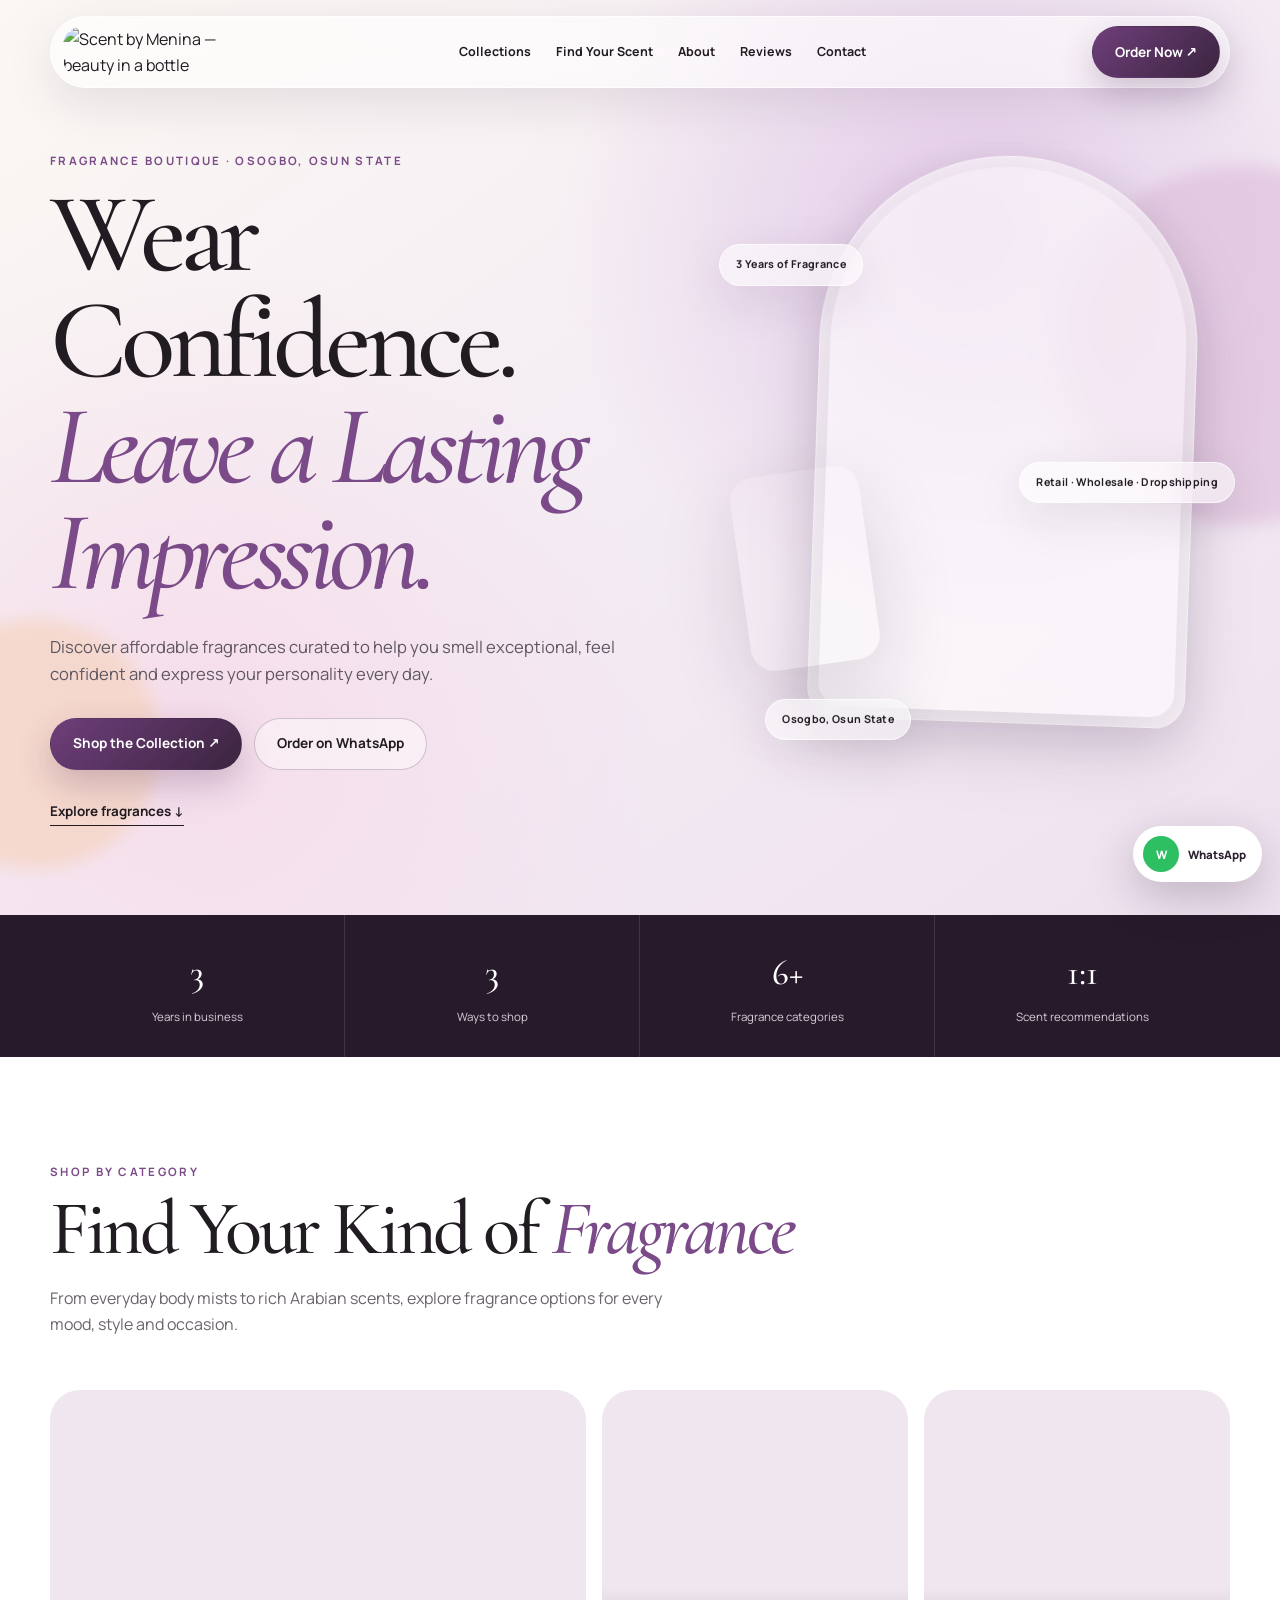
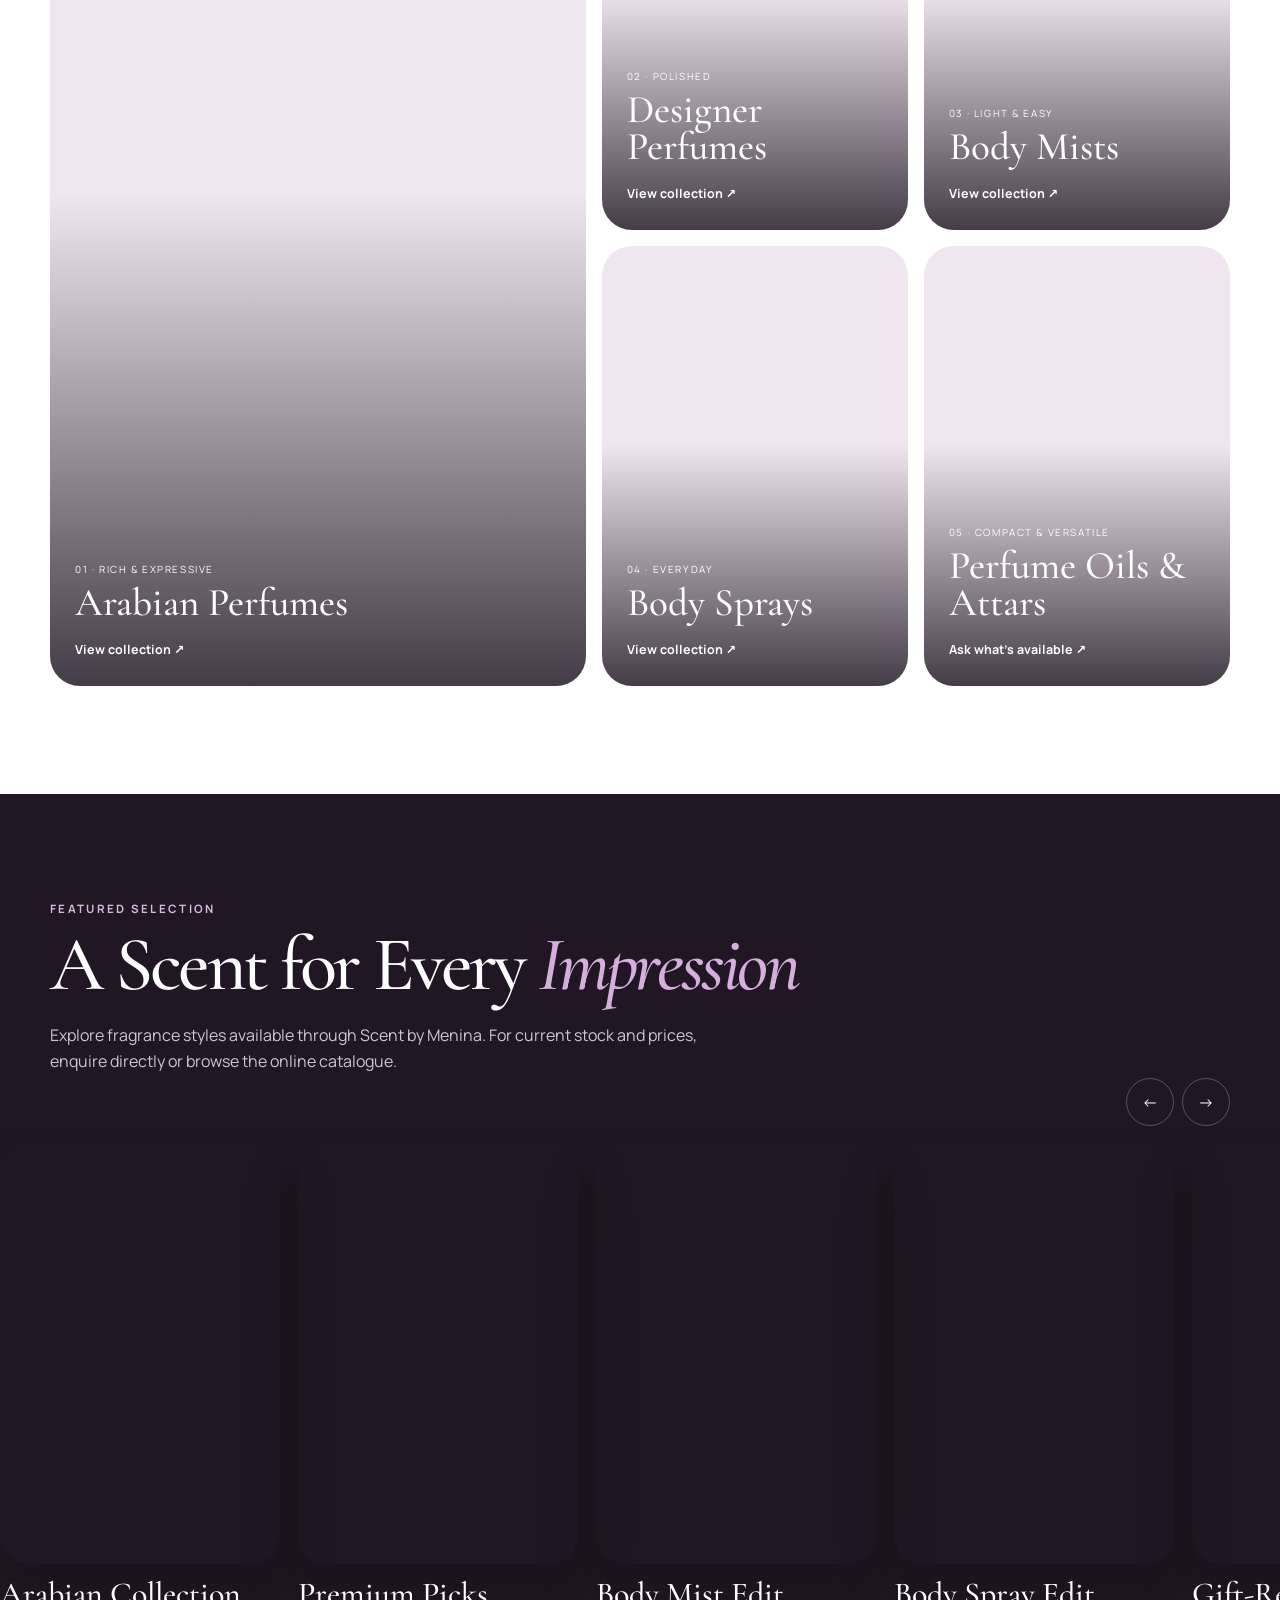
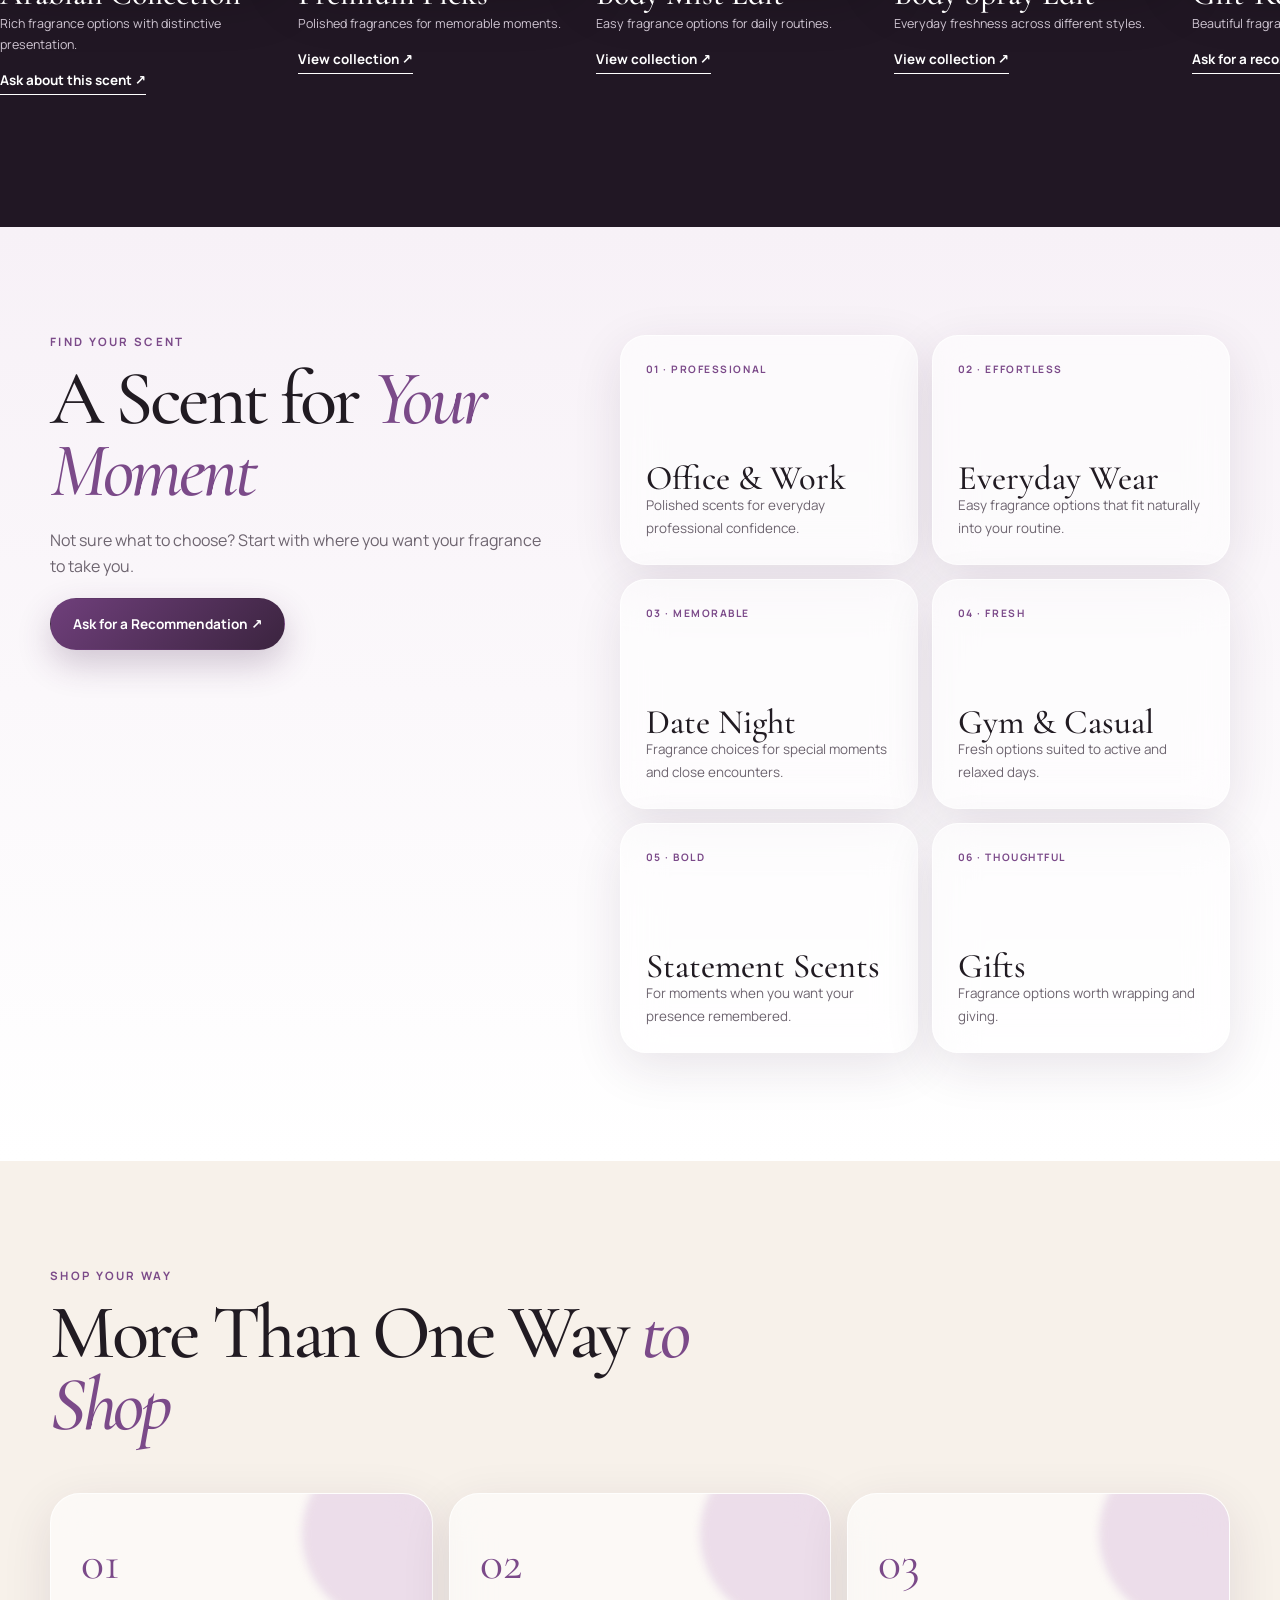
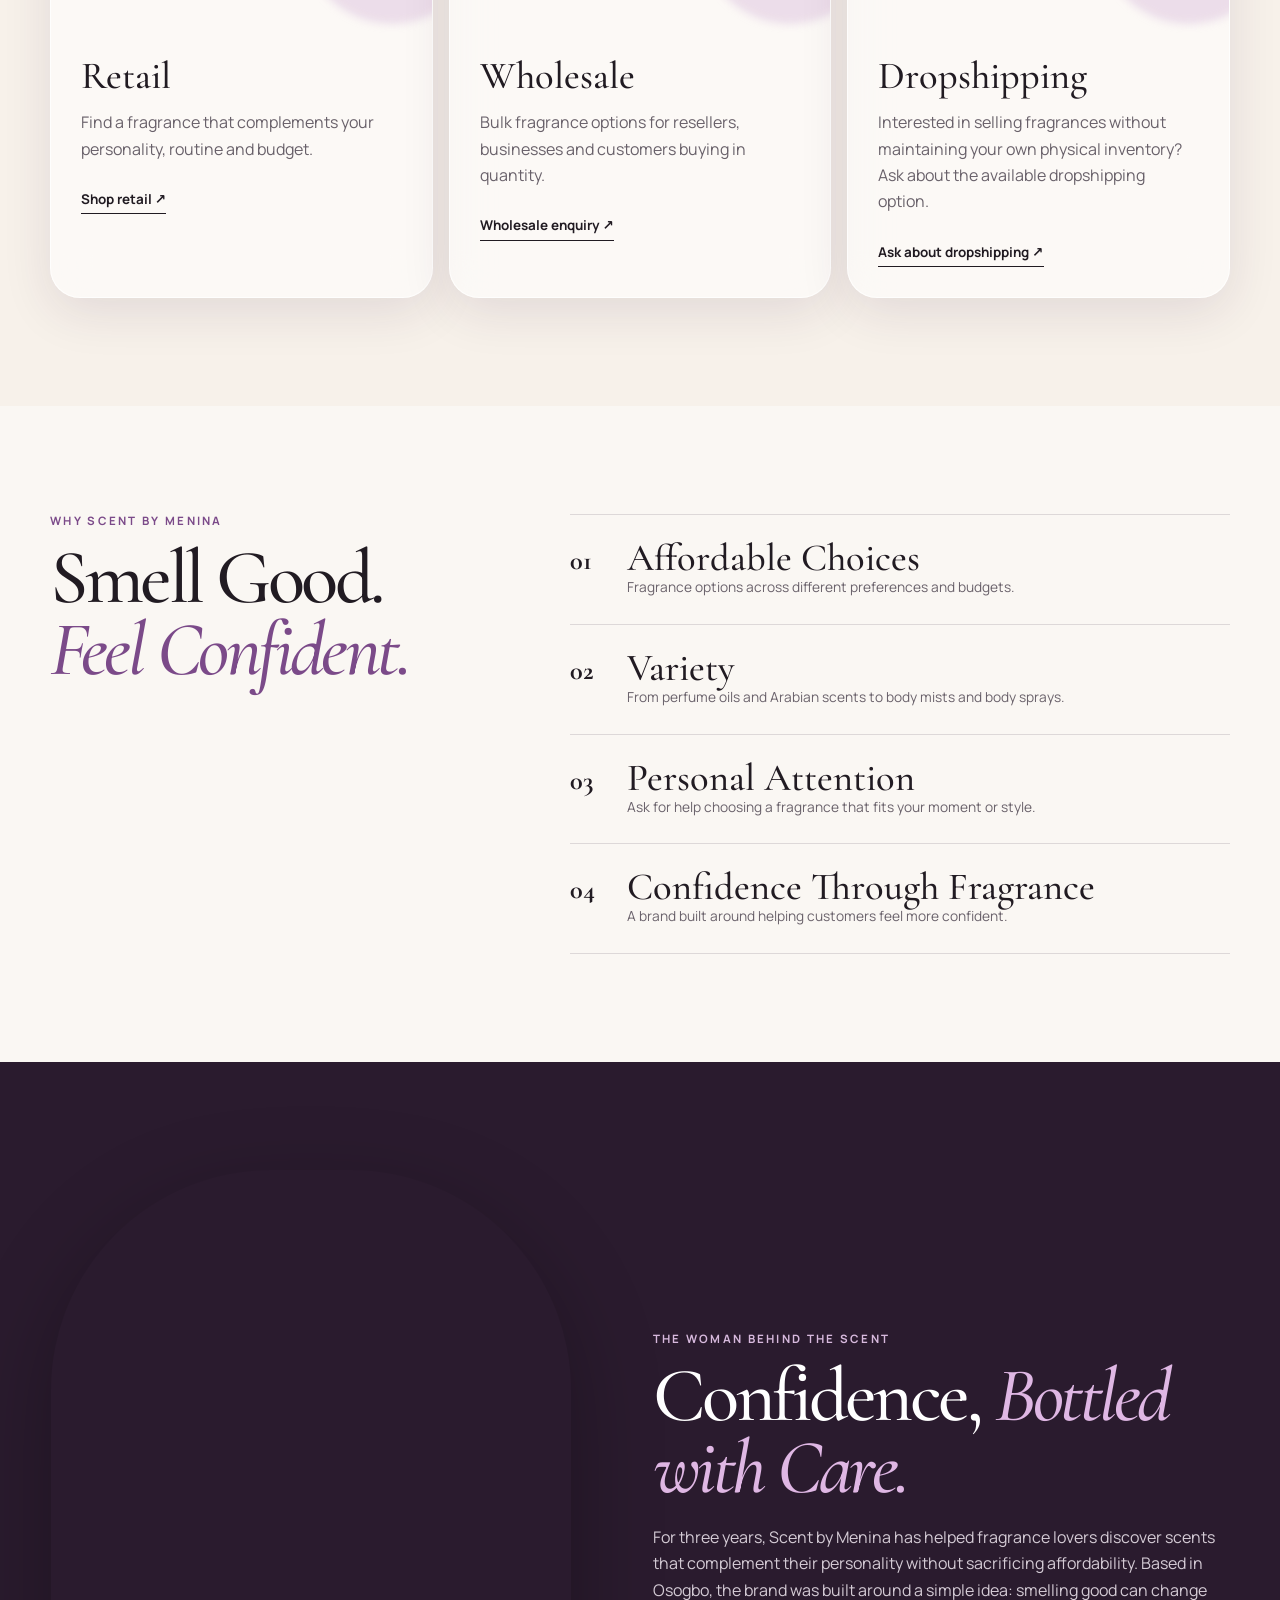
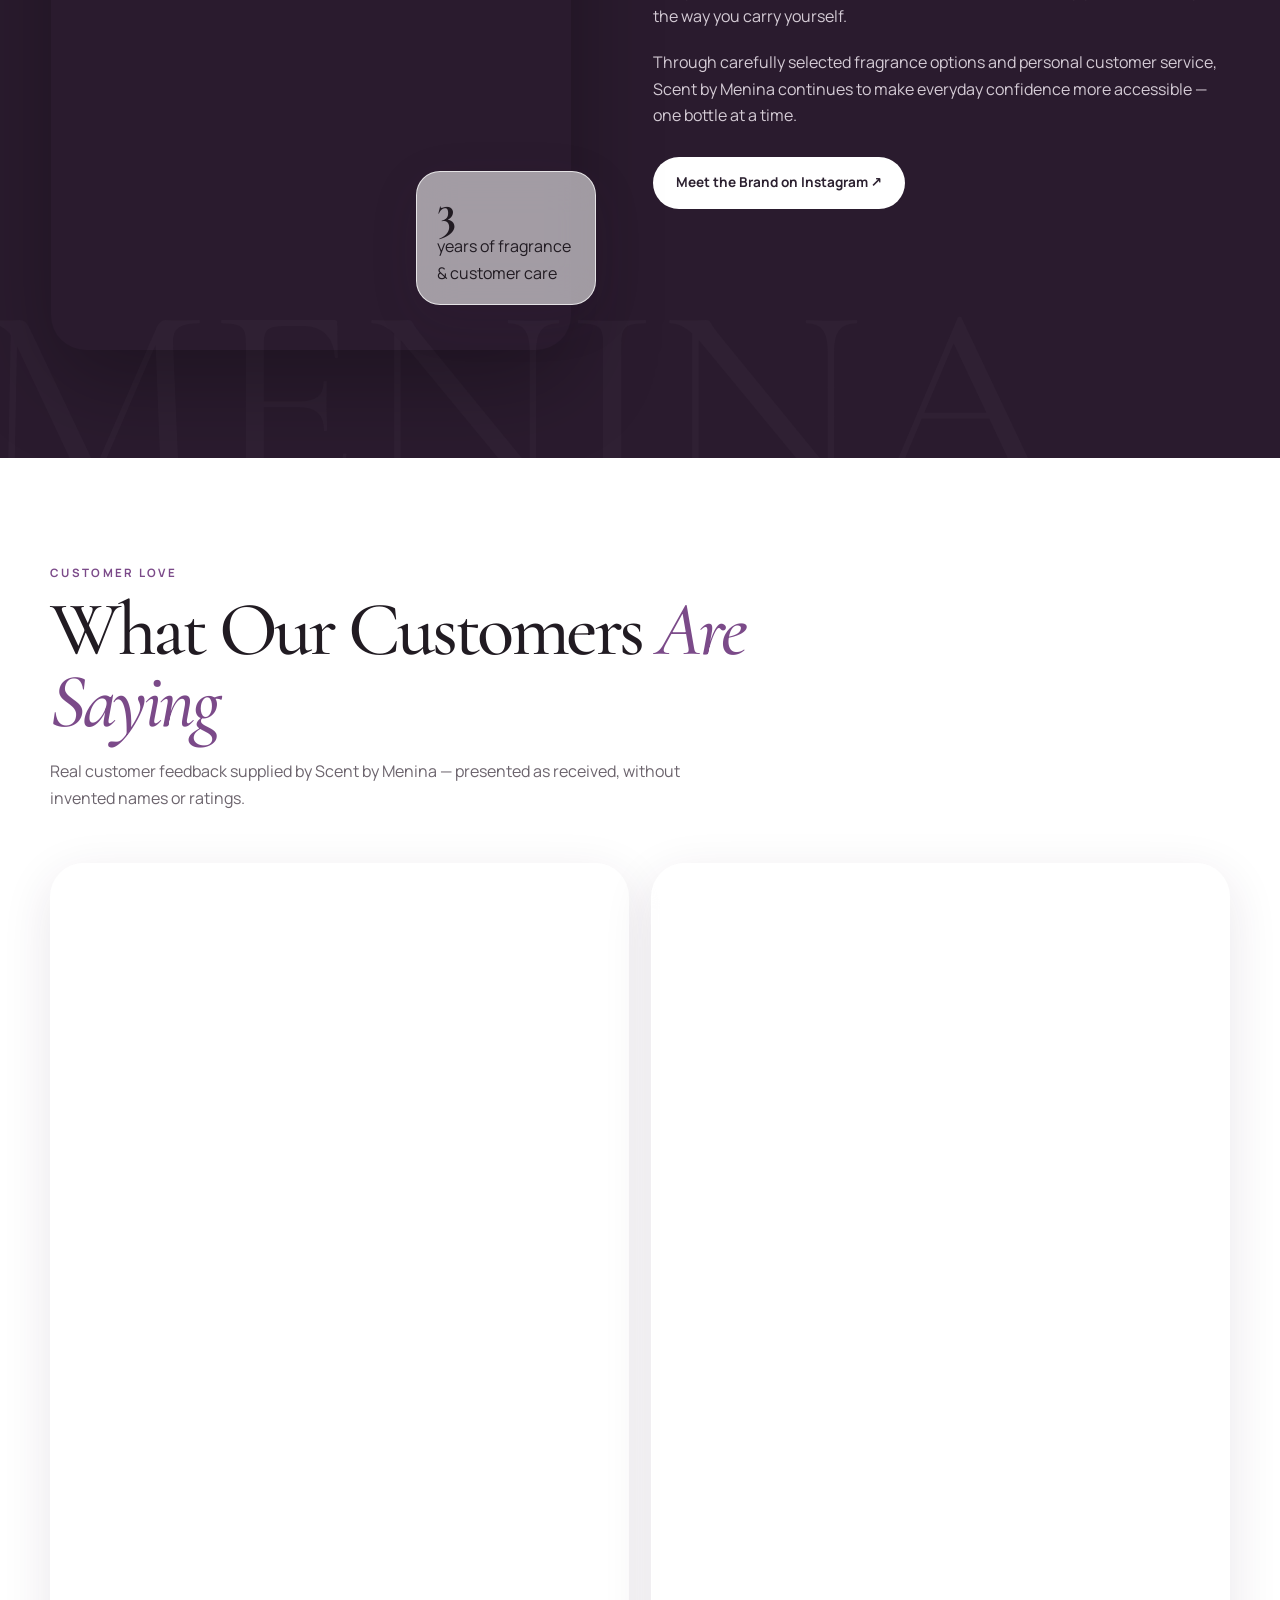
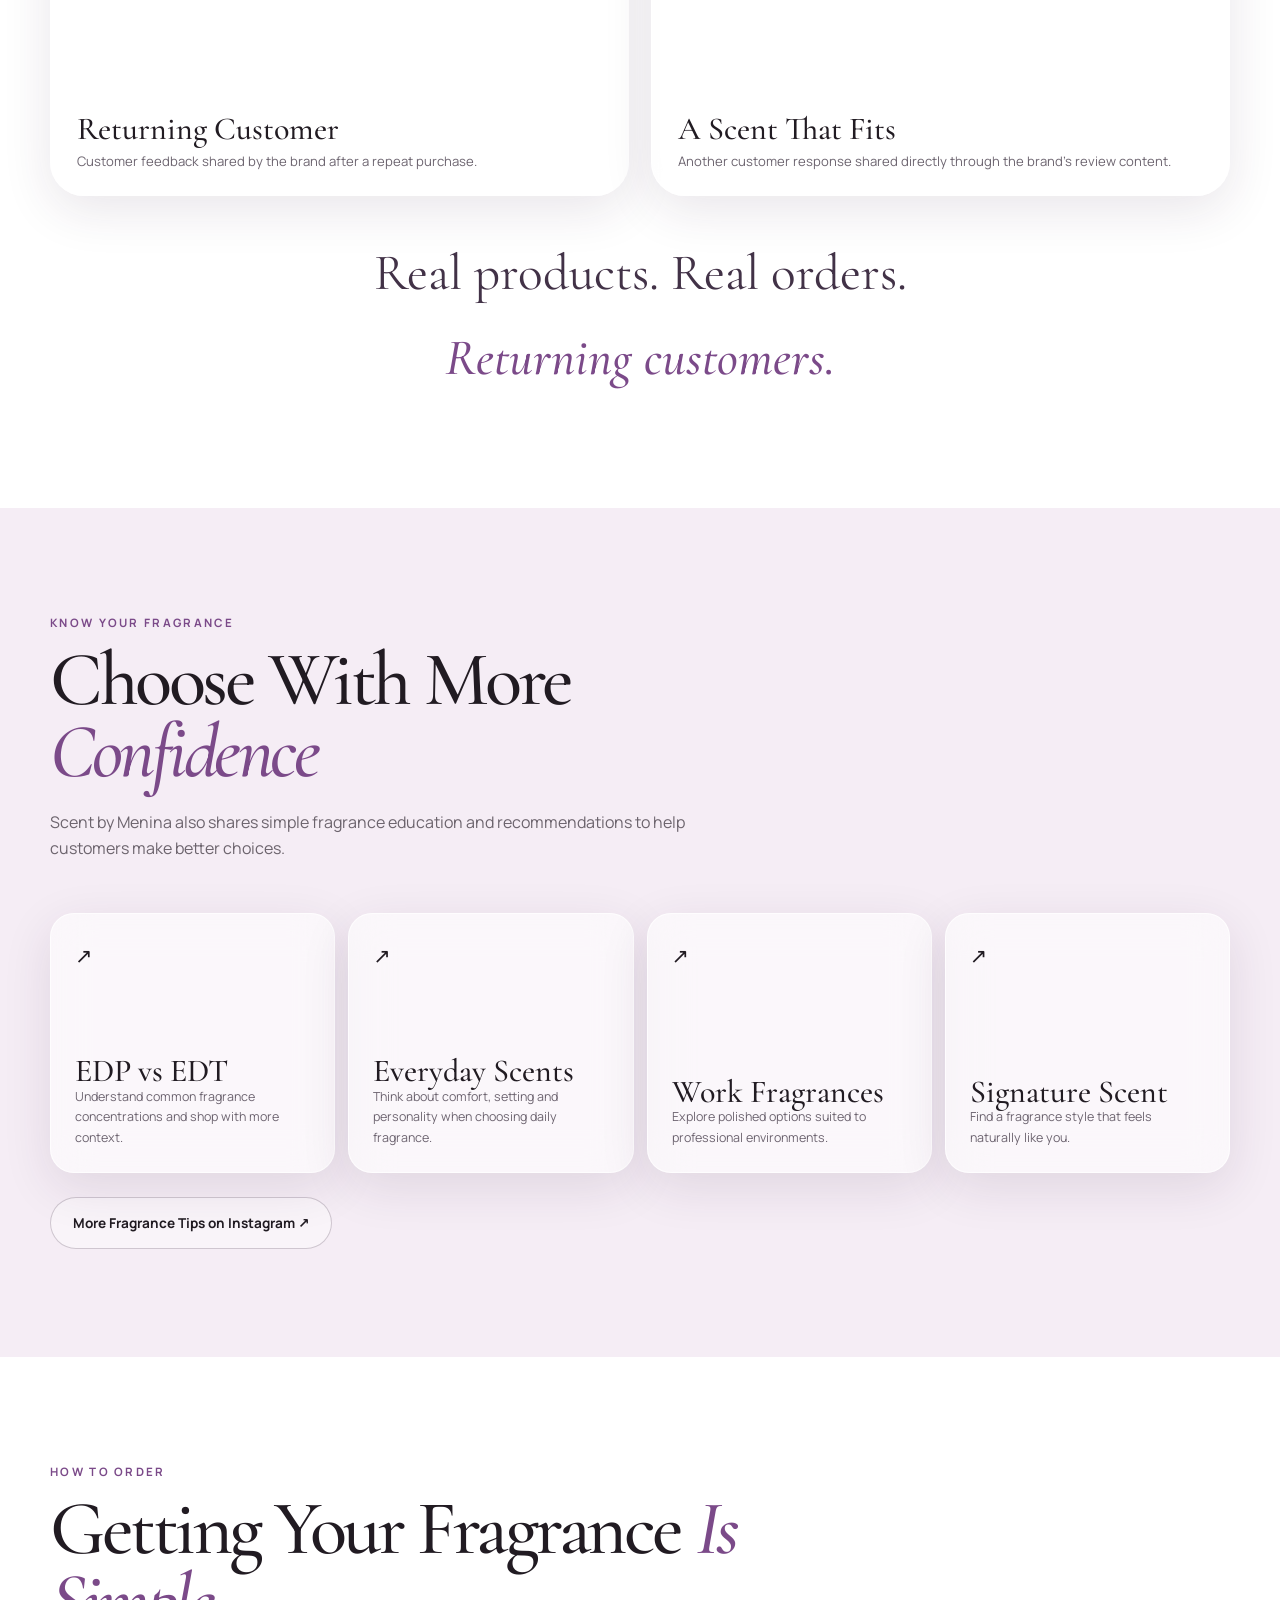
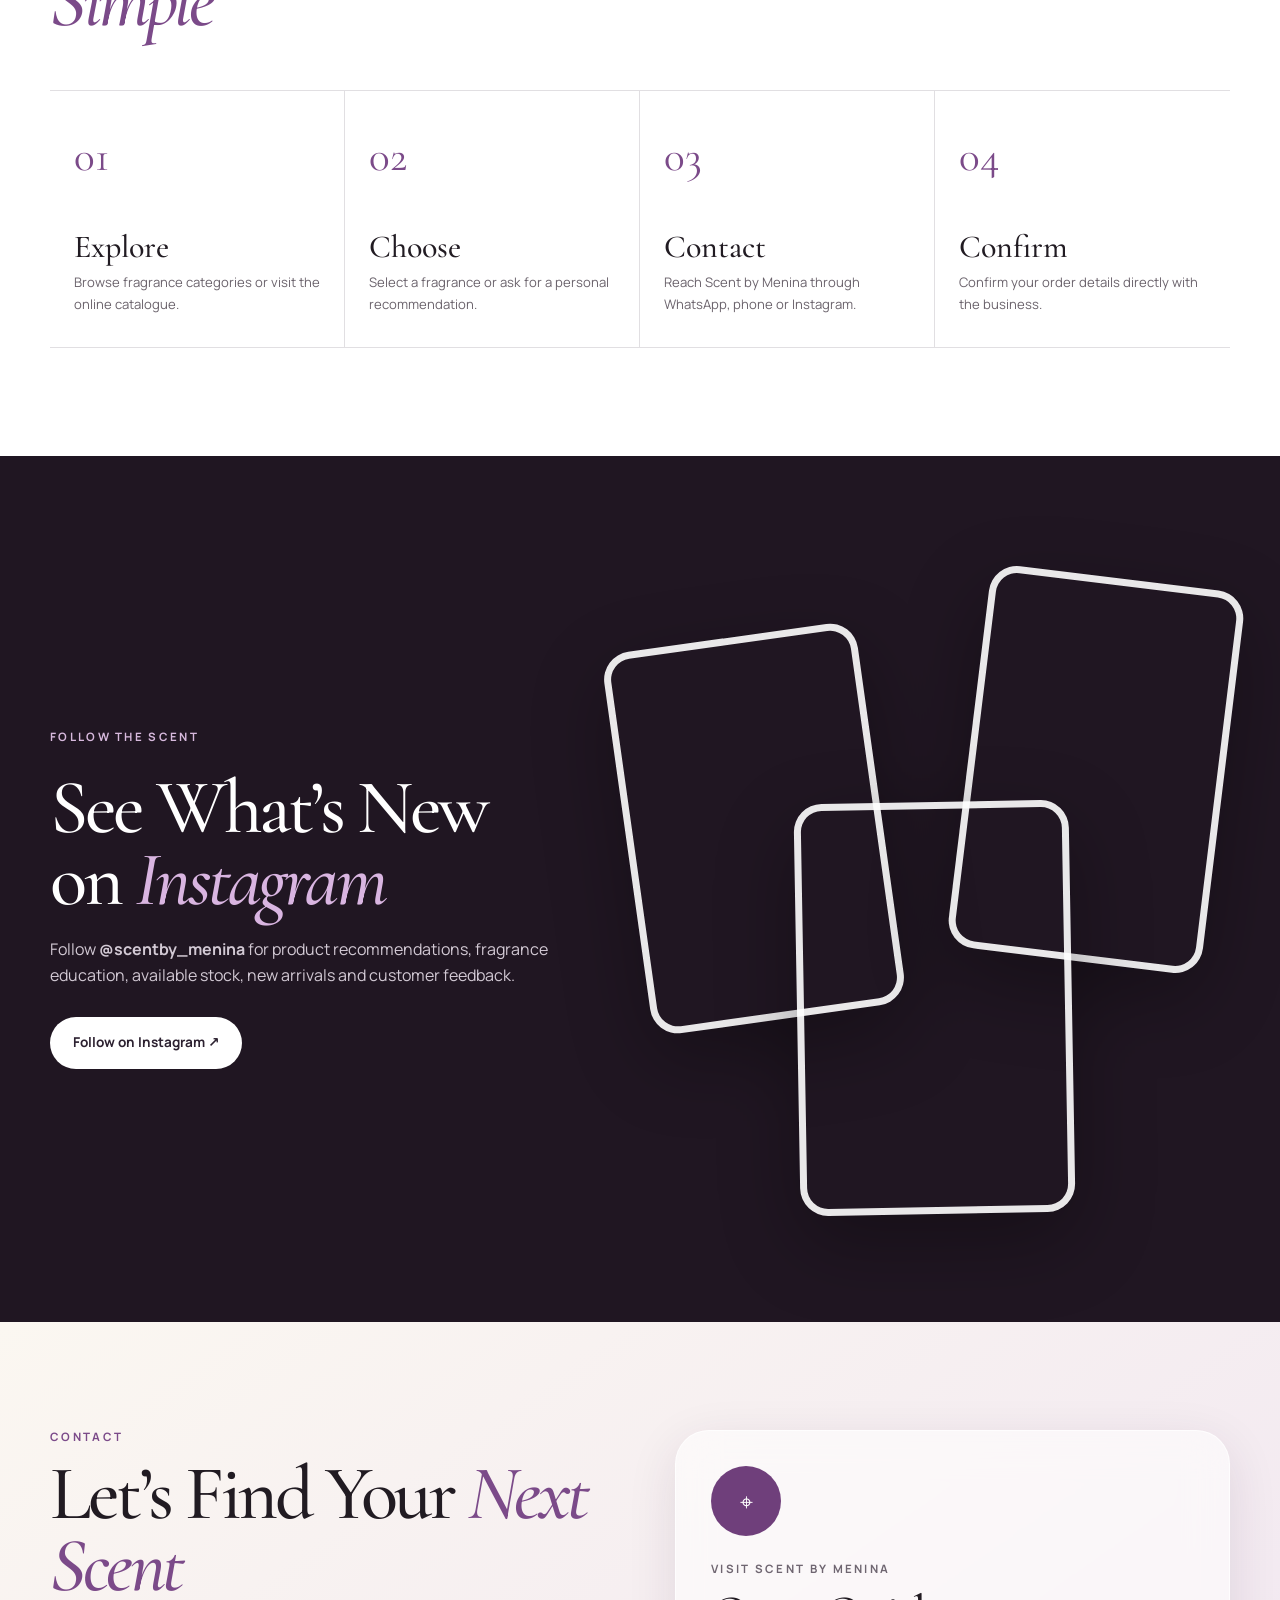
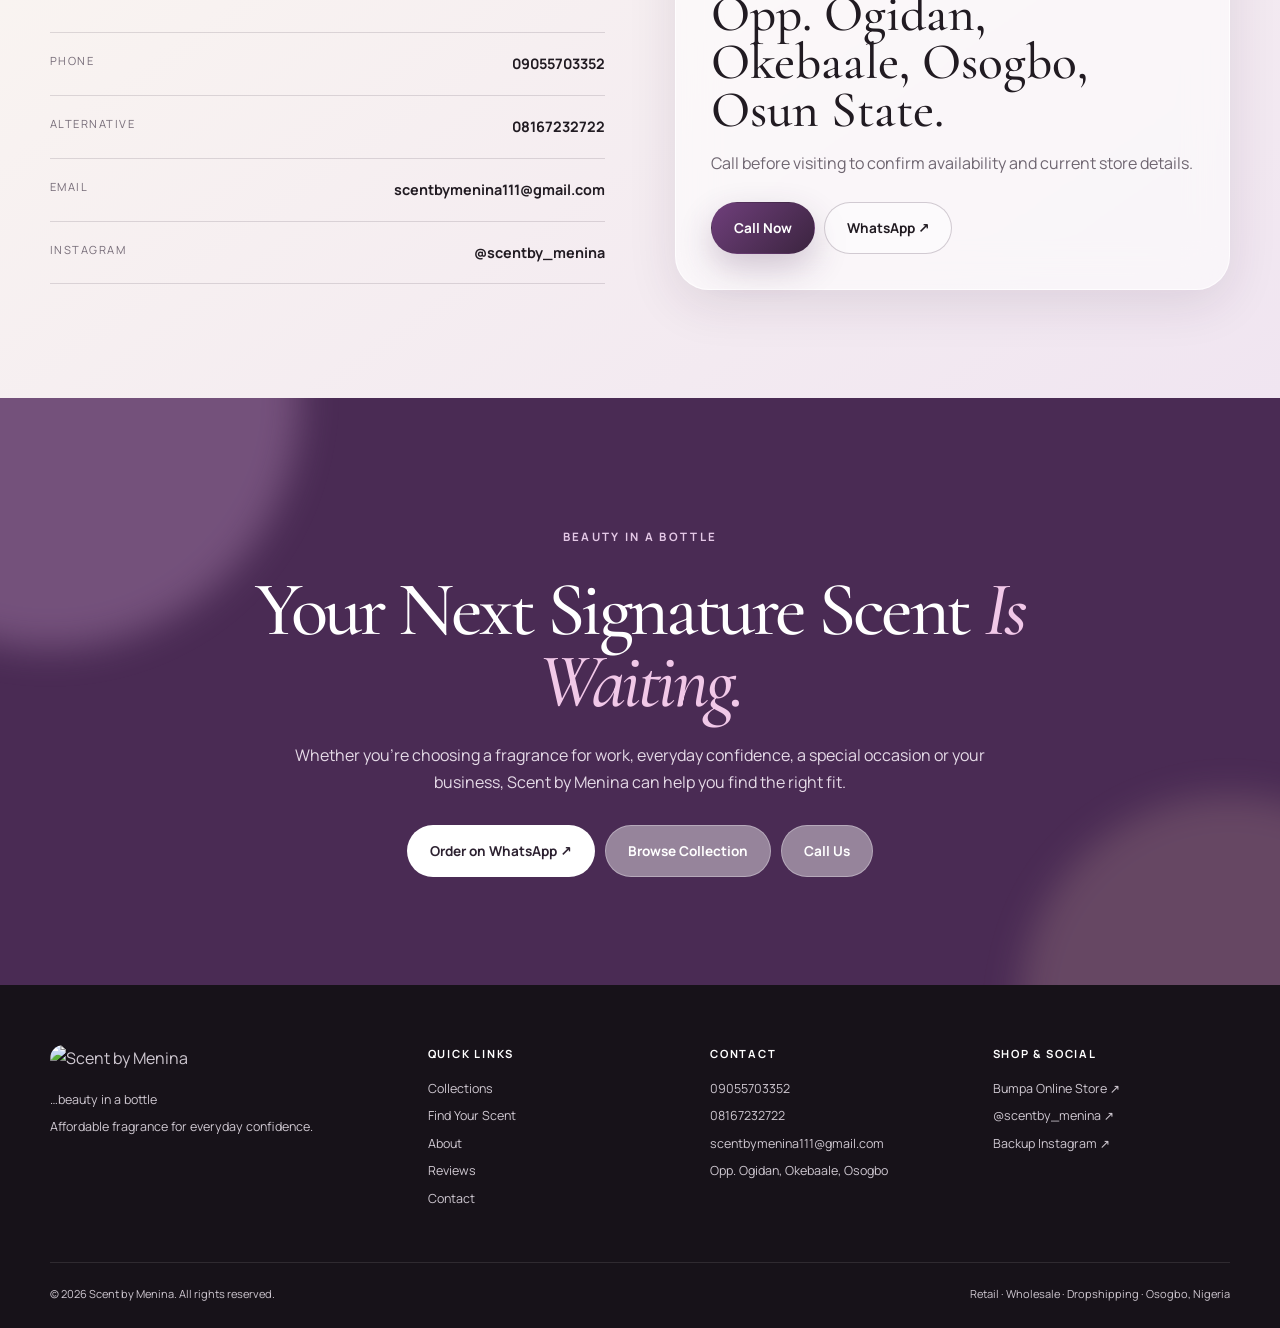
==== index.html @ 4e2aad4d "Build premium Scent by Menina landing page" ====
<!doctype html>
<html lang="en">
<head>
  <meta charset="utf-8">
  <meta name="viewport" content="width=device-width,initial-scale=1,viewport-fit=cover">
  <title>Scent by Menina | Affordable Perfumes in Osogbo, Osun State</title>
  <meta name="description" content="Discover affordable perfumes, Arabian fragrances, perfume oils, body mists and body sprays from Scent by Menina in Osogbo, Osun State. Retail, wholesale and dropshipping available.">
  <meta name="theme-color" content="#241429">
  <meta property="og:title" content="Scent by Menina — Beauty in a Bottle">
  <meta property="og:description" content="Affordable fragrance for everyday confidence. Retail, wholesale and dropshipping in Osogbo, Osun State.">
  <meta property="og:type" content="website">
  <meta property="og:image" content="sprite.webp">
  <link rel="preconnect" href="https://fonts.googleapis.com">
  <link rel="preconnect" href="https://fonts.gstatic.com" crossorigin>
  <link href="https://fonts.googleapis.com/css2?family=Cormorant+Garamond:ital,wght@0,500;0,600;1,500&family=Manrope:wght@400;500;600;700&display=swap" rel="stylesheet">
  <script type="application/ld+json">
  {
    "@context":"https://schema.org",
    "@type":"Store",
    "name":"Scent by Menina",
    "description":"Osogbo-based fragrance store offering affordable perfumes, Arabian fragrances, perfume oils, body mists and body sprays through retail, wholesale and dropshipping.",
    "email":"scentbymenina111@gmail.com",
    "telephone":["+2349055703352","+2348167232722"],
    "address":{"@type":"PostalAddress","streetAddress":"Opp. Ogidan, Okebaale","addressLocality":"Osogbo","addressRegion":"Osun State","addressCountry":"NG"},
    "sameAs":["https://www.instagram.com/scentby_menina/","https://scentbymenina1.bumpa.shop"]
  }
  </script>
  <style>
    :root{--ink:#211b22;--wine:#3f2549;--purple:#7b4a89;--lav:#d9c8df;--blush:#f0d8e8;--cream:#faf7f3;--gold:#c5a36d;--white:#fff;--line:rgba(45,30,49,.14);--shadow:0 26px 80px rgba(53,29,61,.15);--radius:30px;--serif:"Cormorant Garamond",Georgia,serif;--sans:"Manrope",system-ui,sans-serif}
    *{box-sizing:border-box}html{scroll-behavior:smooth}body{margin:0;color:var(--ink);background:var(--cream);font-family:var(--sans);font-size:16px;line-height:1.65;overflow-x:hidden}a{color:inherit;text-decoration:none}button{font:inherit}img{display:block;max-width:100%}.container{width:min(1180px,calc(100% - 32px));margin-inline:auto}.section{padding:108px 0}.eyebrow{margin:0 0 14px;font-size:.72rem;line-height:1.2;text-transform:uppercase;letter-spacing:.2em;font-weight:700;color:var(--purple)}h1,h2,h3{font-family:var(--serif);font-weight:500;line-height:.94;margin:0}h1{font-size:clamp(4rem,8.8vw,8.2rem);letter-spacing:-.055em}h2{font-size:clamp(3.2rem,6vw,6.3rem);letter-spacing:-.045em}h3{font-size:clamp(2rem,3vw,3rem)}em{font-weight:500;color:var(--purple)}p{margin:0}.muted{color:#6e6570}.glass{background:rgba(255,255,255,.57);border:1px solid rgba(255,255,255,.72);box-shadow:0 14px 50px rgba(55,30,65,.11);backdrop-filter:blur(20px);-webkit-backdrop-filter:blur(20px)}
    .btn{display:inline-flex;align-items:center;justify-content:center;gap:10px;min-height:52px;padding:0 22px;border-radius:999px;border:1px solid transparent;font-weight:700;font-size:.85rem;transition:.28s ease;cursor:pointer}.btn:hover{transform:translateY(-2px)}.btn-primary{background:linear-gradient(135deg,#6f3f7b,#3b243f);color:#fff;box-shadow:0 14px 34px rgba(74,39,84,.24)}.btn-light{background:#fff;color:#2c2130}.btn-outline{border-color:rgba(54,35,59,.22);background:rgba(255,255,255,.42)}.text-link{display:inline-flex;gap:7px;align-items:center;font-size:.84rem;font-weight:700;border-bottom:1px solid currentColor;padding-bottom:3px}.skip{position:absolute;left:-9999px}.skip:focus{left:16px;top:16px;z-index:100;background:#fff;padding:10px}
    .site-header{position:fixed;z-index:30;left:0;right:0;top:16px;transition:transform .32s ease}.nav{min-height:72px;border-radius:999px;padding:7px 9px 7px 12px;display:grid;grid-template-columns:170px 1fr auto;align-items:center}.logo{height:52px;width:160px;object-fit:contain;border-radius:20px}.nav-links{display:flex;justify-content:center;gap:25px;font-size:.78rem;font-weight:700}.nav-links a{position:relative}.nav-links a:after{content:"";position:absolute;left:0;right:100%;bottom:-6px;height:1px;background:var(--purple);transition:right .25s}.nav-links a:hover:after{right:0}.menu{display:none;width:44px;height:44px;border:0;background:transparent}.menu span{display:block;width:20px;height:1px;background:var(--ink);margin:5px auto}.mobile-panel{display:none;margin-top:8px;border-radius:24px;padding:22px}.mobile-panel.open{display:grid;gap:14px}.mobile-panel a{font-weight:700}
    .hero{position:relative;min-height:100vh;padding:150px 0 85px;background:radial-gradient(circle at 75% 25%,rgba(221,190,228,.72),transparent 34%),radial-gradient(circle at 15% 80%,rgba(246,215,231,.75),transparent 36%),linear-gradient(145deg,#fbf8f3,#f4edf4 48%,#eee1ef);overflow:hidden}.orb{position:absolute;border-radius:50%;filter:blur(8px);opacity:.65;animation:drift 10s ease-in-out infinite alternate}.orb.a{width:360px;height:360px;background:#dfbfdc;right:-140px;top:18%}.orb.b{width:250px;height:250px;background:#f5d3bd;left:-90px;bottom:5%;animation-delay:-4s}.hero-grid{display:grid;grid-template-columns:1.08fr .92fr;gap:70px;align-items:center}.hero-copy{position:relative;z-index:2}.hero-copy h1 em{display:inline-block}.hero-lead{font-size:1.04rem;max-width:610px;margin-top:27px;color:#5f5761}.hero-actions{display:flex;flex-wrap:wrap;gap:12px;margin-top:30px}.hero .text-link{margin-top:30px}.hero-art{position:relative;min-height:680px}.photo-shell{position:absolute;right:7%;top:2%;width:min(410px,74%);aspect-ratio:2/3;border-radius:210px 210px 34px 34px;padding:10px;transform:rotate(2deg)}.sprite{background-image:url("sprite.webp");background-repeat:no-repeat;background-size:300% 300%}.photo{width:100%;height:100%;border-radius:200px 200px 27px 27px;background-position:100% 0%;box-shadow:var(--shadow)}.badge{position:absolute;border-radius:999px;padding:11px 16px;font-size:.67rem;font-weight:700;letter-spacing:.03em}.badge.one{left:0;top:15%;animation:float 5s ease-in-out infinite}.badge.two{right:-1%;top:47%;animation:float 5.8s ease-in-out infinite reverse}.badge.three{left:9%;bottom:12%;animation:float 6.2s ease-in-out infinite}.mini-card{position:absolute;left:4%;bottom:23%;width:130px;aspect-ratio:2/3;border-radius:24px;background-position:0 50%;box-shadow:var(--shadow);transform:rotate(-8deg)}
    .trust{background:#271a2b;color:#fff}.trust-grid{display:grid;grid-template-columns:repeat(4,1fr)}.trust-item{padding:28px 20px;border-right:1px solid rgba(255,255,255,.12);text-align:center}.trust-item:last-child{border-right:0}.trust-item strong{display:block;font-family:var(--serif);font-size:2.25rem;font-weight:500}.trust-item span{font-size:.72rem;color:#d7cfd9}
    .section-head{max-width:770px;margin-bottom:52px}.section-head p:last-child{margin-top:20px;color:#6c646d;max-width:650px}.categories{background:#fff}.category-grid{display:grid;grid-template-columns:1.4fr .8fr .8fr;gap:16px}.category{position:relative;border-radius:var(--radius);overflow:hidden;min-height:440px;background:#efe6f0}.category.big{grid-row:span 2;min-height:896px}.category-photo{position:absolute;inset:0;transition:transform .55s ease}.category:hover .category-photo{transform:scale(1.035)}.arabian{background-position:0 50%}.designer{background-position:100% 0}.mists{background-position:50% 50%}.sprays{background-position:100% 50%}.category:after{content:"";position:absolute;inset:0;background:linear-gradient(180deg,transparent 45%,rgba(25,17,27,.8))}.category-copy{position:absolute;z-index:2;left:25px;right:25px;bottom:24px;color:#fff}.category-copy small{text-transform:uppercase;letter-spacing:.16em;font-size:.62rem}.category-copy h3{font-size:2.45rem;margin:5px 0 13px}.category-copy a{font-size:.78rem;font-weight:700}
    .editorial{background:#211724;color:#fff;overflow:hidden}.editorial .eyebrow{color:#d7b9dd}.editorial .section-head p:last-child{color:#cfc5d2}.editorial h2 em{color:#d5aedd}.slider-top{display:flex;align-items:end;justify-content:space-between;gap:20px}.slider-controls{display:flex;gap:8px}.round{width:48px;height:48px;border-radius:50%;border:1px solid rgba(255,255,255,.25);background:transparent;color:#fff;cursor:pointer}.product-track{display:grid;grid-auto-flow:column;grid-auto-columns:minmax(280px,360px);gap:18px;overflow:auto;padding:18px max(16px,calc((100vw - 1180px)/2)) 24px;scroll-snap-type:x mandatory;scrollbar-width:none}.product-track::-webkit-scrollbar{display:none}.product{scroll-snap-align:start}.product-image{aspect-ratio:2/3;border-radius:28px;box-shadow:0 28px 60px rgba(0,0,0,.24);transition:.38s ease}.product:hover .product-image{transform:translateY(-8px)}.product h3{font-size:2rem;margin-top:15px}.product p{font-size:.78rem;color:#cfc5d2;margin:5px 0 10px}.product:nth-child(1) .product-image{background-position:0 50%}.product:nth-child(2) .product-image{background-position:100% 0}.product:nth-child(3) .product-image{background-position:50% 50%}.product:nth-child(4) .product-image{background-position:100% 50%}.product:nth-child(5) .product-image{background-position:0 50%}
    .scent-finder{background:linear-gradient(180deg,#f7f1f7,#fff)}.scent-layout{display:grid;grid-template-columns:.9fr 1.1fr;gap:70px}.sticky{position:sticky;top:130px;align-self:start}.scent-cards{display:grid;grid-template-columns:1fr 1fr;gap:14px}.scent-card{min-height:230px;border-radius:26px;padding:25px;display:flex;flex-direction:column;justify-content:space-between;transition:.28s}.scent-card:hover{transform:translateY(-4px);border-color:#fff}.scent-card span{font-size:.64rem;letter-spacing:.15em;text-transform:uppercase;color:var(--purple);font-weight:700}.scent-card h3{font-size:2.15rem}.scent-card p{font-size:.84rem;color:#6d646f}.scent-cta{margin-top:18px}
    .ways{background:#f7f1ea}.way-grid{display:grid;grid-template-columns:repeat(3,1fr);gap:16px}.way{min-height:360px;border-radius:30px;padding:30px;position:relative;overflow:hidden}.way:before{content:"";position:absolute;width:180px;height:180px;border-radius:50%;background:rgba(193,146,201,.28);filter:blur(4px);right:-50px;top:-50px}.way .num{font-family:var(--serif);font-size:3rem;color:var(--purple)}.way h3{margin-top:55px}.way p{color:#69616a;margin:15px 0 23px}.benefits{display:grid;grid-template-columns:.8fr 1.2fr;gap:80px;align-items:start}.benefit-list{border-top:1px solid var(--line)}.benefit{padding:25px 0;border-bottom:1px solid var(--line);display:grid;grid-template-columns:42px 1fr;gap:15px}.benefit strong{font-family:var(--serif);font-size:1.65rem}.benefit p{font-size:.86rem;color:#6a626b}
    .about{background:#2a1b2e;color:#fff;position:relative;overflow:hidden}.about:before{content:"MENINA";position:absolute;font-family:var(--serif);font-size:22vw;color:rgba(255,255,255,.025);left:-2vw;bottom:-7vw;line-height:1}.about-grid{display:grid;grid-template-columns:.95fr 1.05fr;gap:80px;align-items:center;position:relative}.founder-wrap{position:relative;width:min(520px,100%);margin:auto}.founder-photo{aspect-ratio:2/3;border-radius:220px 220px 35px 35px;background-position:50% 0;box-shadow:0 30px 90px rgba(0,0,0,.28)}.year-badge{position:absolute;right:-25px;bottom:45px;border-radius:24px;padding:18px 20px;color:var(--ink);max-width:180px}.year-badge strong{display:block;font-family:var(--serif);font-size:3rem;line-height:.9}.about-copy .eyebrow{color:#d7b9dd}.about-copy h2 em{color:#dfb7e4}.about-copy p{color:#d4cbd5;margin-top:20px;max-width:610px}.about-copy .btn{margin-top:28px}
    .reviews{background:#fff}.review-grid{display:grid;grid-template-columns:1fr 1fr;gap:22px;margin-top:45px}.review{border-radius:34px;padding:18px}.review-shot{aspect-ratio:2/3;border-radius:24px}.review:nth-child(1) .review-shot{background-position:0 100%}.review:nth-child(2) .review-shot{background-position:50% 100%}.review-caption{padding:20px 8px 5px}.review-caption h3{font-size:2rem}.review-caption p{font-size:.82rem;color:#6d6570;margin-top:7px}.trust-quote{text-align:center;margin-top:35px;font-family:var(--serif);font-size:clamp(2rem,4vw,4.2rem);color:#423247}.trust-quote em{display:block}
    .education{background:#f5edf5}.education-grid{display:grid;grid-template-columns:repeat(4,1fr);gap:13px}.edu{min-height:260px;border-radius:24px;padding:24px;display:flex;flex-direction:column;justify-content:space-between}.edu .arrow{font-size:1.3rem}.edu h3{font-size:2rem}.edu p{font-size:.78rem;color:#6d6470}.order{background:#fff}.steps{display:grid;grid-template-columns:repeat(4,1fr);border-top:1px solid var(--line);border-bottom:1px solid var(--line)}.step{padding:30px 24px 32px;border-right:1px solid var(--line)}.step:last-child{border-right:0}.step span{font-family:var(--serif);font-size:2.7rem;color:var(--purple)}.step h3{font-size:2rem;margin-top:40px}.step p{font-size:.82rem;color:#6b636c;margin-top:10px}
    .social{background:#201622;color:#fff}.social-grid{display:grid;grid-template-columns:.9fr 1.1fr;gap:70px;align-items:center}.social-copy .eyebrow{color:#d7b9dd}.social-copy h2 em{color:#d9b5e1}.social-copy p{color:#d2c9d4;margin:20px 0 28px;max-width:540px}.social-visual{position:relative;min-height:650px}.social-shot{position:absolute;aspect-ratio:2/3;border-radius:28px;border:7px solid rgba(255,255,255,.9);box-shadow:0 28px 80px rgba(0,0,0,.3)}.social-shot.a{width:42%;left:1%;top:11%;background-position:100% 100%;transform:rotate(-8deg)}.social-shot.b{width:42%;right:1%;top:2%;background-position:0 50%;transform:rotate(7deg)}.social-shot.c{width:45%;left:29%;bottom:0;background-position:50% 50%;transform:rotate(-1deg)}
    .contact{background:linear-gradient(145deg,#fbf7f1,#f0e5f1)}.contact-grid{display:grid;grid-template-columns:1fr 1fr;gap:70px}.contact-list{border-top:1px solid var(--line);margin-top:30px}.contact-row{padding:19px 0;border-bottom:1px solid var(--line);display:flex;justify-content:space-between;gap:16px}.contact-row span{font-size:.7rem;text-transform:uppercase;letter-spacing:.13em;color:#766c78}.contact-row strong{text-align:right;font-size:.9rem}.visit-card{border-radius:34px;padding:35px;min-height:460px;display:flex;flex-direction:column;justify-content:space-between}.pin{width:70px;height:70px;border-radius:50%;display:grid;place-items:center;background:#6f3f7b;color:#fff;font-size:1.45rem}.visit-card h3{font-size:3.2rem;max-width:420px}.visit-card p{color:#6f6671}.visit-actions{display:flex;flex-wrap:wrap;gap:9px}.final{background:#4a2b54;color:#fff;text-align:center;position:relative;overflow:hidden}.final:before,.final:after{content:"";position:absolute;border-radius:50%;filter:blur(18px)}.final:before{width:500px;height:500px;background:rgba(226,181,226,.28);left:-200px;top:-250px}.final:after{width:420px;height:420px;background:rgba(232,198,169,.18);right:-160px;bottom:-230px}.final .container{position:relative}.final .eyebrow{color:#e4c8e6}.final h2{max-width:950px;margin:auto}.final h2 em{color:#f1c8e8}.final p{max-width:690px;margin:24px auto 30px;color:#e5dae7}.final-actions{display:flex;justify-content:center;flex-wrap:wrap;gap:10px}
    footer{background:#171219;color:#cfc8d1;padding:60px 0 25px}.footer-grid{display:grid;grid-template-columns:1.4fr 1fr 1fr 1fr;gap:45px}.footer-logo{width:185px;border-radius:24px;margin-bottom:18px}.footer-grid h4{font-size:.7rem;text-transform:uppercase;letter-spacing:.16em;color:#fff;margin:0 0 15px}.footer-grid a,.footer-grid p{display:block;font-size:.78rem;margin:7px 0}.footer-bottom{border-top:1px solid rgba(255,255,255,.1);margin-top:45px;padding-top:22px;display:flex;justify-content:space-between;gap:15px;font-size:.69rem}.floating-wa{position:fixed;z-index:20;right:18px;bottom:18px;background:#fff;color:#2d2230;border-radius:999px;box-shadow:0 14px 45px rgba(36,22,39,.23);padding:10px 16px 10px 10px;display:flex;align-items:center;gap:9px;font-size:.72rem;font-weight:800}.wa-dot{width:36px;height:36px;border-radius:50%;display:grid;place-items:center;background:#2fbf63;color:#fff}.reveal{opacity:0;transform:translateY(22px);transition:opacity .72s cubic-bezier(.2,.7,.2,1),transform .72s cubic-bezier(.2,.7,.2,1)}.reveal.visible{opacity:1;transform:none}@keyframes float{0%,100%{transform:translateY(0)}50%{transform:translateY(-9px)}}@keyframes drift{from{transform:translate3d(0,0,0) scale(1)}to{transform:translate3d(-30px,25px,0) scale(1.08)}}
    @media(max-width:980px){.nav{grid-template-columns:1fr auto}.nav-links,.nav>.btn{display:none}.menu{display:block}.hero-grid,.scent-layout,.benefits,.about-grid,.social-grid,.contact-grid{grid-template-columns:1fr}.hero{min-height:auto}.hero-art{min-height:620px}.sticky{position:static}.category-grid{grid-template-columns:1fr 1fr}.category.big{grid-row:auto;grid-column:1/3;min-height:650px}.way-grid{grid-template-columns:1fr}.education-grid,.steps{grid-template-columns:1fr 1fr}.step:nth-child(2){border-right:0}.step:nth-child(-n+2){border-bottom:1px solid var(--line)}.social-copy{max-width:700px}.footer-grid{grid-template-columns:1.2fr 1fr 1fr}.footer-grid>div:last-child{grid-column:2/4}}
    @media(max-width:680px){.container{width:calc(100% - 28px)}.section{padding:82px 0}.site-header{top:10px}.nav{min-height:62px;padding:5px 7px 5px 8px}.logo{height:44px;width:137px}.hero{padding-top:118px}.hero-grid{gap:20px}h1{font-size:clamp(3.7rem,16vw,5.2rem)}h2{font-size:clamp(3rem,13vw,4.3rem)}.hero-actions{display:grid}.hero-actions .btn{width:100%}.hero-art{min-height:520px}.photo-shell{width:76%;right:9%}.badge{font-size:.57rem;padding:8px 10px}.badge.one{left:0}.badge.two{right:-6%}.badge.three{left:1%;bottom:7%}.mini-card{width:95px;bottom:19%}.trust-grid{grid-template-columns:1fr 1fr}.trust-item:nth-child(2){border-right:0}.trust-item:nth-child(-n+2){border-bottom:1px solid rgba(255,255,255,.12)}.category-grid{grid-template-columns:1fr}.category.big{grid-column:auto;min-height:500px}.category{min-height:440px}.category-copy h3{font-size:2.25rem}.slider-top{align-items:start}.slider-controls{display:none}.product-track{grid-auto-columns:80vw;padding-left:14px}.scent-cards{grid-template-columns:1fr}.way{min-height:310px}.founder-photo{border-radius:170px 170px 30px 30px}.year-badge{right:6px;bottom:16px}.review-grid{grid-template-columns:1fr}.education-grid,.steps{grid-template-columns:1fr}.step{border-right:0;border-bottom:1px solid var(--line)!important}.social-visual{min-height:515px}.social-shot{border-width:5px}.social-shot.a,.social-shot.b{width:48%}.social-shot.c{width:46%;left:27%}.contact-row{flex-direction:column}.contact-row strong{text-align:left}.visit-card{min-height:390px;padding:28px}.final-actions{display:grid}.final-actions .btn{width:100%}.footer-grid{grid-template-columns:1fr 1fr}.footer-grid>div:last-child{grid-column:auto}.footer-grid>div:first-child{grid-column:1/3}.footer-bottom{flex-direction:column}.floating-wa{right:12px;bottom:12px;padding-right:11px}.floating-wa>span:last-child{display:none}}
    @media(prefers-reduced-motion:reduce){html{scroll-behavior:auto}*,*:before,*:after{animation-duration:.001ms!important;animation-iteration-count:1!important;transition-duration:.001ms!important}.reveal{opacity:1;transform:none}}
  </style>
</head>
<body>
<a class="skip" href="#main">Skip to content</a>
<header class="site-header" data-header>
  <div class="container nav glass">
    <a href="#home" aria-label="Scent by Menina home"><img class="logo" src="logo.webp" alt="Scent by Menina — beauty in a bottle"></a>
    <nav class="nav-links" aria-label="Primary"><a href="#collections">Collections</a><a href="#find">Find Your Scent</a><a href="#about">About</a><a href="#reviews">Reviews</a><a href="#contact">Contact</a></nav>
    <a class="btn btn-primary" href="https://wa.me/2349055703352?text=Hello%20Scent%20by%20Menina%2C%20I%20found%20you%20through%20your%20website%20and%20I%27d%20like%20to%20order%20a%20fragrance." target="_blank" rel="noopener">Order Now ↗</a>
    <button class="menu" type="button" aria-expanded="false" aria-label="Open menu" data-menu><span></span><span></span><span></span></button>
  </div>
  <div class="container mobile-panel glass" data-panel><a href="#collections">Collections</a><a href="#find">Find Your Scent</a><a href="#about">About</a><a href="#reviews">Reviews</a><a href="#contact">Contact</a><a class="btn btn-primary" href="https://wa.me/2349055703352?text=Hello%20Scent%20by%20Menina%2C%20I%27d%20like%20to%20order%20a%20fragrance." target="_blank" rel="noopener">Order on WhatsApp</a></div>
</header>
<main id="main">
<section class="hero" id="home"><div class="orb a"></div><div class="orb b"></div><div class="container hero-grid">
  <div class="hero-copy reveal"><p class="eyebrow">Fragrance boutique · Osogbo, Osun State</p><h1>Wear Confidence.<br><em>Leave a Lasting Impression.</em></h1><p class="hero-lead">Discover affordable fragrances curated to help you smell exceptional, feel confident and express your personality every day.</p><div class="hero-actions"><a class="btn btn-primary" href="https://scentbymenina1.bumpa.shop" target="_blank" rel="noopener">Shop the Collection ↗</a><a class="btn btn-outline" href="https://wa.me/2349055703352?text=Hello%20Scent%20by%20Menina%2C%20I%20found%20you%20through%20your%20website%20and%20I%27d%20like%20to%20order%20a%20fragrance." target="_blank" rel="noopener">Order on WhatsApp</a></div><a class="text-link" href="#collections">Explore fragrances ↓</a></div>
  <div class="hero-art reveal" data-parallax><div class="photo-shell glass"><div class="photo sprite"></div></div><div class="mini-card sprite"></div><div class="badge one glass">3 Years of Fragrance</div><div class="badge two glass">Retail · Wholesale · Dropshipping</div><div class="badge three glass">Osogbo, Osun State</div></div>
</div></section>
<section class="trust"><div class="container trust-grid"><div class="trust-item reveal"><strong>3</strong><span>Years in business</span></div><div class="trust-item reveal"><strong>3</strong><span>Ways to shop</span></div><div class="trust-item reveal"><strong>6+</strong><span>Fragrance categories</span></div><div class="trust-item reveal"><strong>1:1</strong><span>Scent recommendations</span></div></div></section>
<section class="section categories" id="collections"><div class="container"><div class="section-head reveal"><p class="eyebrow">Shop by category</p><h2>Find Your Kind of <em>Fragrance</em></h2><p>From everyday body mists to rich Arabian scents, explore fragrance options for every mood, style and occasion.</p></div><div class="category-grid">
  <article class="category big reveal"><div class="category-photo sprite arabian"></div><div class="category-copy"><small>01 · Rich & expressive</small><h3>Arabian Perfumes</h3><a href="https://scentbymenina1.bumpa.shop" target="_blank" rel="noopener">View collection ↗</a></div></article>
  <article class="category reveal"><div class="category-photo sprite designer"></div><div class="category-copy"><small>02 · Polished</small><h3>Designer Perfumes</h3><a href="https://scentbymenina1.bumpa.shop" target="_blank" rel="noopener">View collection ↗</a></div></article>
  <article class="category reveal"><div class="category-photo sprite mists"></div><div class="category-copy"><small>03 · Light & easy</small><h3>Body Mists</h3><a href="https://scentbymenina1.bumpa.shop" target="_blank" rel="noopener">View collection ↗</a></div></article>
  <article class="category reveal"><div class="category-photo sprite sprays"></div><div class="category-copy"><small>04 · Everyday</small><h3>Body Sprays</h3><a href="https://scentbymenina1.bumpa.shop" target="_blank" rel="noopener">View collection ↗</a></div></article>
  <article class="category reveal"><div class="category-photo sprite arabian"></div><div class="category-copy"><small>05 · Compact & versatile</small><h3>Perfume Oils & Attars</h3><a href="https://wa.me/2349055703352?text=Hello%20Scent%20by%20Menina%2C%20I%27d%20like%20to%20see%20your%20available%20perfume%20oils%20and%20attars." target="_blank" rel="noopener">Ask what’s available ↗</a></div></article>
</div></div></section>
<section class="section editorial"><div class="slider-top container"><div class="section-head reveal"><p class="eyebrow">Featured selection</p><h2>A Scent for Every <em>Impression</em></h2><p>Explore fragrance styles available through Scent by Menina. For current stock and prices, enquire directly or browse the online catalogue.</p></div><div class="slider-controls"><button class="round" data-prev aria-label="Previous fragrances">←</button><button class="round" data-next aria-label="Next fragrances">→</button></div></div>
<div class="product-track" data-track><article class="product"><div class="product-image sprite"></div><h3>Arabian Collection</h3><p>Rich fragrance options with distinctive presentation.</p><a class="text-link" href="https://wa.me/2349055703352?text=Hello%20Scent%20by%20Menina%2C%20I%27m%20interested%20in%20your%20Arabian%20perfume%20collection.%20Please%20share%20current%20options%20and%20prices." target="_blank" rel="noopener">Ask about this scent ↗</a></article><article class="product"><div class="product-image sprite"></div><h3>Premium Picks</h3><p>Polished fragrances for memorable moments.</p><a class="text-link" href="https://scentbymenina1.bumpa.shop" target="_blank" rel="noopener">View collection ↗</a></article><article class="product"><div class="product-image sprite"></div><h3>Body Mist Edit</h3><p>Easy fragrance options for daily routines.</p><a class="text-link" href="https://scentbymenina1.bumpa.shop" target="_blank" rel="noopener">View collection ↗</a></article><article class="product"><div class="product-image sprite"></div><h3>Body Spray Edit</h3><p>Everyday freshness across different styles.</p><a class="text-link" href="https://scentbymenina1.bumpa.shop" target="_blank" rel="noopener">View collection ↗</a></article><article class="product"><div class="product-image sprite"></div><h3>Gift-Ready Scents</h3><p>Beautiful fragrance choices worth giving.</p><a class="text-link" href="https://wa.me/2349055703352?text=Hello%20Scent%20by%20Menina%2C%20please%20recommend%20a%20gift-ready%20fragrance%20for%20me." target="_blank" rel="noopener">Ask for a recommendation ↗</a></article></div></section>
<section class="section scent-finder" id="find"><div class="container scent-layout"><div class="sticky reveal"><p class="eyebrow">Find your scent</p><h2>A Scent for <em>Your Moment</em></h2><p class="muted" style="margin-top:20px;max-width:500px">Not sure what to choose? Start with where you want your fragrance to take you.</p><a class="btn btn-primary scent-cta" href="https://wa.me/2349055703352?text=Hello%20Scent%20by%20Menina%2C%20I%27d%20like%20help%20choosing%20a%20fragrance%20that%20suits%20me." target="_blank" rel="noopener">Ask for a Recommendation ↗</a></div><div class="scent-cards"><article class="scent-card glass reveal"><span>01 · Professional</span><div><h3>Office & Work</h3><p>Polished scents for everyday professional confidence.</p></div></article><article class="scent-card glass reveal"><span>02 · Effortless</span><div><h3>Everyday Wear</h3><p>Easy fragrance options that fit naturally into your routine.</p></div></article><article class="scent-card glass reveal"><span>03 · Memorable</span><div><h3>Date Night</h3><p>Fragrance choices for special moments and close encounters.</p></div></article><article class="scent-card glass reveal"><span>04 · Fresh</span><div><h3>Gym & Casual</h3><p>Fresh options suited to active and relaxed days.</p></div></article><article class="scent-card glass reveal"><span>05 · Bold</span><div><h3>Statement Scents</h3><p>For moments when you want your presence remembered.</p></div></article><article class="scent-card glass reveal"><span>06 · Thoughtful</span><div><h3>Gifts</h3><p>Fragrance options worth wrapping and giving.</p></div></article></div></div></section>
<section class="section ways"><div class="container"><div class="section-head reveal"><p class="eyebrow">Shop your way</p><h2>More Than One Way <em>to Shop</em></h2></div><div class="way-grid"><article class="way glass reveal"><div class="num">01</div><h3>Retail</h3><p>Find a fragrance that complements your personality, routine and budget.</p><a class="text-link" href="https://scentbymenina1.bumpa.shop" target="_blank" rel="noopener">Shop retail ↗</a></article><article class="way glass reveal"><div class="num">02</div><h3>Wholesale</h3><p>Bulk fragrance options for resellers, businesses and customers buying in quantity.</p><a class="text-link" href="https://wa.me/2349055703352?text=Hello%20Scent%20by%20Menina%2C%20I%27m%20interested%20in%20your%20wholesale%20fragrance%20options." target="_blank" rel="noopener">Wholesale enquiry ↗</a></article><article class="way glass reveal"><div class="num">03</div><h3>Dropshipping</h3><p>Interested in selling fragrances without maintaining your own physical inventory? Ask about the available dropshipping option.</p><a class="text-link" href="https://wa.me/2349055703352?text=Hello%20Scent%20by%20Menina%2C%20I%27d%20like%20to%20know%20more%20about%20your%20dropshipping%20option." target="_blank" rel="noopener">Ask about dropshipping ↗</a></article></div></div></section>
<section class="section"><div class="container benefits"><div class="reveal"><p class="eyebrow">Why Scent by Menina</p><h2>Smell Good.<br><em>Feel Confident.</em></h2></div><div class="benefit-list"><div class="benefit reveal"><strong>01</strong><div><h3>Affordable Choices</h3><p>Fragrance options across different preferences and budgets.</p></div></div><div class="benefit reveal"><strong>02</strong><div><h3>Variety</h3><p>From perfume oils and Arabian scents to body mists and body sprays.</p></div></div><div class="benefit reveal"><strong>03</strong><div><h3>Personal Attention</h3><p>Ask for help choosing a fragrance that fits your moment or style.</p></div></div><div class="benefit reveal"><strong>04</strong><div><h3>Confidence Through Fragrance</h3><p>A brand built around helping customers feel more confident.</p></div></div></div></div></section>
<section class="section about" id="about"><div class="container about-grid"><div class="founder-wrap reveal"><div class="founder-photo sprite"></div><div class="year-badge glass"><strong>3</strong><span>years of fragrance & customer care</span></div></div><div class="about-copy reveal"><p class="eyebrow">The woman behind the scent</p><h2>Confidence, <em>Bottled with Care.</em></h2><p>For three years, Scent by Menina has helped fragrance lovers discover scents that complement their personality without sacrificing affordability. Based in Osogbo, the brand was built around a simple idea: smelling good can change the way you carry yourself.</p><p>Through carefully selected fragrance options and personal customer service, Scent by Menina continues to make everyday confidence more accessible — one bottle at a time.</p><a class="btn btn-light" href="https://www.instagram.com/scentby_menina/" target="_blank" rel="noopener">Meet the Brand on Instagram ↗</a></div></div></section>
<section class="section reviews" id="reviews"><div class="container"><div class="section-head reveal"><p class="eyebrow">Customer love</p><h2>What Our Customers <em>Are Saying</em></h2><p>Real customer feedback supplied by Scent by Menina — presented as received, without invented names or ratings.</p></div><div class="review-grid"><article class="review glass reveal"><div class="review-shot sprite"></div><div class="review-caption"><h3>Returning Customer</h3><p>Customer feedback shared by the brand after a repeat purchase.</p></div></article><article class="review glass reveal"><div class="review-shot sprite"></div><div class="review-caption"><h3>A Scent That Fits</h3><p>Another customer response shared directly through the brand’s review content.</p></div></article></div><div class="trust-quote reveal">Real products. Real orders.<em>Returning customers.</em></div></div></section>
<section class="section education"><div class="container"><div class="section-head reveal"><p class="eyebrow">Know your fragrance</p><h2>Choose With More <em>Confidence</em></h2><p>Scent by Menina also shares simple fragrance education and recommendations to help customers make better choices.</p></div><div class="education-grid"><article class="edu glass reveal"><span class="arrow">↗</span><div><h3>EDP vs EDT</h3><p>Understand common fragrance concentrations and shop with more context.</p></div></article><article class="edu glass reveal"><span class="arrow">↗</span><div><h3>Everyday Scents</h3><p>Think about comfort, setting and personality when choosing daily fragrance.</p></div></article><article class="edu glass reveal"><span class="arrow">↗</span><div><h3>Work Fragrances</h3><p>Explore polished options suited to professional environments.</p></div></article><article class="edu glass reveal"><span class="arrow">↗</span><div><h3>Signature Scent</h3><p>Find a fragrance style that feels naturally like you.</p></div></article></div><div style="margin-top:24px"><a class="btn btn-outline" href="https://www.instagram.com/scentby_menina/" target="_blank" rel="noopener">More Fragrance Tips on Instagram ↗</a></div></div></section>
<section class="section order"><div class="container"><div class="section-head reveal"><p class="eyebrow">How to order</p><h2>Getting Your Fragrance <em>Is Simple</em></h2></div><div class="steps"><article class="step reveal"><span>01</span><h3>Explore</h3><p>Browse fragrance categories or visit the online catalogue.</p></article><article class="step reveal"><span>02</span><h3>Choose</h3><p>Select a fragrance or ask for a personal recommendation.</p></article><article class="step reveal"><span>03</span><h3>Contact</h3><p>Reach Scent by Menina through WhatsApp, phone or Instagram.</p></article><article class="step reveal"><span>04</span><h3>Confirm</h3><p>Confirm your order details directly with the business.</p></article></div></div></section>
<section class="section social"><div class="container social-grid"><div class="social-copy reveal"><p class="eyebrow">Follow the scent</p><h2>See What’s New on <em>Instagram</em></h2><p>Follow <strong>@scentby_menina</strong> for product recommendations, fragrance education, available stock, new arrivals and customer feedback.</p><a class="btn btn-light" href="https://www.instagram.com/scentby_menina/" target="_blank" rel="noopener">Follow on Instagram ↗</a></div><div class="social-visual reveal"><div class="social-shot a sprite"></div><div class="social-shot b sprite"></div><div class="social-shot c sprite"></div></div></div></section>
<section class="section contact" id="contact"><div class="container contact-grid"><div class="reveal"><p class="eyebrow">Contact</p><h2>Let’s Find Your <em>Next Scent</em></h2><div class="contact-list"><a class="contact-row" href="tel:+2349055703352"><span>Phone</span><strong>09055703352</strong></a><a class="contact-row" href="tel:+2348167232722"><span>Alternative</span><strong>08167232722</strong></a><a class="contact-row" href="mailto:scentbymenina111@gmail.com"><span>Email</span><strong>scentbymenina111@gmail.com</strong></a><a class="contact-row" href="https://www.instagram.com/scentby_menina/" target="_blank" rel="noopener"><span>Instagram</span><strong>@scentby_menina</strong></a></div></div><div class="visit-card glass reveal"><div class="pin">⌖</div><div><p class="eyebrow">Visit Scent by Menina</p><h3>Opp. Ogidan, Okebaale, Osogbo, Osun State.</h3><p style="margin-top:16px">Call before visiting to confirm availability and current store details.</p></div><div class="visit-actions"><a class="btn btn-primary" href="tel:+2349055703352">Call Now</a><a class="btn btn-outline" href="https://wa.me/2349055703352?text=Hello%20Scent%20by%20Menina%2C%20I%27d%20like%20to%20ask%20about%20visiting%20your%20Osogbo%20location." target="_blank" rel="noopener">WhatsApp ↗</a></div></div></div></section>
<section class="section final"><div class="container reveal"><p class="eyebrow">Beauty in a bottle</p><h2>Your Next Signature Scent <em>Is Waiting.</em></h2><p>Whether you’re choosing a fragrance for work, everyday confidence, a special occasion or your business, Scent by Menina can help you find the right fit.</p><div class="final-actions"><a class="btn btn-light" href="https://wa.me/2349055703352?text=Hello%20Scent%20by%20Menina%2C%20I%20found%20you%20through%20your%20website%20and%20I%27d%20like%20to%20order%20a%20fragrance." target="_blank" rel="noopener">Order on WhatsApp ↗</a><a class="btn btn-outline" style="color:#fff;border-color:rgba(255,255,255,.3)" href="https://scentbymenina1.bumpa.shop" target="_blank" rel="noopener">Browse Collection</a><a class="btn btn-outline" style="color:#fff;border-color:rgba(255,255,255,.3)" href="tel:+2349055703352">Call Us</a></div></div></section>
</main>
<footer><div class="container"><div class="footer-grid"><div><img class="footer-logo" src="logo.webp" alt="Scent by Menina"><p>…beauty in a bottle</p><p>Affordable fragrance for everyday confidence.</p></div><div><h4>Quick Links</h4><a href="#collections">Collections</a><a href="#find">Find Your Scent</a><a href="#about">About</a><a href="#reviews">Reviews</a><a href="#contact">Contact</a></div><div><h4>Contact</h4><a href="tel:+2349055703352">09055703352</a><a href="tel:+2348167232722">08167232722</a><a href="mailto:scentbymenina111@gmail.com">scentbymenina111@gmail.com</a><p>Opp. Ogidan, Okebaale, Osogbo</p></div><div><h4>Shop & Social</h4><a href="https://scentbymenina1.bumpa.shop" target="_blank" rel="noopener">Bumpa Online Store ↗</a><a href="https://www.instagram.com/scentby_menina/" target="_blank" rel="noopener">@scentby_menina ↗</a><a href="https://www.instagram.com/scentby.menina_backup/" target="_blank" rel="noopener">Backup Instagram ↗</a></div></div><div class="footer-bottom"><span>© <span data-year></span> Scent by Menina. All rights reserved.</span><span>Retail · Wholesale · Dropshipping · Osogbo, Nigeria</span></div></div></footer>
<a class="floating-wa" href="https://wa.me/2349055703352?text=Hello%20Scent%20by%20Menina%2C%20I%20found%20you%20through%20your%20website%20and%20I%27d%20like%20to%20order%20a%20fragrance." target="_blank" rel="noopener" aria-label="Chat with Scent by Menina on WhatsApp"><span class="wa-dot">W</span><span>WhatsApp</span></a>
<script>
(()=>{const reduce=matchMedia('(prefers-reduced-motion: reduce)').matches;const year=document.querySelector('[data-year]');if(year)year.textContent=new Date().getFullYear();const menu=document.querySelector('[data-menu]'),panel=document.querySelector('[data-panel]');if(menu&&panel){const close=()=>{panel.classList.remove('open');menu.setAttribute('aria-expanded','false')};menu.addEventListener('click',()=>{const open=panel.classList.toggle('open');menu.setAttribute('aria-expanded',String(open))});panel.querySelectorAll('a').forEach(a=>a.addEventListener('click',close));addEventListener('keydown',e=>{if(e.key==='Escape')close()})}const reveals=[...document.querySelectorAll('.reveal')];if(reduce||!('IntersectionObserver'in window))reveals.forEach(x=>x.classList.add('visible'));else{const io=new IntersectionObserver(entries=>entries.forEach(entry=>{if(entry.isIntersecting){entry.target.classList.add('visible');io.unobserve(entry.target)}}),{threshold:.12,rootMargin:'0px 0px -5%'});reveals.forEach(x=>io.observe(x))}const track=document.querySelector('[data-track]'),prev=document.querySelector('[data-prev]'),next=document.querySelector('[data-next]');if(track&&prev&&next){prev.onclick=()=>track.scrollBy({left:-360,behavior:reduce?'auto':'smooth'});next.onclick=()=>track.scrollBy({left:360,behavior:reduce?'auto':'smooth'})}const header=document.querySelector('[data-header]');let last=scrollY,tick=false;addEventListener('scroll',()=>{if(tick)return;requestAnimationFrame(()=>{const y=scrollY;if(header){header.style.transform=y>180&&y>last+8?'translateY(-110px)':'translateY(0)'}last=y;tick=false});tick=true},{passive:true});if(!reduce){const p=document.querySelector('[data-parallax]');addEventListener('scroll',()=>{if(!p)return;const r=p.getBoundingClientRect();const offset=(innerHeight/2-(r.top+r.height/2))*.025;p.style.transform=`translate3d(0,${offset}px,0)`},{passive:true})}})();
</script>
</body>
</html>
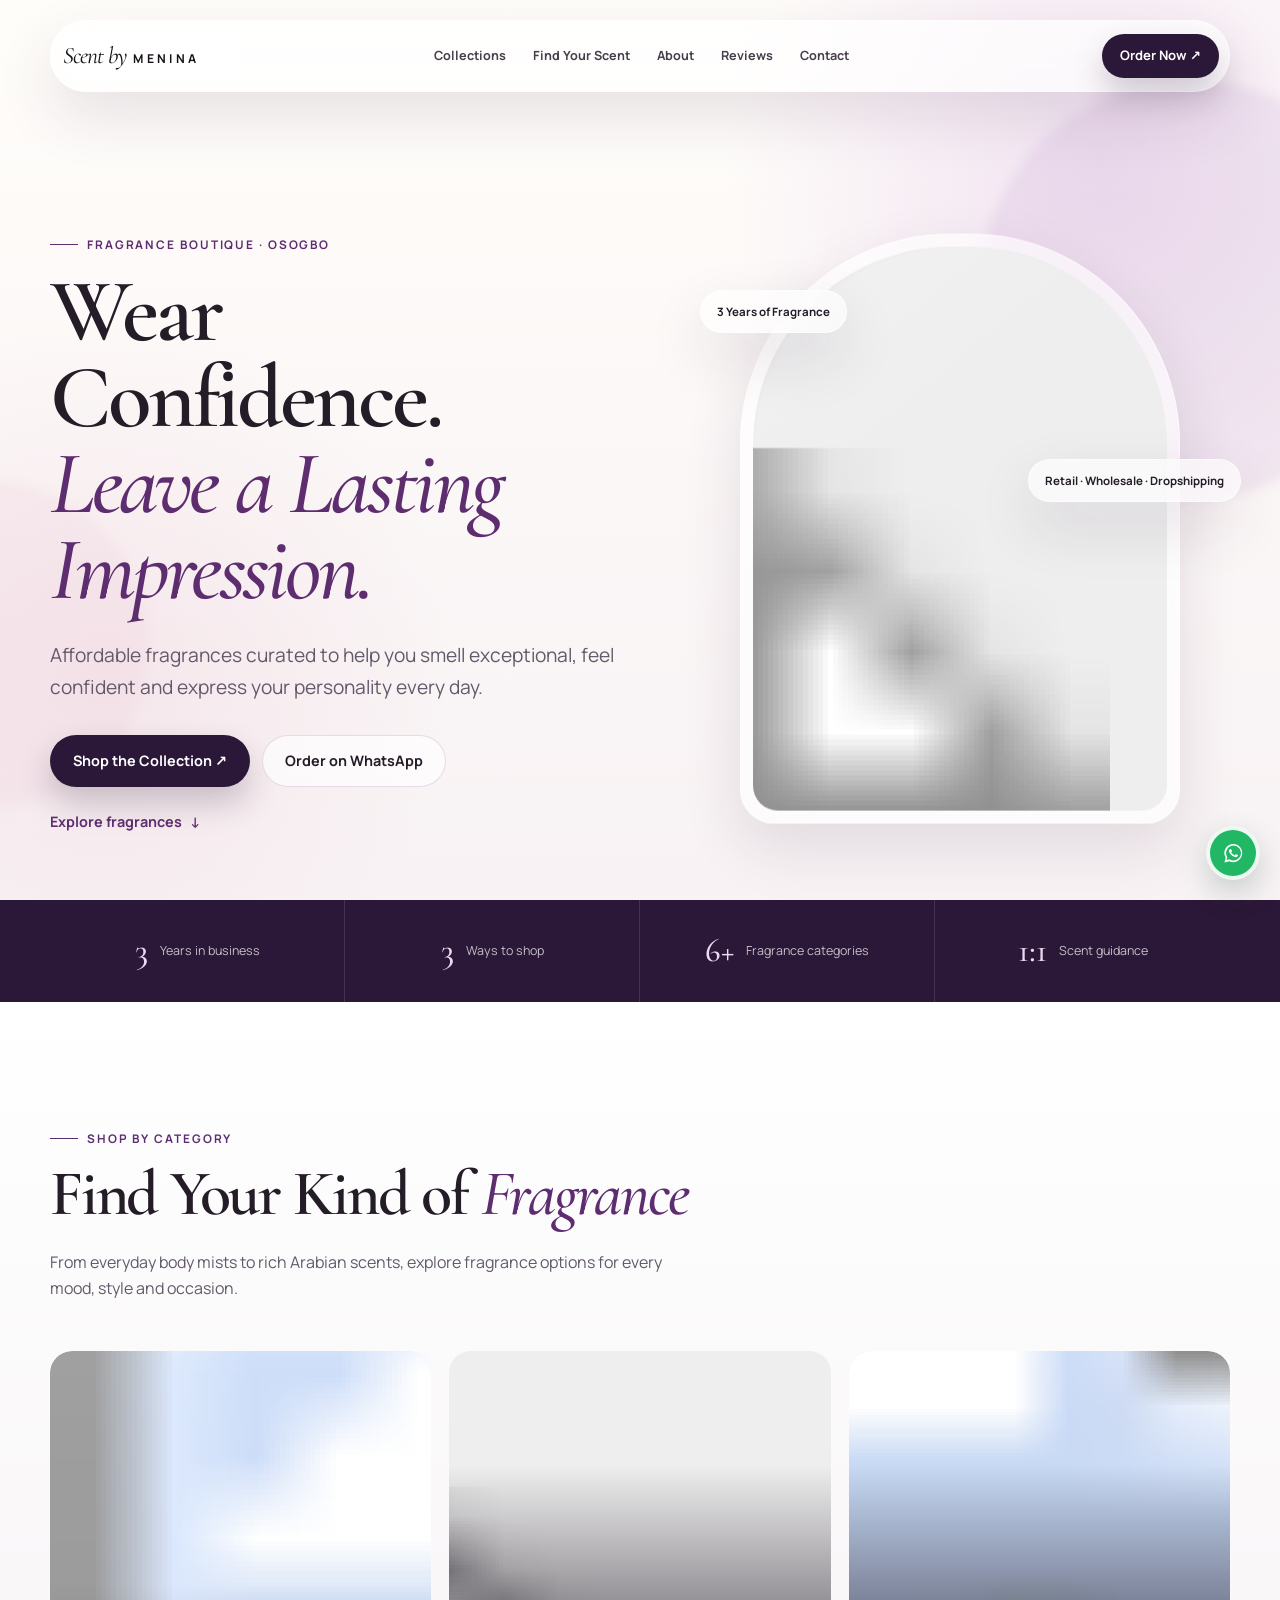
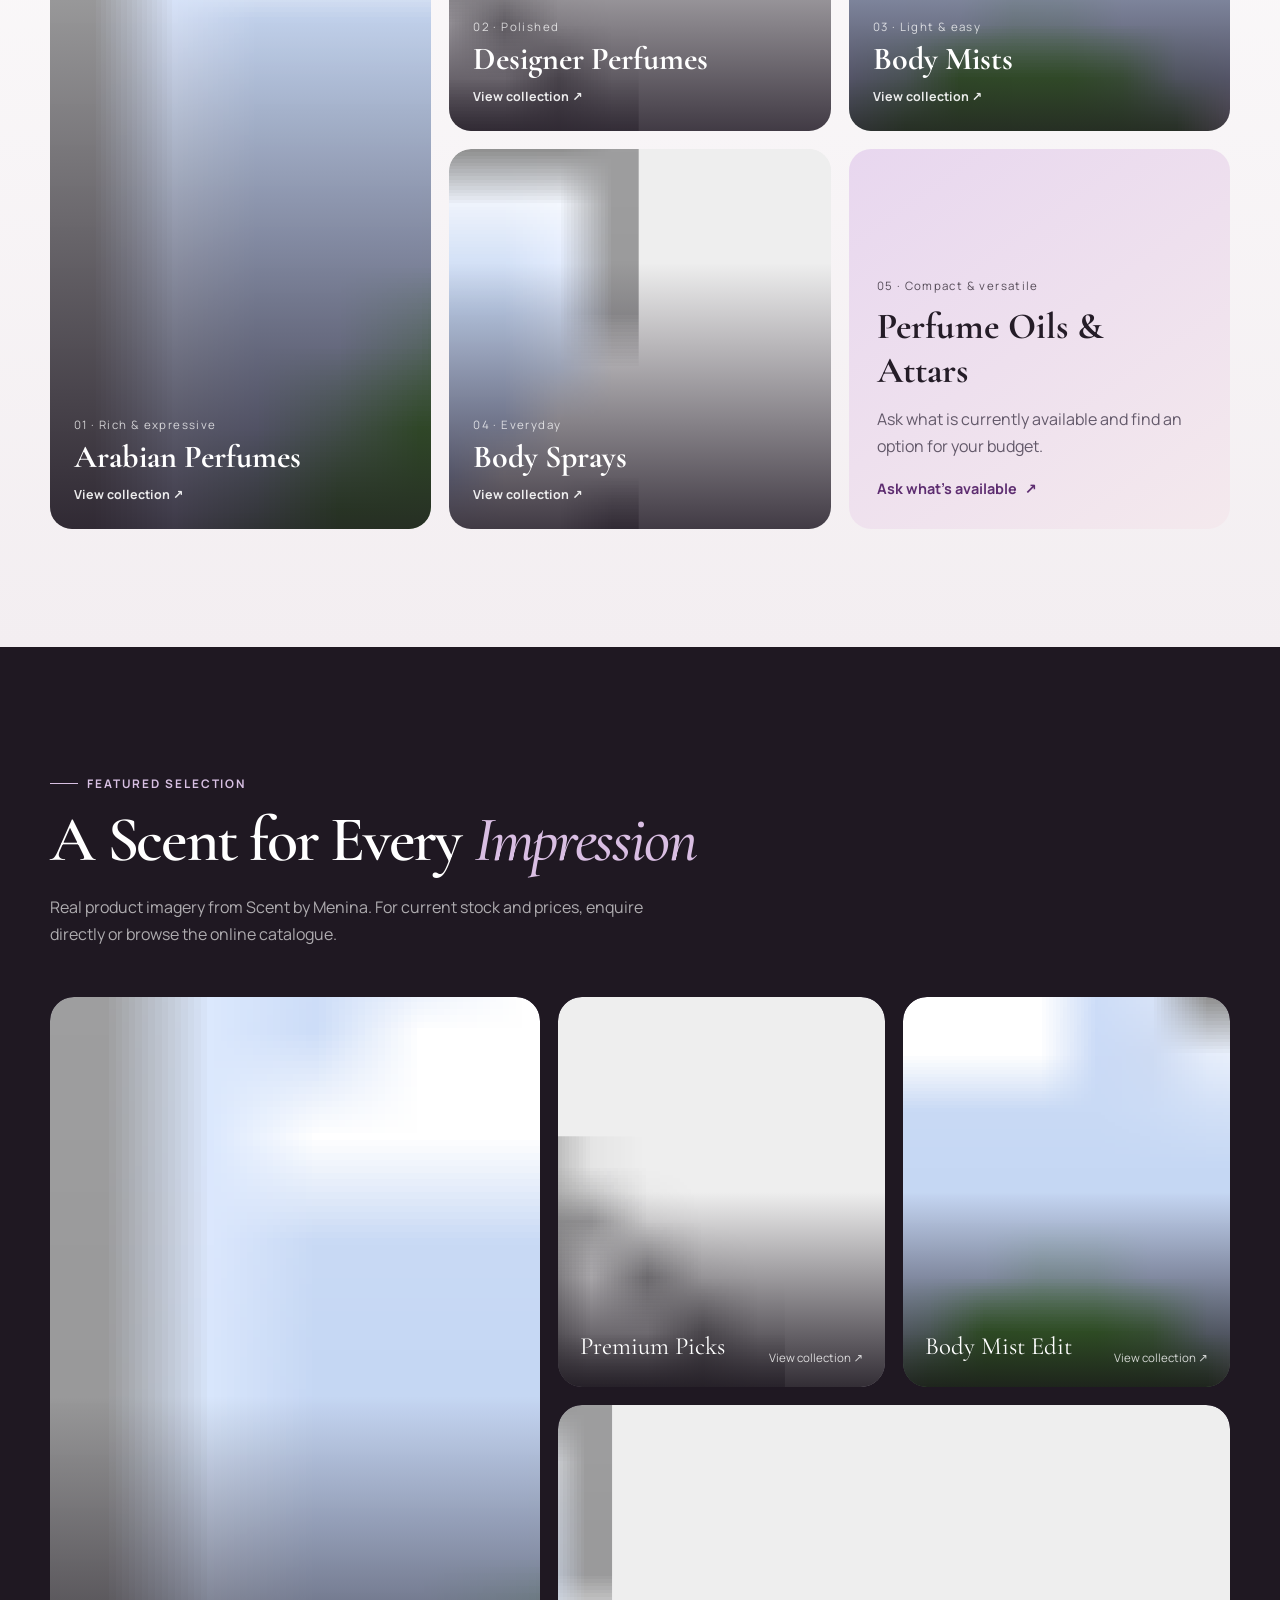
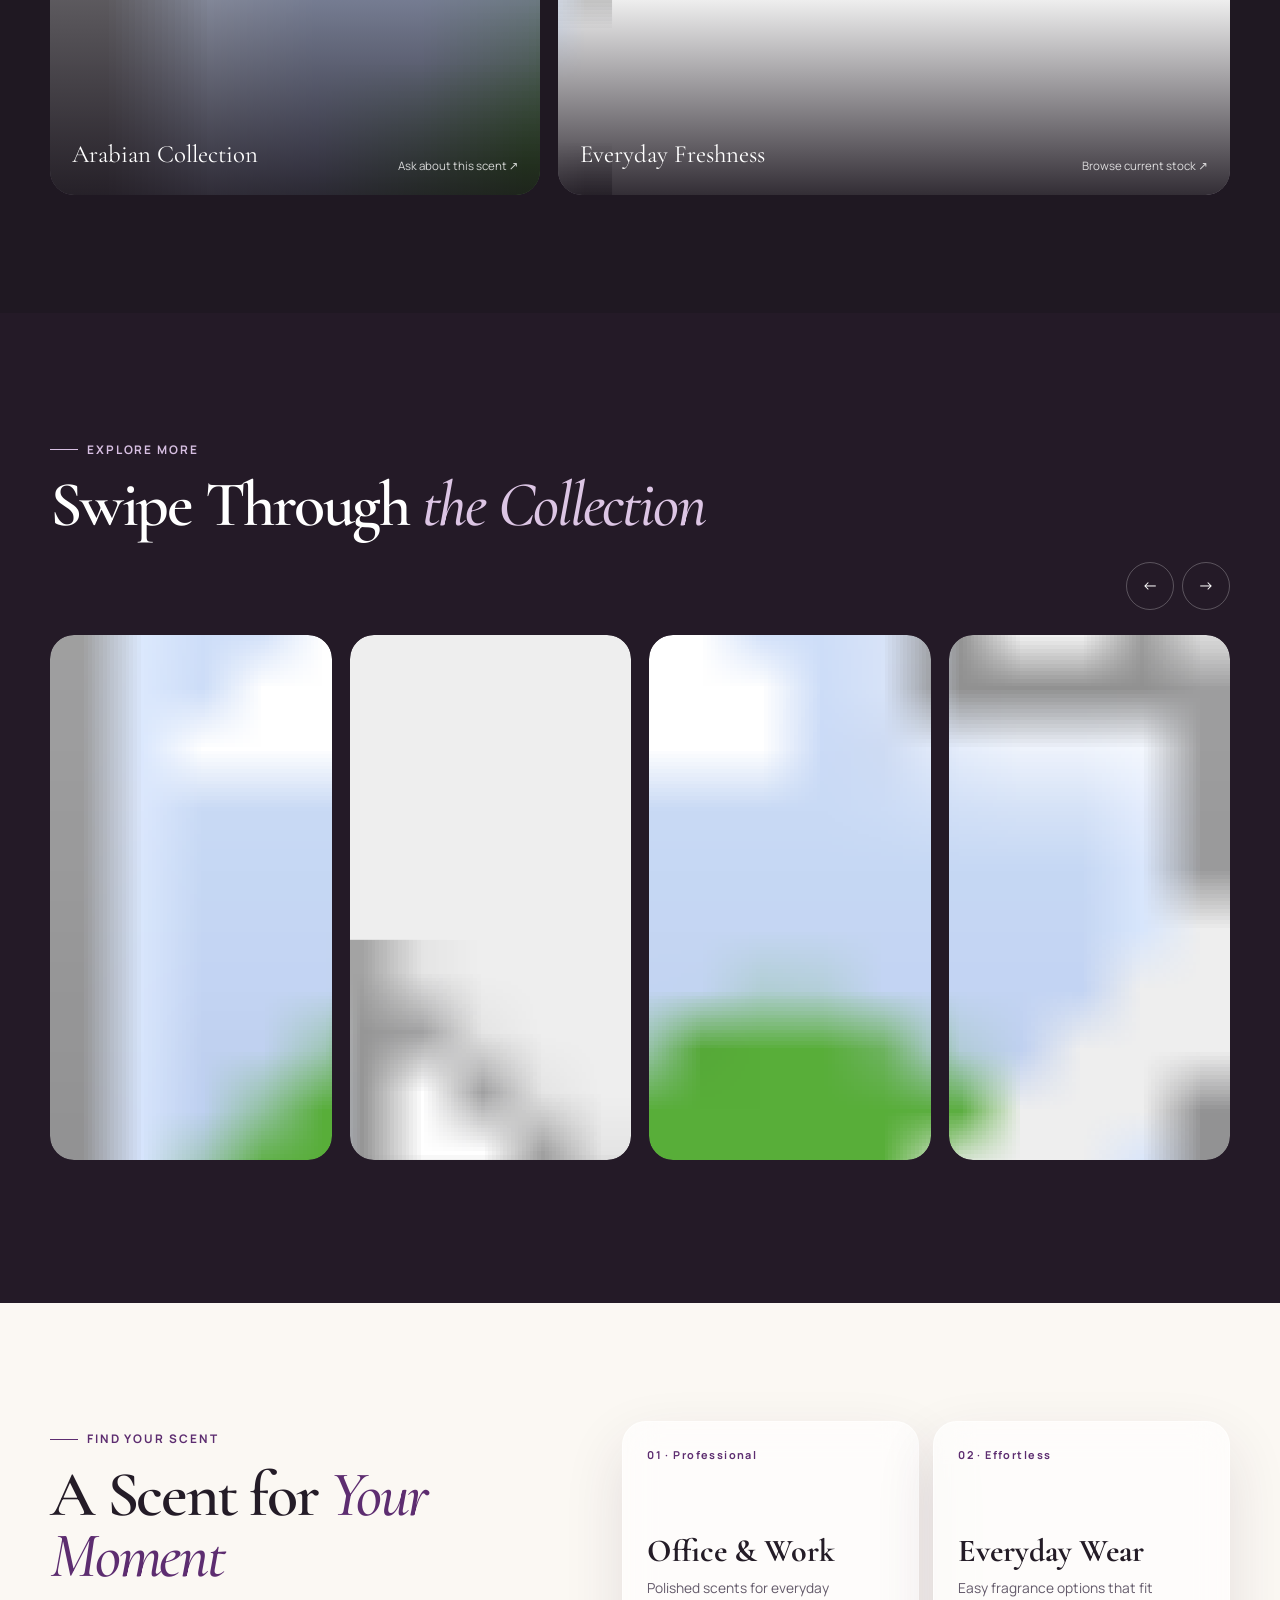
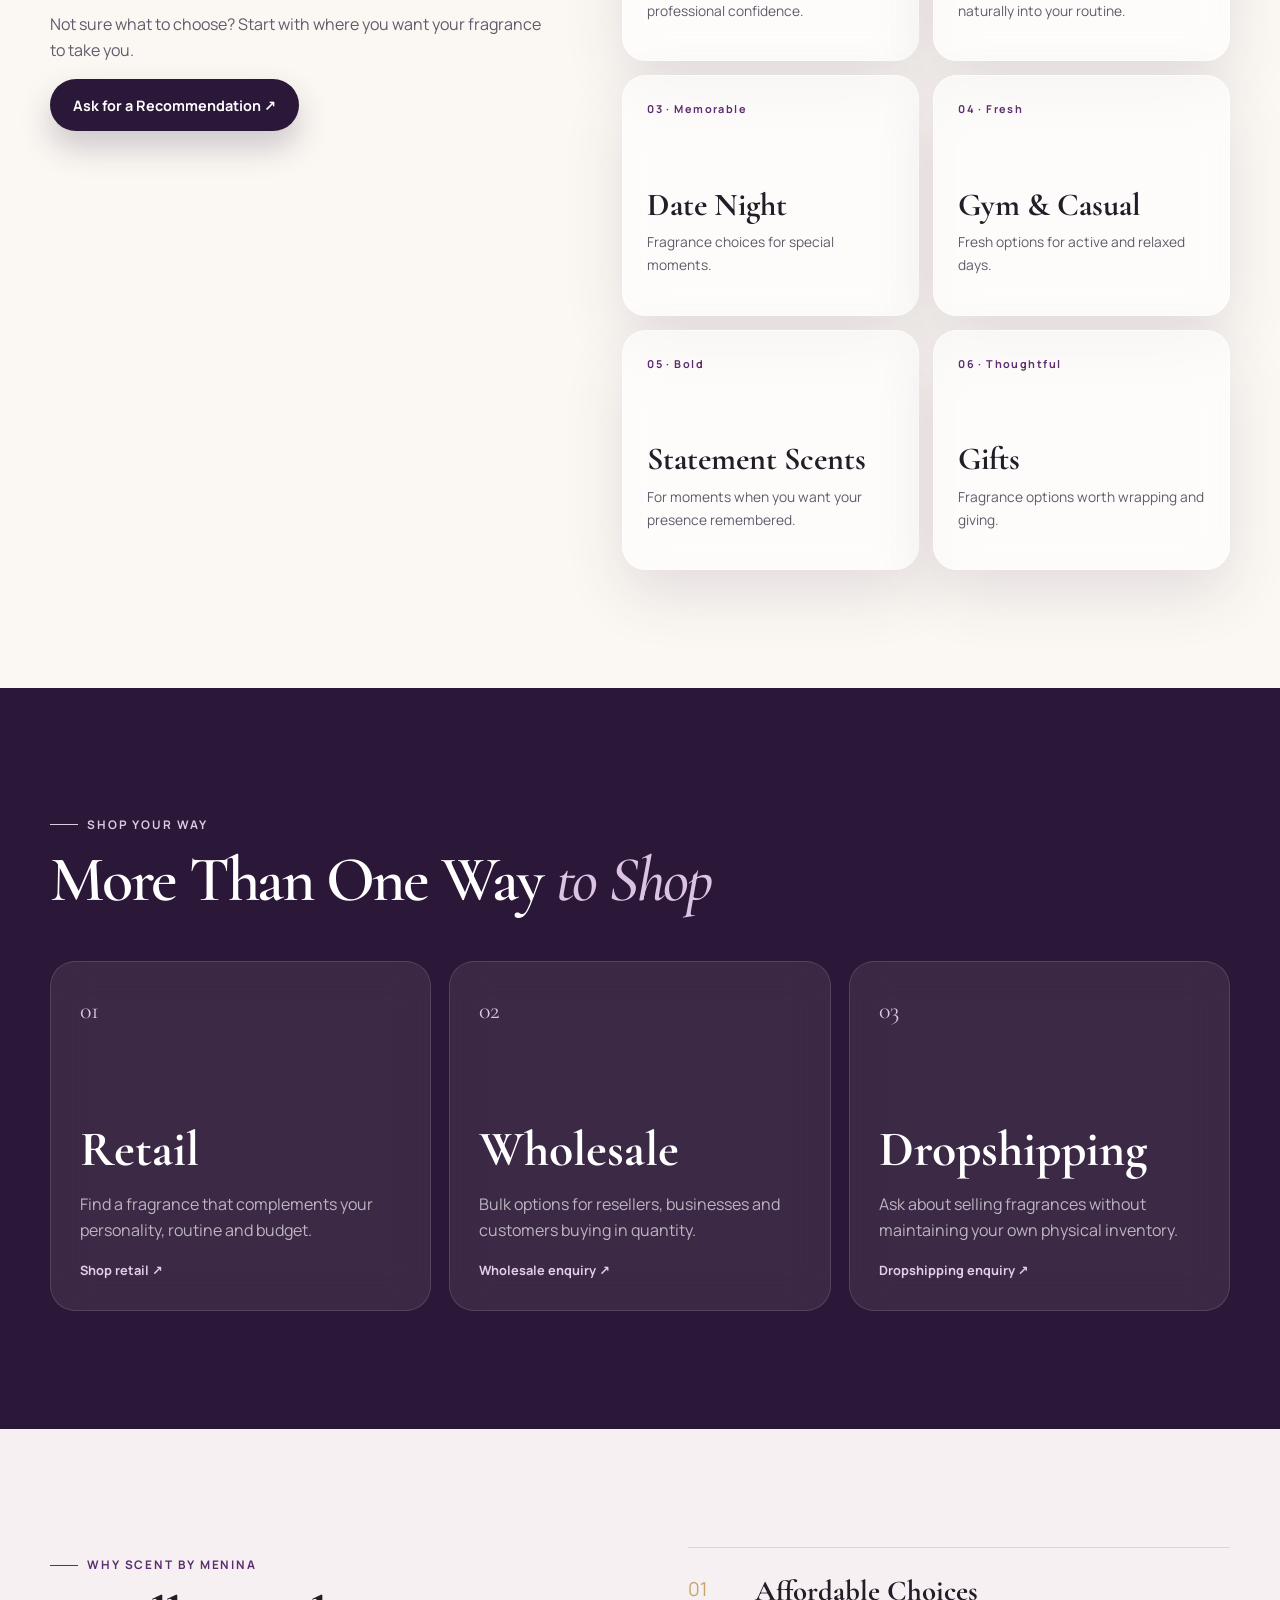
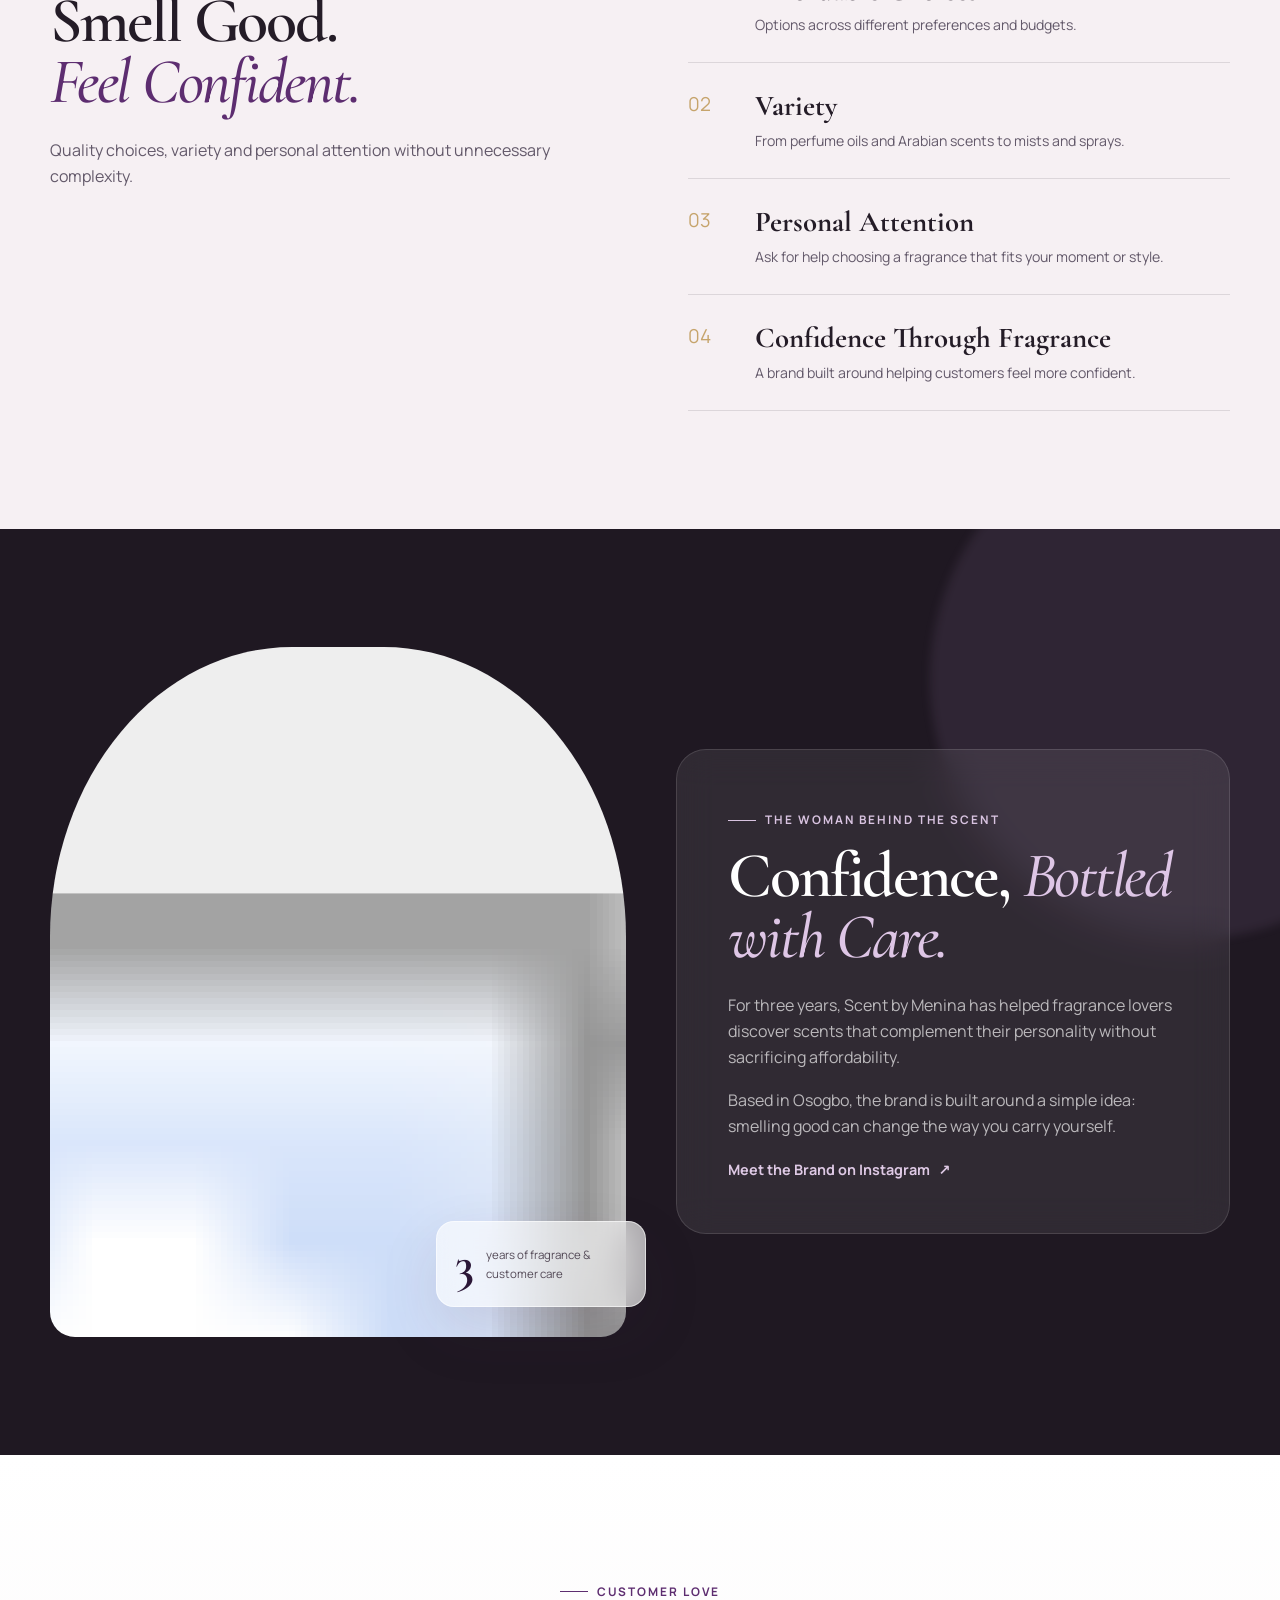
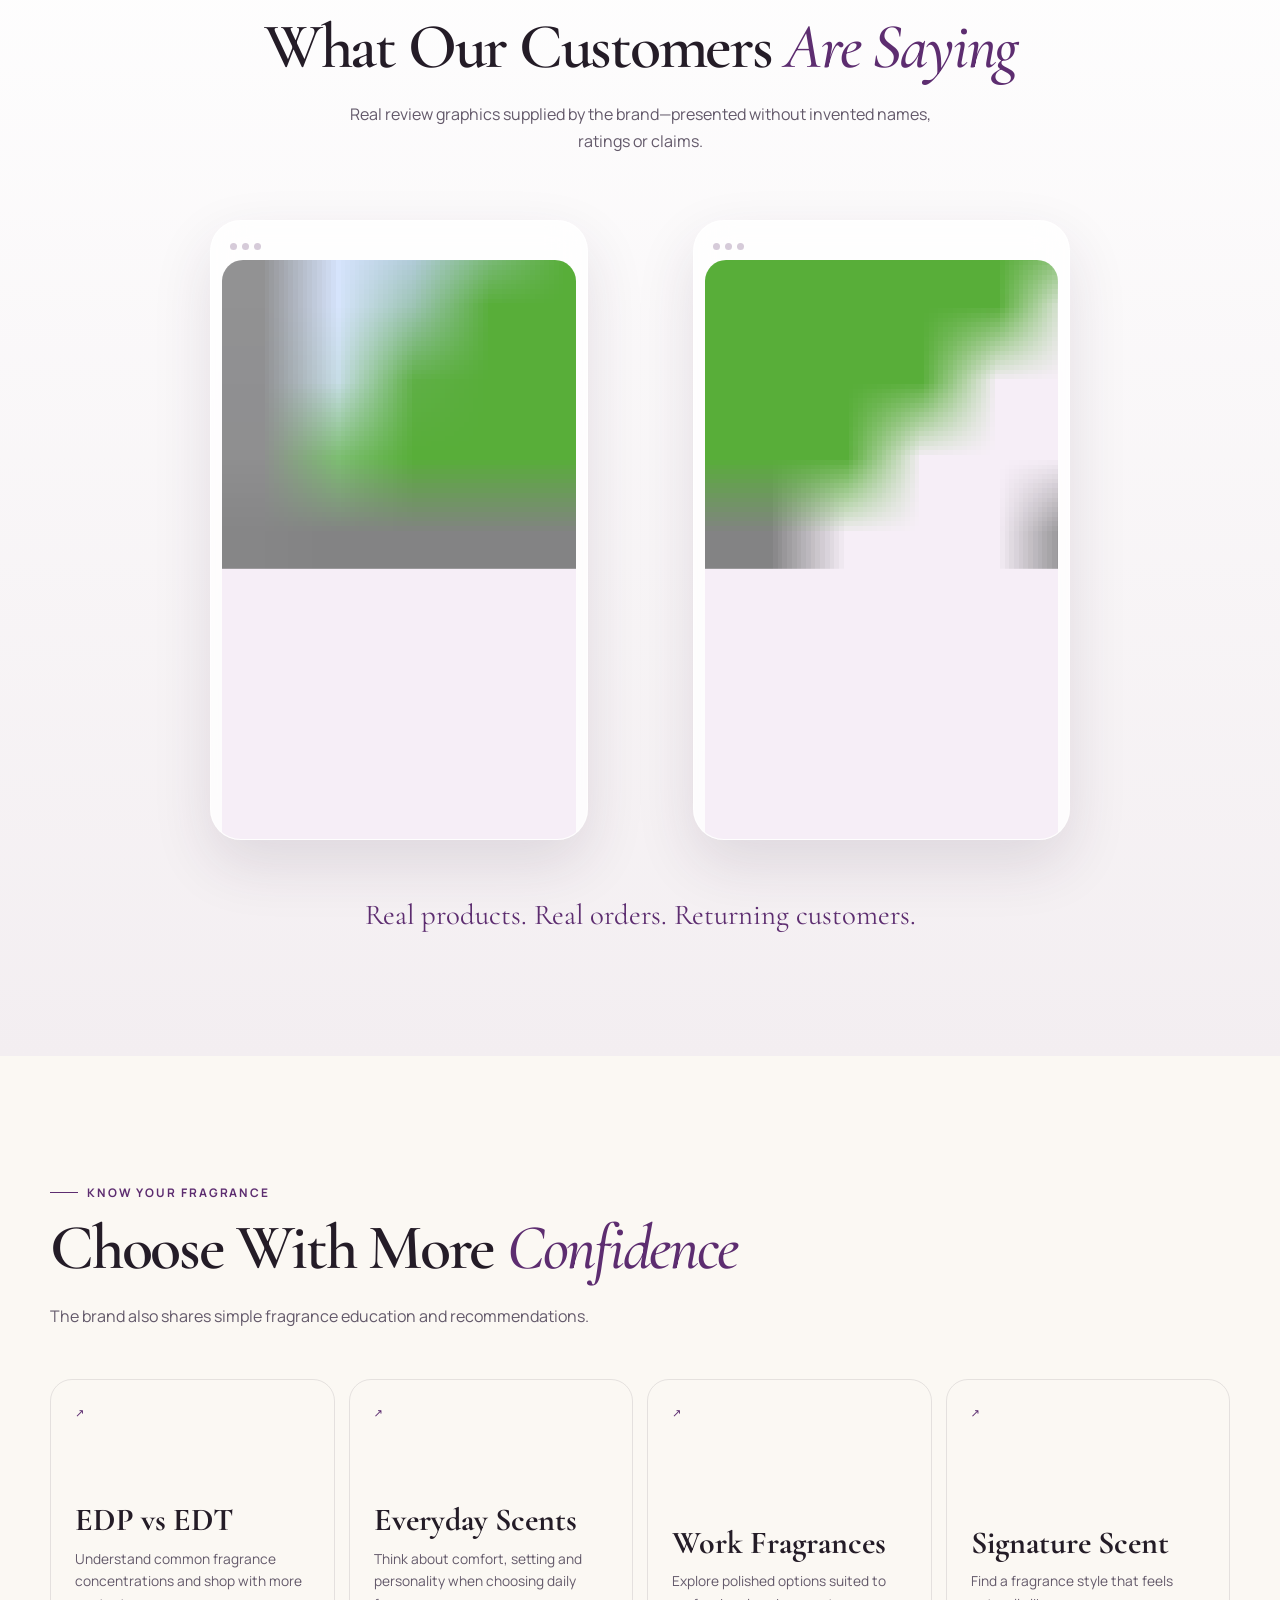
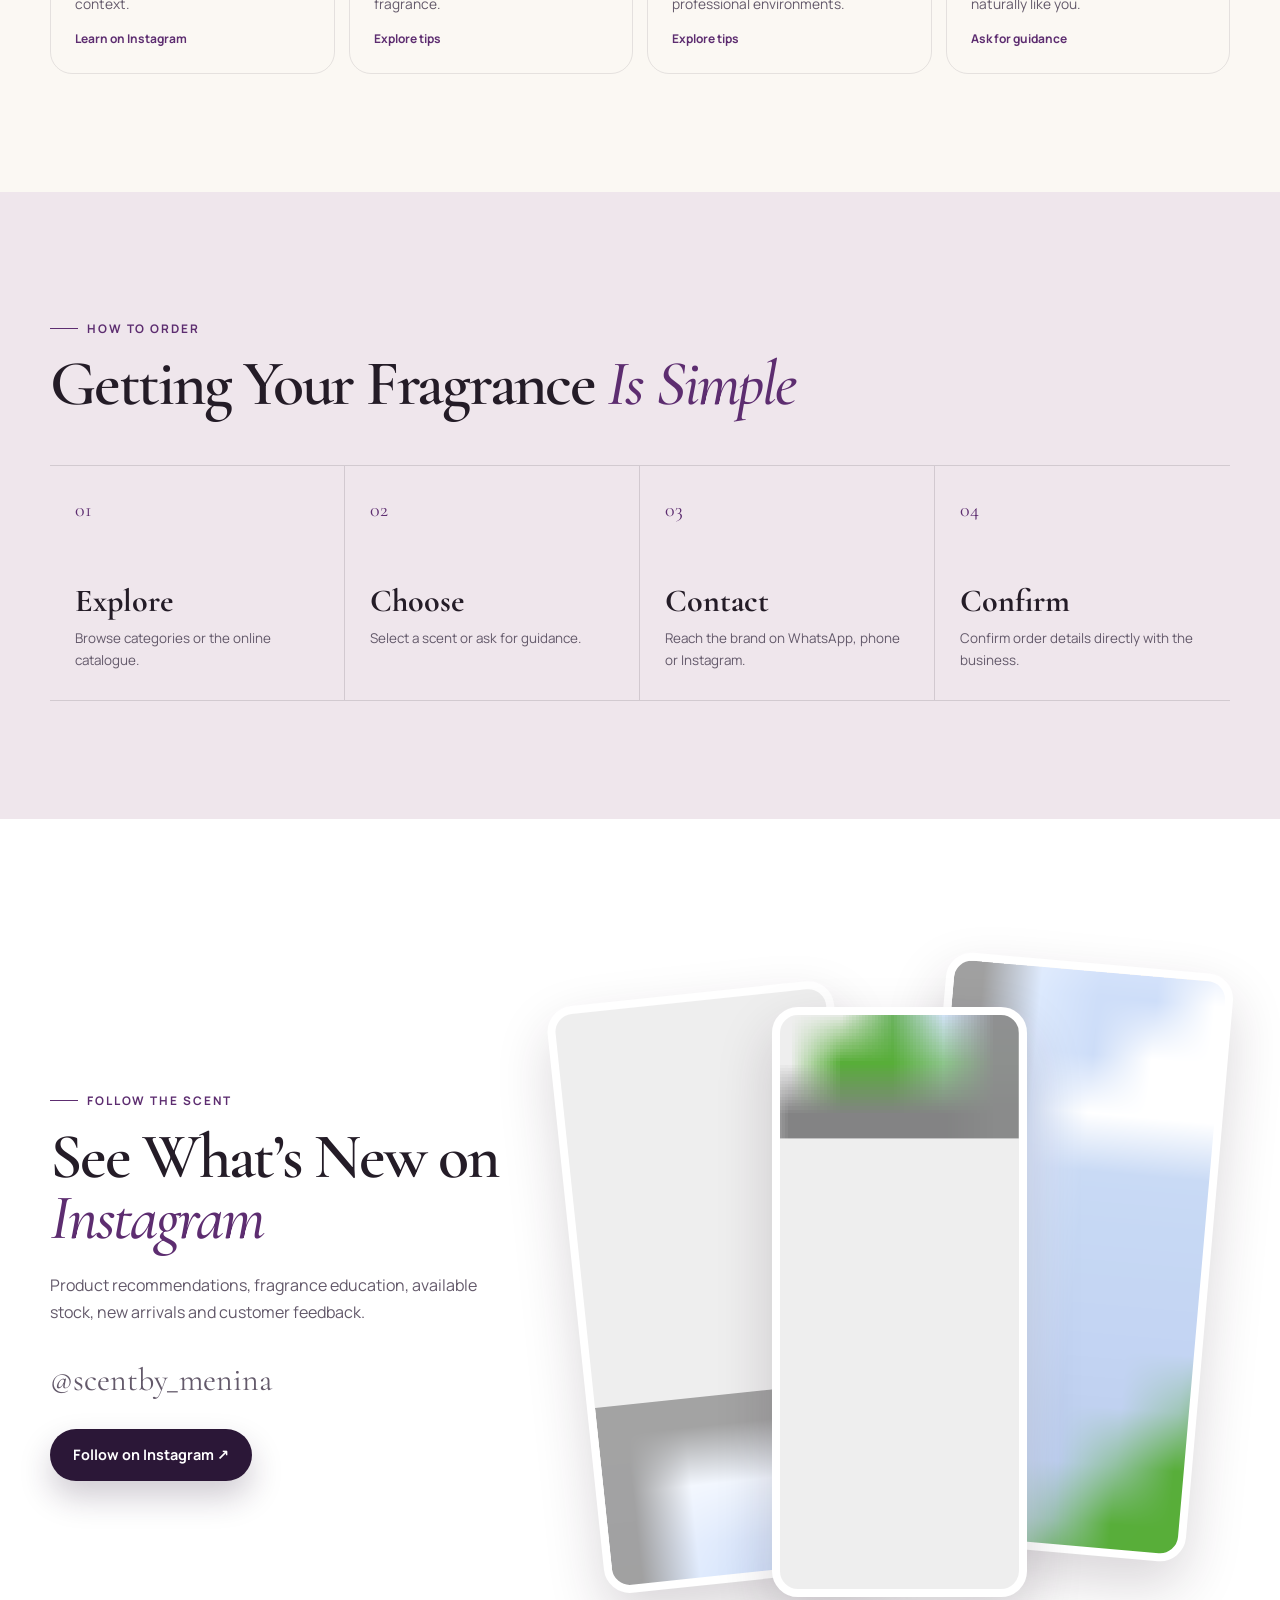
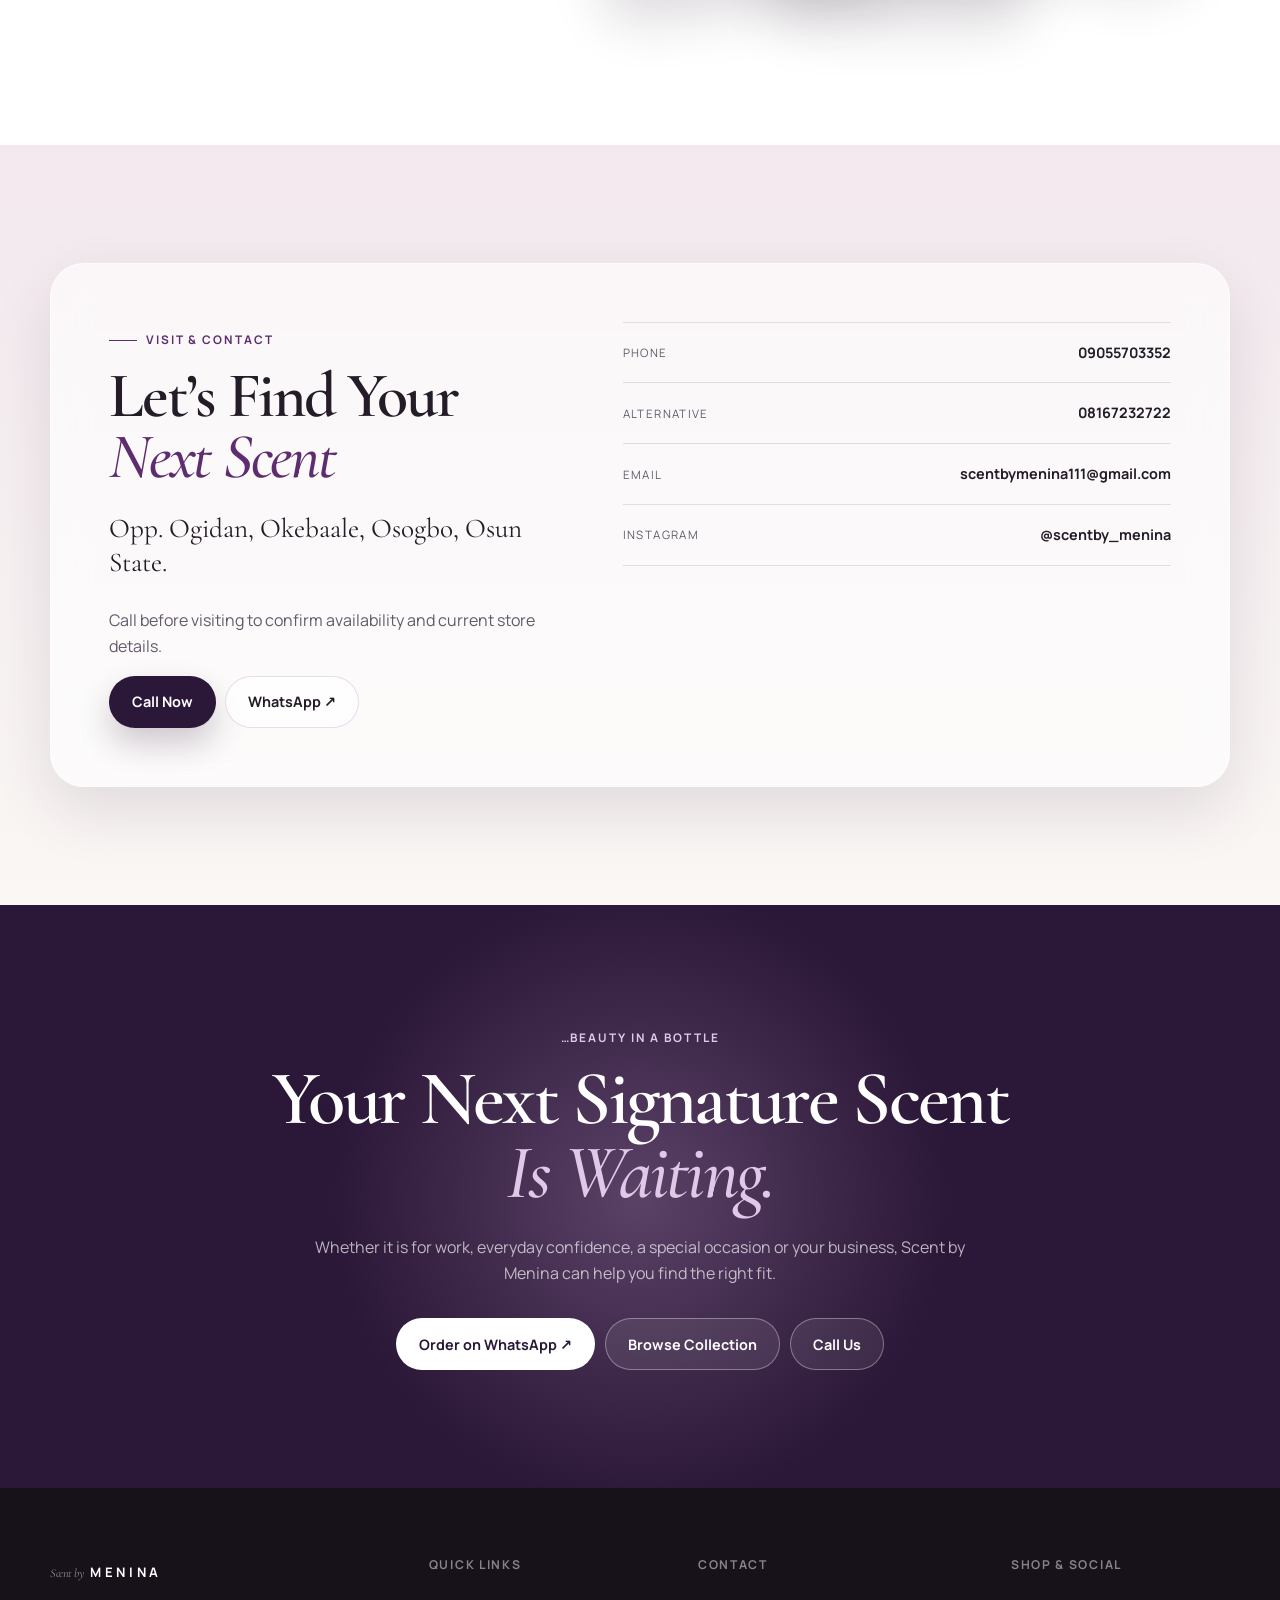
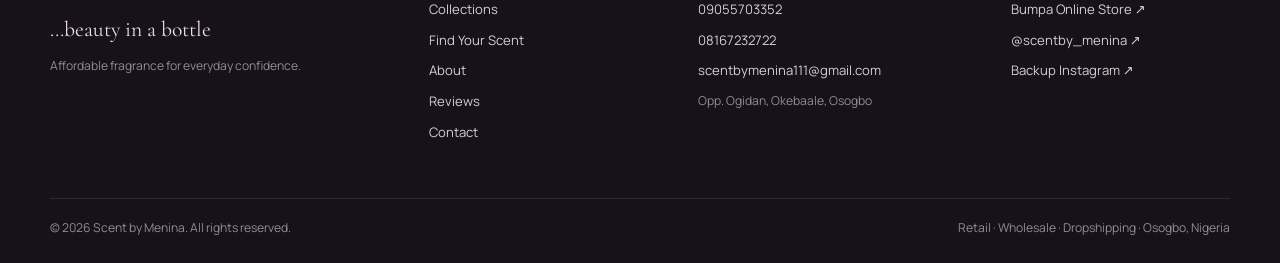
==== commit de6d8533: "Restore production root with corrected mobile-first homepage" ====
--- a/index.html
+++ b/index.html
@@ -1,93 +1,109 @@
 <!doctype html>
 <html lang="en">
 <head>
-  <meta charset="utf-8">
-  <meta name="viewport" content="width=device-width,initial-scale=1,viewport-fit=cover">
-  <title>Scent by Menina | Affordable Perfumes in Osogbo, Osun State</title>
-  <meta name="description" content="Discover affordable perfumes, Arabian fragrances, perfume oils, body mists and body sprays from Scent by Menina in Osogbo, Osun State. Retail, wholesale and dropshipping available.">
-  <meta name="theme-color" content="#241429">
-  <meta property="og:title" content="Scent by Menina — Beauty in a Bottle">
-  <meta property="og:description" content="Affordable fragrance for everyday confidence. Retail, wholesale and dropshipping in Osogbo, Osun State.">
-  <meta property="og:type" content="website">
-  <meta property="og:image" content="sprite.webp">
-  <link rel="preconnect" href="https://fonts.googleapis.com">
-  <link rel="preconnect" href="https://fonts.gstatic.com" crossorigin>
-  <link href="https://fonts.googleapis.com/css2?family=Cormorant+Garamond:ital,wght@0,500;0,600;1,500&family=Manrope:wght@400;500;600;700&display=swap" rel="stylesheet">
-  <script type="application/ld+json">
-  {
-    "@context":"https://schema.org",
-    "@type":"Store",
-    "name":"Scent by Menina",
-    "description":"Osogbo-based fragrance store offering affordable perfumes, Arabian fragrances, perfume oils, body mists and body sprays through retail, wholesale and dropshipping.",
-    "email":"scentbymenina111@gmail.com",
-    "telephone":["+2349055703352","+2348167232722"],
-    "address":{"@type":"PostalAddress","streetAddress":"Opp. Ogidan, Okebaale","addressLocality":"Osogbo","addressRegion":"Osun State","addressCountry":"NG"},
-    "sameAs":["https://www.instagram.com/scentby_menina/","https://scentbymenina1.bumpa.shop"]
-  }
-  </script>
-  <style>
-    :root{--ink:#211b22;--wine:#3f2549;--purple:#7b4a89;--lav:#d9c8df;--blush:#f0d8e8;--cream:#faf7f3;--gold:#c5a36d;--white:#fff;--line:rgba(45,30,49,.14);--shadow:0 26px 80px rgba(53,29,61,.15);--radius:30px;--serif:"Cormorant Garamond",Georgia,serif;--sans:"Manrope",system-ui,sans-serif}
-    *{box-sizing:border-box}html{scroll-behavior:smooth}body{margin:0;color:var(--ink);background:var(--cream);font-family:var(--sans);font-size:16px;line-height:1.65;overflow-x:hidden}a{color:inherit;text-decoration:none}button{font:inherit}img{display:block;max-width:100%}.container{width:min(1180px,calc(100% - 32px));margin-inline:auto}.section{padding:108px 0}.eyebrow{margin:0 0 14px;font-size:.72rem;line-height:1.2;text-transform:uppercase;letter-spacing:.2em;font-weight:700;color:var(--purple)}h1,h2,h3{font-family:var(--serif);font-weight:500;line-height:.94;margin:0}h1{font-size:clamp(4rem,8.8vw,8.2rem);letter-spacing:-.055em}h2{font-size:clamp(3.2rem,6vw,6.3rem);letter-spacing:-.045em}h3{font-size:clamp(2rem,3vw,3rem)}em{font-weight:500;color:var(--purple)}p{margin:0}.muted{color:#6e6570}.glass{background:rgba(255,255,255,.57);border:1px solid rgba(255,255,255,.72);box-shadow:0 14px 50px rgba(55,30,65,.11);backdrop-filter:blur(20px);-webkit-backdrop-filter:blur(20px)}
-    .btn{display:inline-flex;align-items:center;justify-content:center;gap:10px;min-height:52px;padding:0 22px;border-radius:999px;border:1px solid transparent;font-weight:700;font-size:.85rem;transition:.28s ease;cursor:pointer}.btn:hover{transform:translateY(-2px)}.btn-primary{background:linear-gradient(135deg,#6f3f7b,#3b243f);color:#fff;box-shadow:0 14px 34px rgba(74,39,84,.24)}.btn-light{background:#fff;color:#2c2130}.btn-outline{border-color:rgba(54,35,59,.22);background:rgba(255,255,255,.42)}.text-link{display:inline-flex;gap:7px;align-items:center;font-size:.84rem;font-weight:700;border-bottom:1px solid currentColor;padding-bottom:3px}.skip{position:absolute;left:-9999px}.skip:focus{left:16px;top:16px;z-index:100;background:#fff;padding:10px}
-    .site-header{position:fixed;z-index:30;left:0;right:0;top:16px;transition:transform .32s ease}.nav{min-height:72px;border-radius:999px;padding:7px 9px 7px 12px;display:grid;grid-template-columns:170px 1fr auto;align-items:center}.logo{height:52px;width:160px;object-fit:contain;border-radius:20px}.nav-links{display:flex;justify-content:center;gap:25px;font-size:.78rem;font-weight:700}.nav-links a{position:relative}.nav-links a:after{content:"";position:absolute;left:0;right:100%;bottom:-6px;height:1px;background:var(--purple);transition:right .25s}.nav-links a:hover:after{right:0}.menu{display:none;width:44px;height:44px;border:0;background:transparent}.menu span{display:block;width:20px;height:1px;background:var(--ink);margin:5px auto}.mobile-panel{display:none;margin-top:8px;border-radius:24px;padding:22px}.mobile-panel.open{display:grid;gap:14px}.mobile-panel a{font-weight:700}
-    .hero{position:relative;min-height:100vh;padding:150px 0 85px;background:radial-gradient(circle at 75% 25%,rgba(221,190,228,.72),transparent 34%),radial-gradient(circle at 15% 80%,rgba(246,215,231,.75),transparent 36%),linear-gradient(145deg,#fbf8f3,#f4edf4 48%,#eee1ef);overflow:hidden}.orb{position:absolute;border-radius:50%;filter:blur(8px);opacity:.65;animation:drift 10s ease-in-out infinite alternate}.orb.a{width:360px;height:360px;background:#dfbfdc;right:-140px;top:18%}.orb.b{width:250px;height:250px;background:#f5d3bd;left:-90px;bottom:5%;animation-delay:-4s}.hero-grid{display:grid;grid-template-columns:1.08fr .92fr;gap:70px;align-items:center}.hero-copy{position:relative;z-index:2}.hero-copy h1 em{display:inline-block}.hero-lead{font-size:1.04rem;max-width:610px;margin-top:27px;color:#5f5761}.hero-actions{display:flex;flex-wrap:wrap;gap:12px;margin-top:30px}.hero .text-link{margin-top:30px}.hero-art{position:relative;min-height:680px}.photo-shell{position:absolute;right:7%;top:2%;width:min(410px,74%);aspect-ratio:2/3;border-radius:210px 210px 34px 34px;padding:10px;transform:rotate(2deg)}.sprite{background-image:url("sprite.webp");background-repeat:no-repeat;background-size:300% 300%}.photo{width:100%;height:100%;border-radius:200px 200px 27px 27px;background-position:100% 0%;box-shadow:var(--shadow)}.badge{position:absolute;border-radius:999px;padding:11px 16px;font-size:.67rem;font-weight:700;letter-spacing:.03em}.badge.one{left:0;top:15%;animation:float 5s ease-in-out infinite}.badge.two{right:-1%;top:47%;animation:float 5.8s ease-in-out infinite reverse}.badge.three{left:9%;bottom:12%;animation:float 6.2s ease-in-out infinite}.mini-card{position:absolute;left:4%;bottom:23%;width:130px;aspect-ratio:2/3;border-radius:24px;background-position:0 50%;box-shadow:var(--shadow);transform:rotate(-8deg)}
-    .trust{background:#271a2b;color:#fff}.trust-grid{display:grid;grid-template-columns:repeat(4,1fr)}.trust-item{padding:28px 20px;border-right:1px solid rgba(255,255,255,.12);text-align:center}.trust-item:last-child{border-right:0}.trust-item strong{display:block;font-family:var(--serif);font-size:2.25rem;font-weight:500}.trust-item span{font-size:.72rem;color:#d7cfd9}
-    .section-head{max-width:770px;margin-bottom:52px}.section-head p:last-child{margin-top:20px;color:#6c646d;max-width:650px}.categories{background:#fff}.category-grid{display:grid;grid-template-columns:1.4fr .8fr .8fr;gap:16px}.category{position:relative;border-radius:var(--radius);overflow:hidden;min-height:440px;background:#efe6f0}.category.big{grid-row:span 2;min-height:896px}.category-photo{position:absolute;inset:0;transition:transform .55s ease}.category:hover .category-photo{transform:scale(1.035)}.arabian{background-position:0 50%}.designer{background-position:100% 0}.mists{background-position:50% 50%}.sprays{background-position:100% 50%}.category:after{content:"";position:absolute;inset:0;background:linear-gradient(180deg,transparent 45%,rgba(25,17,27,.8))}.category-copy{position:absolute;z-index:2;left:25px;right:25px;bottom:24px;color:#fff}.category-copy small{text-transform:uppercase;letter-spacing:.16em;font-size:.62rem}.category-copy h3{font-size:2.45rem;margin:5px 0 13px}.category-copy a{font-size:.78rem;font-weight:700}
-    .editorial{background:#211724;color:#fff;overflow:hidden}.editorial .eyebrow{color:#d7b9dd}.editorial .section-head p:last-child{color:#cfc5d2}.editorial h2 em{color:#d5aedd}.slider-top{display:flex;align-items:end;justify-content:space-between;gap:20px}.slider-controls{display:flex;gap:8px}.round{width:48px;height:48px;border-radius:50%;border:1px solid rgba(255,255,255,.25);background:transparent;color:#fff;cursor:pointer}.product-track{display:grid;grid-auto-flow:column;grid-auto-columns:minmax(280px,360px);gap:18px;overflow:auto;padding:18px max(16px,calc((100vw - 1180px)/2)) 24px;scroll-snap-type:x mandatory;scrollbar-width:none}.product-track::-webkit-scrollbar{display:none}.product{scroll-snap-align:start}.product-image{aspect-ratio:2/3;border-radius:28px;box-shadow:0 28px 60px rgba(0,0,0,.24);transition:.38s ease}.product:hover .product-image{transform:translateY(-8px)}.product h3{font-size:2rem;margin-top:15px}.product p{font-size:.78rem;color:#cfc5d2;margin:5px 0 10px}.product:nth-child(1) .product-image{background-position:0 50%}.product:nth-child(2) .product-image{background-position:100% 0}.product:nth-child(3) .product-image{background-position:50% 50%}.product:nth-child(4) .product-image{background-position:100% 50%}.product:nth-child(5) .product-image{background-position:0 50%}
-    .scent-finder{background:linear-gradient(180deg,#f7f1f7,#fff)}.scent-layout{display:grid;grid-template-columns:.9fr 1.1fr;gap:70px}.sticky{position:sticky;top:130px;align-self:start}.scent-cards{display:grid;grid-template-columns:1fr 1fr;gap:14px}.scent-card{min-height:230px;border-radius:26px;padding:25px;display:flex;flex-direction:column;justify-content:space-between;transition:.28s}.scent-card:hover{transform:translateY(-4px);border-color:#fff}.scent-card span{font-size:.64rem;letter-spacing:.15em;text-transform:uppercase;color:var(--purple);font-weight:700}.scent-card h3{font-size:2.15rem}.scent-card p{font-size:.84rem;color:#6d646f}.scent-cta{margin-top:18px}
-    .ways{background:#f7f1ea}.way-grid{display:grid;grid-template-columns:repeat(3,1fr);gap:16px}.way{min-height:360px;border-radius:30px;padding:30px;position:relative;overflow:hidden}.way:before{content:"";position:absolute;width:180px;height:180px;border-radius:50%;background:rgba(193,146,201,.28);filter:blur(4px);right:-50px;top:-50px}.way .num{font-family:var(--serif);font-size:3rem;color:var(--purple)}.way h3{margin-top:55px}.way p{color:#69616a;margin:15px 0 23px}.benefits{display:grid;grid-template-columns:.8fr 1.2fr;gap:80px;align-items:start}.benefit-list{border-top:1px solid var(--line)}.benefit{padding:25px 0;border-bottom:1px solid var(--line);display:grid;grid-template-columns:42px 1fr;gap:15px}.benefit strong{font-family:var(--serif);font-size:1.65rem}.benefit p{font-size:.86rem;color:#6a626b}
-    .about{background:#2a1b2e;color:#fff;position:relative;overflow:hidden}.about:before{content:"MENINA";position:absolute;font-family:var(--serif);font-size:22vw;color:rgba(255,255,255,.025);left:-2vw;bottom:-7vw;line-height:1}.about-grid{display:grid;grid-template-columns:.95fr 1.05fr;gap:80px;align-items:center;position:relative}.founder-wrap{position:relative;width:min(520px,100%);margin:auto}.founder-photo{aspect-ratio:2/3;border-radius:220px 220px 35px 35px;background-position:50% 0;box-shadow:0 30px 90px rgba(0,0,0,.28)}.year-badge{position:absolute;right:-25px;bottom:45px;border-radius:24px;padding:18px 20px;color:var(--ink);max-width:180px}.year-badge strong{display:block;font-family:var(--serif);font-size:3rem;line-height:.9}.about-copy .eyebrow{color:#d7b9dd}.about-copy h2 em{color:#dfb7e4}.about-copy p{color:#d4cbd5;margin-top:20px;max-width:610px}.about-copy .btn{margin-top:28px}
-    .reviews{background:#fff}.review-grid{display:grid;grid-template-columns:1fr 1fr;gap:22px;margin-top:45px}.review{border-radius:34px;padding:18px}.review-shot{aspect-ratio:2/3;border-radius:24px}.review:nth-child(1) .review-shot{background-position:0 100%}.review:nth-child(2) .review-shot{background-position:50% 100%}.review-caption{padding:20px 8px 5px}.review-caption h3{font-size:2rem}.review-caption p{font-size:.82rem;color:#6d6570;margin-top:7px}.trust-quote{text-align:center;margin-top:35px;font-family:var(--serif);font-size:clamp(2rem,4vw,4.2rem);color:#423247}.trust-quote em{display:block}
-    .education{background:#f5edf5}.education-grid{display:grid;grid-template-columns:repeat(4,1fr);gap:13px}.edu{min-height:260px;border-radius:24px;padding:24px;display:flex;flex-direction:column;justify-content:space-between}.edu .arrow{font-size:1.3rem}.edu h3{font-size:2rem}.edu p{font-size:.78rem;color:#6d6470}.order{background:#fff}.steps{display:grid;grid-template-columns:repeat(4,1fr);border-top:1px solid var(--line);border-bottom:1px solid var(--line)}.step{padding:30px 24px 32px;border-right:1px solid var(--line)}.step:last-child{border-right:0}.step span{font-family:var(--serif);font-size:2.7rem;color:var(--purple)}.step h3{font-size:2rem;margin-top:40px}.step p{font-size:.82rem;color:#6b636c;margin-top:10px}
-    .social{background:#201622;color:#fff}.social-grid{display:grid;grid-template-columns:.9fr 1.1fr;gap:70px;align-items:center}.social-copy .eyebrow{color:#d7b9dd}.social-copy h2 em{color:#d9b5e1}.social-copy p{color:#d2c9d4;margin:20px 0 28px;max-width:540px}.social-visual{position:relative;min-height:650px}.social-shot{position:absolute;aspect-ratio:2/3;border-radius:28px;border:7px solid rgba(255,255,255,.9);box-shadow:0 28px 80px rgba(0,0,0,.3)}.social-shot.a{width:42%;left:1%;top:11%;background-position:100% 100%;transform:rotate(-8deg)}.social-shot.b{width:42%;right:1%;top:2%;background-position:0 50%;transform:rotate(7deg)}.social-shot.c{width:45%;left:29%;bottom:0;background-position:50% 50%;transform:rotate(-1deg)}
-    .contact{background:linear-gradient(145deg,#fbf7f1,#f0e5f1)}.contact-grid{display:grid;grid-template-columns:1fr 1fr;gap:70px}.contact-list{border-top:1px solid var(--line);margin-top:30px}.contact-row{padding:19px 0;border-bottom:1px solid var(--line);display:flex;justify-content:space-between;gap:16px}.contact-row span{font-size:.7rem;text-transform:uppercase;letter-spacing:.13em;color:#766c78}.contact-row strong{text-align:right;font-size:.9rem}.visit-card{border-radius:34px;padding:35px;min-height:460px;display:flex;flex-direction:column;justify-content:space-between}.pin{width:70px;height:70px;border-radius:50%;display:grid;place-items:center;background:#6f3f7b;color:#fff;font-size:1.45rem}.visit-card h3{font-size:3.2rem;max-width:420px}.visit-card p{color:#6f6671}.visit-actions{display:flex;flex-wrap:wrap;gap:9px}.final{background:#4a2b54;color:#fff;text-align:center;position:relative;overflow:hidden}.final:before,.final:after{content:"";position:absolute;border-radius:50%;filter:blur(18px)}.final:before{width:500px;height:500px;background:rgba(226,181,226,.28);left:-200px;top:-250px}.final:after{width:420px;height:420px;background:rgba(232,198,169,.18);right:-160px;bottom:-230px}.final .container{position:relative}.final .eyebrow{color:#e4c8e6}.final h2{max-width:950px;margin:auto}.final h2 em{color:#f1c8e8}.final p{max-width:690px;margin:24px auto 30px;color:#e5dae7}.final-actions{display:flex;justify-content:center;flex-wrap:wrap;gap:10px}
-    footer{background:#171219;color:#cfc8d1;padding:60px 0 25px}.footer-grid{display:grid;grid-template-columns:1.4fr 1fr 1fr 1fr;gap:45px}.footer-logo{width:185px;border-radius:24px;margin-bottom:18px}.footer-grid h4{font-size:.7rem;text-transform:uppercase;letter-spacing:.16em;color:#fff;margin:0 0 15px}.footer-grid a,.footer-grid p{display:block;font-size:.78rem;margin:7px 0}.footer-bottom{border-top:1px solid rgba(255,255,255,.1);margin-top:45px;padding-top:22px;display:flex;justify-content:space-between;gap:15px;font-size:.69rem}.floating-wa{position:fixed;z-index:20;right:18px;bottom:18px;background:#fff;color:#2d2230;border-radius:999px;box-shadow:0 14px 45px rgba(36,22,39,.23);padding:10px 16px 10px 10px;display:flex;align-items:center;gap:9px;font-size:.72rem;font-weight:800}.wa-dot{width:36px;height:36px;border-radius:50%;display:grid;place-items:center;background:#2fbf63;color:#fff}.reveal{opacity:0;transform:translateY(22px);transition:opacity .72s cubic-bezier(.2,.7,.2,1),transform .72s cubic-bezier(.2,.7,.2,1)}.reveal.visible{opacity:1;transform:none}@keyframes float{0%,100%{transform:translateY(0)}50%{transform:translateY(-9px)}}@keyframes drift{from{transform:translate3d(0,0,0) scale(1)}to{transform:translate3d(-30px,25px,0) scale(1.08)}}
-    @media(max-width:980px){.nav{grid-template-columns:1fr auto}.nav-links,.nav>.btn{display:none}.menu{display:block}.hero-grid,.scent-layout,.benefits,.about-grid,.social-grid,.contact-grid{grid-template-columns:1fr}.hero{min-height:auto}.hero-art{min-height:620px}.sticky{position:static}.category-grid{grid-template-columns:1fr 1fr}.category.big{grid-row:auto;grid-column:1/3;min-height:650px}.way-grid{grid-template-columns:1fr}.education-grid,.steps{grid-template-columns:1fr 1fr}.step:nth-child(2){border-right:0}.step:nth-child(-n+2){border-bottom:1px solid var(--line)}.social-copy{max-width:700px}.footer-grid{grid-template-columns:1.2fr 1fr 1fr}.footer-grid>div:last-child{grid-column:2/4}}
-    @media(max-width:680px){.container{width:calc(100% - 28px)}.section{padding:82px 0}.site-header{top:10px}.nav{min-height:62px;padding:5px 7px 5px 8px}.logo{height:44px;width:137px}.hero{padding-top:118px}.hero-grid{gap:20px}h1{font-size:clamp(3.7rem,16vw,5.2rem)}h2{font-size:clamp(3rem,13vw,4.3rem)}.hero-actions{display:grid}.hero-actions .btn{width:100%}.hero-art{min-height:520px}.photo-shell{width:76%;right:9%}.badge{font-size:.57rem;padding:8px 10px}.badge.one{left:0}.badge.two{right:-6%}.badge.three{left:1%;bottom:7%}.mini-card{width:95px;bottom:19%}.trust-grid{grid-template-columns:1fr 1fr}.trust-item:nth-child(2){border-right:0}.trust-item:nth-child(-n+2){border-bottom:1px solid rgba(255,255,255,.12)}.category-grid{grid-template-columns:1fr}.category.big{grid-column:auto;min-height:500px}.category{min-height:440px}.category-copy h3{font-size:2.25rem}.slider-top{align-items:start}.slider-controls{display:none}.product-track{grid-auto-columns:80vw;padding-left:14px}.scent-cards{grid-template-columns:1fr}.way{min-height:310px}.founder-photo{border-radius:170px 170px 30px 30px}.year-badge{right:6px;bottom:16px}.review-grid{grid-template-columns:1fr}.education-grid,.steps{grid-template-columns:1fr}.step{border-right:0;border-bottom:1px solid var(--line)!important}.social-visual{min-height:515px}.social-shot{border-width:5px}.social-shot.a,.social-shot.b{width:48%}.social-shot.c{width:46%;left:27%}.contact-row{flex-direction:column}.contact-row strong{text-align:left}.visit-card{min-height:390px;padding:28px}.final-actions{display:grid}.final-actions .btn{width:100%}.footer-grid{grid-template-columns:1fr 1fr}.footer-grid>div:last-child{grid-column:auto}.footer-grid>div:first-child{grid-column:1/3}.footer-bottom{flex-direction:column}.floating-wa{right:12px;bottom:12px;padding-right:11px}.floating-wa>span:last-child{display:none}}
-    @media(prefers-reduced-motion:reduce){html{scroll-behavior:auto}*,*:before,*:after{animation-duration:.001ms!important;animation-iteration-count:1!important;transition-duration:.001ms!important}.reveal{opacity:1;transform:none}}
-  </style>
+<meta charset="utf-8">
+<meta name="viewport" content="width=device-width,initial-scale=1,viewport-fit=cover">
+<title>Scent by Menina | Affordable Perfumes in Osogbo</title>
+<meta name="description" content="Discover affordable perfumes, Arabian fragrances, perfume oils, body mists and body sprays from Scent by Menina in Osogbo, Osun State. Retail, wholesale and dropshipping available.">
+<meta name="theme-color" content="#2b1737">
+<link rel="stylesheet" href="/v2.css">
+<link rel="stylesheet" href="/sprite-map.css">
+<style>
+.asset-box{width:100%;height:100%;min-height:100%;border-radius:inherit}.hero-image-frame .asset-box{border-radius:198px 198px 25px 25px}.category-card .asset-box,.product-tile .asset-box{position:absolute;inset:0}.showcase-card .asset-box{height:420px}.founder-image-wrap>.asset-box{height:690px;border-radius:42% 42% 25px 25px}.review-device .asset-box{aspect-ratio:2/3;border-radius:21px}.social-shot{background-repeat:no-repeat;background-size:300% 300%}.footer-wordmark{margin-bottom:14px}
+@media(max-width:720px){.hero-image-frame .asset-box{border-radius:137px 137px 19px 19px}.showcase-card .asset-box{height:285px}.founder-image-wrap>.asset-box{height:440px;border-radius:46% 46% 24px 24px}.review-device .asset-box{aspect-ratio:2/3}.social-shot{height:350px}.category-card,.product-tile{isolation:isolate}.category-card .asset-box,.product-tile .asset-box{z-index:0}.category-overlay,.product-caption{z-index:2}.category-card:after,.product-tile:after{z-index:1}.product-editorial-grid{grid-template-rows:none}.product-tile,.product-tall,.product-wide{height:330px}.footer-grid{grid-template-columns:1fr 1fr}.footer-brand{grid-column:1/3}}
+</style>
+<script type="application/ld+json">{"@context":"https://schema.org","@type":"Store","name":"Scent by Menina","email":"scentbymenina111@gmail.com","telephone":["+2349055703352","+2348167232722"],"address":{"@type":"PostalAddress","streetAddress":"Opp. Ogidan, Okebaale","addressLocality":"Osogbo","addressRegion":"Osun State","addressCountry":"NG"},"sameAs":["https://www.instagram.com/scentby_menina/","https://scentbymenina1.bumpa.shop"]}</script>
 </head>
 <body>
-<a class="skip" href="#main">Skip to content</a>
+<a class="skip-link" href="#main">Skip to content</a>
 <header class="site-header" data-header>
-  <div class="container nav glass">
-    <a href="#home" aria-label="Scent by Menina home"><img class="logo" src="logo.webp" alt="Scent by Menina — beauty in a bottle"></a>
-    <nav class="nav-links" aria-label="Primary"><a href="#collections">Collections</a><a href="#find">Find Your Scent</a><a href="#about">About</a><a href="#reviews">Reviews</a><a href="#contact">Contact</a></nav>
-    <a class="btn btn-primary" href="https://wa.me/2349055703352?text=Hello%20Scent%20by%20Menina%2C%20I%20found%20you%20through%20your%20website%20and%20I%27d%20like%20to%20order%20a%20fragrance." target="_blank" rel="noopener">Order Now ↗</a>
-    <button class="menu" type="button" aria-expanded="false" aria-label="Open menu" data-menu><span></span><span></span><span></span></button>
+  <div class="container nav-shell glass">
+    <a class="brand" href="#home" aria-label="Scent by Menina home"><span class="brand-wordmark"><span>Scent by</span><strong>MENINA</strong></span></a>
+    <nav class="desktop-nav" aria-label="Primary"><a href="#collections">Collections</a><a href="#find">Find Your Scent</a><a href="#about">About</a><a href="#reviews">Reviews</a><a href="#contact">Contact</a></nav>
+    <a class="btn btn-primary btn-sm desktop-cta" href="https://wa.me/2349055703352?text=Hello%20Scent%20by%20Menina%2C%20I%27d%20like%20to%20order%20a%20fragrance." target="_blank" rel="noopener">Order Now ↗</a>
+    <button class="menu-button" type="button" data-menu-button aria-expanded="false" aria-label="Open menu"><span></span><span></span><span></span></button>
   </div>
-  <div class="container mobile-panel glass" data-panel><a href="#collections">Collections</a><a href="#find">Find Your Scent</a><a href="#about">About</a><a href="#reviews">Reviews</a><a href="#contact">Contact</a><a class="btn btn-primary" href="https://wa.me/2349055703352?text=Hello%20Scent%20by%20Menina%2C%20I%27d%20like%20to%20order%20a%20fragrance." target="_blank" rel="noopener">Order on WhatsApp</a></div>
+  <div class="mobile-menu glass" data-mobile-menu hidden><a href="#collections">Collections</a><a href="#find">Find Your Scent</a><a href="#about">About</a><a href="#reviews">Reviews</a><a href="#contact">Contact</a><a class="btn btn-primary" href="https://wa.me/2349055703352?text=Hello%20Scent%20by%20Menina%2C%20I%27d%20like%20to%20order%20a%20fragrance." target="_blank" rel="noopener">Order on WhatsApp</a></div>
 </header>
 <main id="main">
-<section class="hero" id="home"><div class="orb a"></div><div class="orb b"></div><div class="container hero-grid">
-  <div class="hero-copy reveal"><p class="eyebrow">Fragrance boutique · Osogbo, Osun State</p><h1>Wear Confidence.<br><em>Leave a Lasting Impression.</em></h1><p class="hero-lead">Discover affordable fragrances curated to help you smell exceptional, feel confident and express your personality every day.</p><div class="hero-actions"><a class="btn btn-primary" href="https://scentbymenina1.bumpa.shop" target="_blank" rel="noopener">Shop the Collection ↗</a><a class="btn btn-outline" href="https://wa.me/2349055703352?text=Hello%20Scent%20by%20Menina%2C%20I%20found%20you%20through%20your%20website%20and%20I%27d%20like%20to%20order%20a%20fragrance." target="_blank" rel="noopener">Order on WhatsApp</a></div><a class="text-link" href="#collections">Explore fragrances ↓</a></div>
-  <div class="hero-art reveal" data-parallax><div class="photo-shell glass"><div class="photo sprite"></div></div><div class="mini-card sprite"></div><div class="badge one glass">3 Years of Fragrance</div><div class="badge two glass">Retail · Wholesale · Dropshipping</div><div class="badge three glass">Osogbo, Osun State</div></div>
+<section class="hero" id="home"><div class="hero-orb orb-one"></div><div class="hero-orb orb-two"></div><div class="container hero-grid">
+  <div class="hero-copy reveal"><p class="eyebrow">Fragrance boutique · Osogbo</p><h1>Wear Confidence.<br><em>Leave a Lasting Impression.</em></h1><p class="hero-lead">Affordable fragrances curated to help you smell exceptional, feel confident and express your personality every day.</p><div class="hero-actions"><a class="btn btn-primary" href="https://scentbymenina1.bumpa.shop" target="_blank" rel="noopener">Shop the Collection ↗</a><a class="btn btn-ghost" href="https://wa.me/2349055703352?text=Hello%20Scent%20by%20Menina%2C%20I%27d%20like%20to%20order%20a%20fragrance." target="_blank" rel="noopener">Order on WhatsApp</a></div><a class="text-link" href="#collections">Explore fragrances <span>↓</span></a></div>
+  <div class="hero-visual reveal"><div class="hero-image-frame glass" data-parallax="0.018"><div class="asset-box asset-image asset-product-designer" role="img" aria-label="Perfume available from Scent by Menina"></div></div><div class="floating-badge badge-one glass">3 Years of Fragrance</div><div class="floating-badge badge-two glass">Retail · Wholesale · Dropshipping</div></div>
 </div></section>
-<section class="trust"><div class="container trust-grid"><div class="trust-item reveal"><strong>3</strong><span>Years in business</span></div><div class="trust-item reveal"><strong>3</strong><span>Ways to shop</span></div><div class="trust-item reveal"><strong>6+</strong><span>Fragrance categories</span></div><div class="trust-item reveal"><strong>1:1</strong><span>Scent recommendations</span></div></div></section>
-<section class="section categories" id="collections"><div class="container"><div class="section-head reveal"><p class="eyebrow">Shop by category</p><h2>Find Your Kind of <em>Fragrance</em></h2><p>From everyday body mists to rich Arabian scents, explore fragrance options for every mood, style and occasion.</p></div><div class="category-grid">
-  <article class="category big reveal"><div class="category-photo sprite arabian"></div><div class="category-copy"><small>01 · Rich & expressive</small><h3>Arabian Perfumes</h3><a href="https://scentbymenina1.bumpa.shop" target="_blank" rel="noopener">View collection ↗</a></div></article>
-  <article class="category reveal"><div class="category-photo sprite designer"></div><div class="category-copy"><small>02 · Polished</small><h3>Designer Perfumes</h3><a href="https://scentbymenina1.bumpa.shop" target="_blank" rel="noopener">View collection ↗</a></div></article>
-  <article class="category reveal"><div class="category-photo sprite mists"></div><div class="category-copy"><small>03 · Light & easy</small><h3>Body Mists</h3><a href="https://scentbymenina1.bumpa.shop" target="_blank" rel="noopener">View collection ↗</a></div></article>
-  <article class="category reveal"><div class="category-photo sprite sprays"></div><div class="category-copy"><small>04 · Everyday</small><h3>Body Sprays</h3><a href="https://scentbymenina1.bumpa.shop" target="_blank" rel="noopener">View collection ↗</a></div></article>
-  <article class="category reveal"><div class="category-photo sprite arabian"></div><div class="category-copy"><small>05 · Compact & versatile</small><h3>Perfume Oils & Attars</h3><a href="https://wa.me/2349055703352?text=Hello%20Scent%20by%20Menina%2C%20I%27d%20like%20to%20see%20your%20available%20perfume%20oils%20and%20attars." target="_blank" rel="noopener">Ask what’s available ↗</a></div></article>
+<section class="trust-strip"><div class="container trust-grid"><div class="trust-item"><strong>3</strong><span>Years in business</span></div><div class="trust-item"><strong>3</strong><span>Ways to shop</span></div><div class="trust-item"><strong>6+</strong><span>Fragrance categories</span></div><div class="trust-item"><strong>1:1</strong><span>Scent guidance</span></div></div></section>
+
+<section class="section section-light" id="collections"><div class="container"><div class="section-heading reveal"><p class="eyebrow">Shop by category</p><h2>Find Your Kind of <em>Fragrance</em></h2><p>From everyday body mists to rich Arabian scents, explore fragrance options for every mood, style and occasion.</p></div><div class="category-grid">
+  <article class="category-card category-large reveal"><div class="asset-box asset-image asset-product-arabian"></div><div class="category-overlay"><span>01 · Rich & expressive</span><h3>Arabian Perfumes</h3><a href="https://scentbymenina1.bumpa.shop" target="_blank" rel="noopener">View collection ↗</a></div></article>
+  <article class="category-card reveal"><div class="asset-box asset-image asset-product-designer"></div><div class="category-overlay"><span>02 · Polished</span><h3>Designer Perfumes</h3><a href="https://scentbymenina1.bumpa.shop" target="_blank" rel="noopener">View collection ↗</a></div></article>
+  <article class="category-card reveal"><div class="asset-box asset-image asset-product-mists"></div><div class="category-overlay"><span>03 · Light & easy</span><h3>Body Mists</h3><a href="https://scentbymenina1.bumpa.shop" target="_blank" rel="noopener">View collection ↗</a></div></article>
+  <article class="category-card reveal"><div class="asset-box asset-image asset-product-sprays"></div><div class="category-overlay"><span>04 · Everyday</span><h3>Body Sprays</h3><a href="https://scentbymenina1.bumpa.shop" target="_blank" rel="noopener">View collection ↗</a></div></article>
+  <article class="category-card category-text reveal"><div><span class="category-number">05 · Compact & versatile</span><h3>Perfume Oils & Attars</h3><p>Ask what is currently available and find an option for your budget.</p><a class="text-link" href="https://wa.me/2349055703352?text=Hello%20Scent%20by%20Menina%2C%20I%27d%20like%20to%20see%20your%20available%20perfume%20oils%20and%20attars." target="_blank" rel="noopener">Ask what’s available <span>↗</span></a></div></article>
 </div></div></section>
-<section class="section editorial"><div class="slider-top container"><div class="section-head reveal"><p class="eyebrow">Featured selection</p><h2>A Scent for Every <em>Impression</em></h2><p>Explore fragrance styles available through Scent by Menina. For current stock and prices, enquire directly or browse the online catalogue.</p></div><div class="slider-controls"><button class="round" data-prev aria-label="Previous fragrances">←</button><button class="round" data-next aria-label="Next fragrances">→</button></div></div>
-<div class="product-track" data-track><article class="product"><div class="product-image sprite"></div><h3>Arabian Collection</h3><p>Rich fragrance options with distinctive presentation.</p><a class="text-link" href="https://wa.me/2349055703352?text=Hello%20Scent%20by%20Menina%2C%20I%27m%20interested%20in%20your%20Arabian%20perfume%20collection.%20Please%20share%20current%20options%20and%20prices." target="_blank" rel="noopener">Ask about this scent ↗</a></article><article class="product"><div class="product-image sprite"></div><h3>Premium Picks</h3><p>Polished fragrances for memorable moments.</p><a class="text-link" href="https://scentbymenina1.bumpa.shop" target="_blank" rel="noopener">View collection ↗</a></article><article class="product"><div class="product-image sprite"></div><h3>Body Mist Edit</h3><p>Easy fragrance options for daily routines.</p><a class="text-link" href="https://scentbymenina1.bumpa.shop" target="_blank" rel="noopener">View collection ↗</a></article><article class="product"><div class="product-image sprite"></div><h3>Body Spray Edit</h3><p>Everyday freshness across different styles.</p><a class="text-link" href="https://scentbymenina1.bumpa.shop" target="_blank" rel="noopener">View collection ↗</a></article><article class="product"><div class="product-image sprite"></div><h3>Gift-Ready Scents</h3><p>Beautiful fragrance choices worth giving.</p><a class="text-link" href="https://wa.me/2349055703352?text=Hello%20Scent%20by%20Menina%2C%20please%20recommend%20a%20gift-ready%20fragrance%20for%20me." target="_blank" rel="noopener">Ask for a recommendation ↗</a></article></div></section>
-<section class="section scent-finder" id="find"><div class="container scent-layout"><div class="sticky reveal"><p class="eyebrow">Find your scent</p><h2>A Scent for <em>Your Moment</em></h2><p class="muted" style="margin-top:20px;max-width:500px">Not sure what to choose? Start with where you want your fragrance to take you.</p><a class="btn btn-primary scent-cta" href="https://wa.me/2349055703352?text=Hello%20Scent%20by%20Menina%2C%20I%27d%20like%20help%20choosing%20a%20fragrance%20that%20suits%20me." target="_blank" rel="noopener">Ask for a Recommendation ↗</a></div><div class="scent-cards"><article class="scent-card glass reveal"><span>01 · Professional</span><div><h3>Office & Work</h3><p>Polished scents for everyday professional confidence.</p></div></article><article class="scent-card glass reveal"><span>02 · Effortless</span><div><h3>Everyday Wear</h3><p>Easy fragrance options that fit naturally into your routine.</p></div></article><article class="scent-card glass reveal"><span>03 · Memorable</span><div><h3>Date Night</h3><p>Fragrance choices for special moments and close encounters.</p></div></article><article class="scent-card glass reveal"><span>04 · Fresh</span><div><h3>Gym & Casual</h3><p>Fresh options suited to active and relaxed days.</p></div></article><article class="scent-card glass reveal"><span>05 · Bold</span><div><h3>Statement Scents</h3><p>For moments when you want your presence remembered.</p></div></article><article class="scent-card glass reveal"><span>06 · Thoughtful</span><div><h3>Gifts</h3><p>Fragrance options worth wrapping and giving.</p></div></article></div></div></section>
-<section class="section ways"><div class="container"><div class="section-head reveal"><p class="eyebrow">Shop your way</p><h2>More Than One Way <em>to Shop</em></h2></div><div class="way-grid"><article class="way glass reveal"><div class="num">01</div><h3>Retail</h3><p>Find a fragrance that complements your personality, routine and budget.</p><a class="text-link" href="https://scentbymenina1.bumpa.shop" target="_blank" rel="noopener">Shop retail ↗</a></article><article class="way glass reveal"><div class="num">02</div><h3>Wholesale</h3><p>Bulk fragrance options for resellers, businesses and customers buying in quantity.</p><a class="text-link" href="https://wa.me/2349055703352?text=Hello%20Scent%20by%20Menina%2C%20I%27m%20interested%20in%20your%20wholesale%20fragrance%20options." target="_blank" rel="noopener">Wholesale enquiry ↗</a></article><article class="way glass reveal"><div class="num">03</div><h3>Dropshipping</h3><p>Interested in selling fragrances without maintaining your own physical inventory? Ask about the available dropshipping option.</p><a class="text-link" href="https://wa.me/2349055703352?text=Hello%20Scent%20by%20Menina%2C%20I%27d%20like%20to%20know%20more%20about%20your%20dropshipping%20option." target="_blank" rel="noopener">Ask about dropshipping ↗</a></article></div></div></section>
-<section class="section"><div class="container benefits"><div class="reveal"><p class="eyebrow">Why Scent by Menina</p><h2>Smell Good.<br><em>Feel Confident.</em></h2></div><div class="benefit-list"><div class="benefit reveal"><strong>01</strong><div><h3>Affordable Choices</h3><p>Fragrance options across different preferences and budgets.</p></div></div><div class="benefit reveal"><strong>02</strong><div><h3>Variety</h3><p>From perfume oils and Arabian scents to body mists and body sprays.</p></div></div><div class="benefit reveal"><strong>03</strong><div><h3>Personal Attention</h3><p>Ask for help choosing a fragrance that fits your moment or style.</p></div></div><div class="benefit reveal"><strong>04</strong><div><h3>Confidence Through Fragrance</h3><p>A brand built around helping customers feel more confident.</p></div></div></div></div></section>
-<section class="section about" id="about"><div class="container about-grid"><div class="founder-wrap reveal"><div class="founder-photo sprite"></div><div class="year-badge glass"><strong>3</strong><span>years of fragrance & customer care</span></div></div><div class="about-copy reveal"><p class="eyebrow">The woman behind the scent</p><h2>Confidence, <em>Bottled with Care.</em></h2><p>For three years, Scent by Menina has helped fragrance lovers discover scents that complement their personality without sacrificing affordability. Based in Osogbo, the brand was built around a simple idea: smelling good can change the way you carry yourself.</p><p>Through carefully selected fragrance options and personal customer service, Scent by Menina continues to make everyday confidence more accessible — one bottle at a time.</p><a class="btn btn-light" href="https://www.instagram.com/scentby_menina/" target="_blank" rel="noopener">Meet the Brand on Instagram ↗</a></div></div></section>
-<section class="section reviews" id="reviews"><div class="container"><div class="section-head reveal"><p class="eyebrow">Customer love</p><h2>What Our Customers <em>Are Saying</em></h2><p>Real customer feedback supplied by Scent by Menina — presented as received, without invented names or ratings.</p></div><div class="review-grid"><article class="review glass reveal"><div class="review-shot sprite"></div><div class="review-caption"><h3>Returning Customer</h3><p>Customer feedback shared by the brand after a repeat purchase.</p></div></article><article class="review glass reveal"><div class="review-shot sprite"></div><div class="review-caption"><h3>A Scent That Fits</h3><p>Another customer response shared directly through the brand’s review content.</p></div></article></div><div class="trust-quote reveal">Real products. Real orders.<em>Returning customers.</em></div></div></section>
-<section class="section education"><div class="container"><div class="section-head reveal"><p class="eyebrow">Know your fragrance</p><h2>Choose With More <em>Confidence</em></h2><p>Scent by Menina also shares simple fragrance education and recommendations to help customers make better choices.</p></div><div class="education-grid"><article class="edu glass reveal"><span class="arrow">↗</span><div><h3>EDP vs EDT</h3><p>Understand common fragrance concentrations and shop with more context.</p></div></article><article class="edu glass reveal"><span class="arrow">↗</span><div><h3>Everyday Scents</h3><p>Think about comfort, setting and personality when choosing daily fragrance.</p></div></article><article class="edu glass reveal"><span class="arrow">↗</span><div><h3>Work Fragrances</h3><p>Explore polished options suited to professional environments.</p></div></article><article class="edu glass reveal"><span class="arrow">↗</span><div><h3>Signature Scent</h3><p>Find a fragrance style that feels naturally like you.</p></div></article></div><div style="margin-top:24px"><a class="btn btn-outline" href="https://www.instagram.com/scentby_menina/" target="_blank" rel="noopener">More Fragrance Tips on Instagram ↗</a></div></div></section>
-<section class="section order"><div class="container"><div class="section-head reveal"><p class="eyebrow">How to order</p><h2>Getting Your Fragrance <em>Is Simple</em></h2></div><div class="steps"><article class="step reveal"><span>01</span><h3>Explore</h3><p>Browse fragrance categories or visit the online catalogue.</p></article><article class="step reveal"><span>02</span><h3>Choose</h3><p>Select a fragrance or ask for a personal recommendation.</p></article><article class="step reveal"><span>03</span><h3>Contact</h3><p>Reach Scent by Menina through WhatsApp, phone or Instagram.</p></article><article class="step reveal"><span>04</span><h3>Confirm</h3><p>Confirm your order details directly with the business.</p></article></div></div></section>
-<section class="section social"><div class="container social-grid"><div class="social-copy reveal"><p class="eyebrow">Follow the scent</p><h2>See What’s New on <em>Instagram</em></h2><p>Follow <strong>@scentby_menina</strong> for product recommendations, fragrance education, available stock, new arrivals and customer feedback.</p><a class="btn btn-light" href="https://www.instagram.com/scentby_menina/" target="_blank" rel="noopener">Follow on Instagram ↗</a></div><div class="social-visual reveal"><div class="social-shot a sprite"></div><div class="social-shot b sprite"></div><div class="social-shot c sprite"></div></div></div></section>
-<section class="section contact" id="contact"><div class="container contact-grid"><div class="reveal"><p class="eyebrow">Contact</p><h2>Let’s Find Your <em>Next Scent</em></h2><div class="contact-list"><a class="contact-row" href="tel:+2349055703352"><span>Phone</span><strong>09055703352</strong></a><a class="contact-row" href="tel:+2348167232722"><span>Alternative</span><strong>08167232722</strong></a><a class="contact-row" href="mailto:scentbymenina111@gmail.com"><span>Email</span><strong>scentbymenina111@gmail.com</strong></a><a class="contact-row" href="https://www.instagram.com/scentby_menina/" target="_blank" rel="noopener"><span>Instagram</span><strong>@scentby_menina</strong></a></div></div><div class="visit-card glass reveal"><div class="pin">⌖</div><div><p class="eyebrow">Visit Scent by Menina</p><h3>Opp. Ogidan, Okebaale, Osogbo, Osun State.</h3><p style="margin-top:16px">Call before visiting to confirm availability and current store details.</p></div><div class="visit-actions"><a class="btn btn-primary" href="tel:+2349055703352">Call Now</a><a class="btn btn-outline" href="https://wa.me/2349055703352?text=Hello%20Scent%20by%20Menina%2C%20I%27d%20like%20to%20ask%20about%20visiting%20your%20Osogbo%20location." target="_blank" rel="noopener">WhatsApp ↗</a></div></div></div></section>
-<section class="section final"><div class="container reveal"><p class="eyebrow">Beauty in a bottle</p><h2>Your Next Signature Scent <em>Is Waiting.</em></h2><p>Whether you’re choosing a fragrance for work, everyday confidence, a special occasion or your business, Scent by Menina can help you find the right fit.</p><div class="final-actions"><a class="btn btn-light" href="https://wa.me/2349055703352?text=Hello%20Scent%20by%20Menina%2C%20I%20found%20you%20through%20your%20website%20and%20I%27d%20like%20to%20order%20a%20fragrance." target="_blank" rel="noopener">Order on WhatsApp ↗</a><a class="btn btn-outline" style="color:#fff;border-color:rgba(255,255,255,.3)" href="https://scentbymenina1.bumpa.shop" target="_blank" rel="noopener">Browse Collection</a><a class="btn btn-outline" style="color:#fff;border-color:rgba(255,255,255,.3)" href="tel:+2349055703352">Call Us</a></div></div></section>
+
+<section class="section editorial-section"><div class="container"><div class="section-heading dark-heading reveal"><p class="eyebrow">Featured selection</p><h2>A Scent for Every <em>Impression</em></h2><p>Real product imagery from Scent by Menina. For current stock and prices, enquire directly or browse the online catalogue.</p></div><div class="product-editorial-grid">
+  <article class="product-tile product-tall reveal"><div class="asset-box asset-image asset-product-arabian"></div><div class="product-caption"><span>Arabian Collection</span><a href="https://wa.me/2349055703352?text=Hello%20Scent%20by%20Menina%2C%20please%20share%20your%20current%20Arabian%20perfume%20options." target="_blank" rel="noopener">Ask about this scent ↗</a></div></article>
+  <article class="product-tile reveal"><div class="asset-box asset-image asset-product-designer"></div><div class="product-caption"><span>Premium Picks</span><a href="https://scentbymenina1.bumpa.shop" target="_blank" rel="noopener">View collection ↗</a></div></article>
+  <article class="product-tile reveal"><div class="asset-box asset-image asset-product-mists"></div><div class="product-caption"><span>Body Mist Edit</span><a href="https://scentbymenina1.bumpa.shop" target="_blank" rel="noopener">View collection ↗</a></div></article>
+  <article class="product-tile product-wide reveal"><div class="asset-box asset-image asset-product-sprays"></div><div class="product-caption"><span>Everyday Freshness</span><a href="https://scentbymenina1.bumpa.shop" target="_blank" rel="noopener">Browse current stock ↗</a></div></article>
+</div></div></section>
+
+<section class="section horizontal-showcase"><div class="container showcase-header"><div class="section-heading dark-heading reveal"><p class="eyebrow">Explore more</p><h2>Swipe Through <em>the Collection</em></h2></div><div class="slider-controls"><button data-scroll-prev aria-label="Previous">←</button><button data-scroll-next aria-label="Next">→</button></div></div><div class="showcase-track" data-showcase>
+  <article class="showcase-card"><div class="asset-box asset-image asset-product-arabian"></div><div><span>Rich & expressive</span><h3>Arabian Perfumes</h3></div></article>
+  <article class="showcase-card"><div class="asset-box asset-image asset-product-designer"></div><div><span>Polished</span><h3>Designer Scents</h3></div></article>
+  <article class="showcase-card"><div class="asset-box asset-image asset-product-mists"></div><div><span>Light & easy</span><h3>Body Mists</h3></div></article>
+  <article class="showcase-card"><div class="asset-box asset-image asset-product-sprays"></div><div><span>Everyday</span><h3>Body Sprays</h3></div></article>
+</div></section>
+
+<section class="section scent-finder" id="find"><div class="container scent-grid"><div class="sticky-heading reveal"><p class="eyebrow">Find your scent</p><h2>A Scent for <em>Your Moment</em></h2><p style="color:var(--ink-soft)">Not sure what to choose? Start with where you want your fragrance to take you.</p><a class="btn btn-primary" href="https://wa.me/2349055703352?text=Hello%20Scent%20by%20Menina%2C%20I%27d%20like%20help%20choosing%20a%20fragrance%20that%20suits%20me." target="_blank" rel="noopener">Ask for a Recommendation ↗</a></div><div class="scent-cards">
+  <article class="scent-card glass reveal"><span>01 · Professional</span><div><h3>Office & Work</h3><p>Polished scents for everyday professional confidence.</p></div></article>
+  <article class="scent-card glass reveal"><span>02 · Effortless</span><div><h3>Everyday Wear</h3><p>Easy fragrance options that fit naturally into your routine.</p></div></article>
+  <article class="scent-card glass reveal"><span>03 · Memorable</span><div><h3>Date Night</h3><p>Fragrance choices for special moments.</p></div></article>
+  <article class="scent-card glass reveal"><span>04 · Fresh</span><div><h3>Gym & Casual</h3><p>Fresh options for active and relaxed days.</p></div></article>
+  <article class="scent-card glass reveal"><span>05 · Bold</span><div><h3>Statement Scents</h3><p>For moments when you want your presence remembered.</p></div></article>
+  <article class="scent-card glass reveal"><span>06 · Thoughtful</span><div><h3>Gifts</h3><p>Fragrance options worth wrapping and giving.</p></div></article>
+</div></div></section>
+
+<section class="section shop-way-section"><div class="container"><div class="section-heading reveal"><p class="eyebrow">Shop your way</p><h2>More Than One Way <em>to Shop</em></h2></div><div class="business-grid">
+  <article class="business-card glass reveal"><span class="business-index">01</span><h3>Retail</h3><p>Find a fragrance that complements your personality, routine and budget.</p><a href="https://scentbymenina1.bumpa.shop" target="_blank" rel="noopener">Shop retail ↗</a></article>
+  <article class="business-card glass reveal"><span class="business-index">02</span><h3>Wholesale</h3><p>Bulk options for resellers, businesses and customers buying in quantity.</p><a href="https://wa.me/2349055703352?text=Hello%20Scent%20by%20Menina%2C%20I%27m%20interested%20in%20your%20wholesale%20fragrance%20options." target="_blank" rel="noopener">Wholesale enquiry ↗</a></article>
+  <article class="business-card glass reveal"><span class="business-index">03</span><h3>Dropshipping</h3><p>Ask about selling fragrances without maintaining your own physical inventory.</p><a href="https://wa.me/2349055703352?text=Hello%20Scent%20by%20Menina%2C%20I%27d%20like%20to%20know%20more%20about%20your%20dropshipping%20option." target="_blank" rel="noopener">Dropshipping enquiry ↗</a></article>
+</div></div></section>
+
+<section class="section why-section"><div class="container why-grid"><div class="why-copy reveal"><p class="eyebrow">Why Scent by Menina</p><h2>Smell Good.<br><em>Feel Confident.</em></h2><p>Quality choices, variety and personal attention without unnecessary complexity.</p></div><div class="benefit-list">
+  <div class="benefit reveal"><span>01</span><div><h3>Affordable Choices</h3><p>Options across different preferences and budgets.</p></div></div>
+  <div class="benefit reveal"><span>02</span><div><h3>Variety</h3><p>From perfume oils and Arabian scents to mists and sprays.</p></div></div>
+  <div class="benefit reveal"><span>03</span><div><h3>Personal Attention</h3><p>Ask for help choosing a fragrance that fits your moment or style.</p></div></div>
+  <div class="benefit reveal"><span>04</span><div><h3>Confidence Through Fragrance</h3><p>A brand built around helping customers feel more confident.</p></div></div>
+</div></div></section>
+
+<section class="section founder-section" id="about"><div class="founder-orb"></div><div class="container founder-grid"><div class="founder-image-wrap reveal"><div class="asset-box asset-image asset-founder" role="img" aria-label="Face of Scent by Menina"></div><div class="founder-year glass"><strong>3</strong><span>years of fragrance & customer care</span></div></div><div class="founder-copy glass reveal"><p class="eyebrow">The woman behind the scent</p><h2>Confidence, <em>Bottled with Care.</em></h2><p>For three years, Scent by Menina has helped fragrance lovers discover scents that complement their personality without sacrificing affordability.</p><p>Based in Osogbo, the brand is built around a simple idea: smelling good can change the way you carry yourself.</p><a class="text-link" href="https://www.instagram.com/scentby_menina/" target="_blank" rel="noopener">Meet the Brand on Instagram <span>↗</span></a></div></div></section>
+
+<section class="section section-light reviews-section" id="reviews"><div class="container"><div class="section-heading centered reveal"><p class="eyebrow">Customer love</p><h2>What Our Customers <em>Are Saying</em></h2><p>Real review graphics supplied by the brand—presented without invented names, ratings or claims.</p></div><div class="review-grid">
+  <figure class="review-device glass reveal"><div class="device-top"><span></span><span></span><span></span></div><div class="asset-box asset-image asset-review-returning" role="img" aria-label="Returning customer review shared by Scent by Menina"></div><figcaption>Feedback from a returning customer.</figcaption></figure>
+  <figure class="review-device glass reveal"><div class="device-top"><span></span><span></span><span></span></div><div class="asset-box asset-image asset-review-pineapple" role="img" aria-label="Customer review shared by Scent by Menina"></div><figcaption>Customer feedback shared directly by the brand.</figcaption></figure>
+</div><p class="social-proof-line reveal">Real products. Real orders. Returning customers.</p></div></section>
+
+<section class="section fragrance-education"><div class="container"><div class="section-heading reveal"><p class="eyebrow">Know your fragrance</p><h2>Choose With More <em>Confidence</em></h2><p>The brand also shares simple fragrance education and recommendations.</p></div><div class="education-grid">
+  <article class="education-card reveal"><span>↗</span><h3>EDP vs EDT</h3><p>Understand common fragrance concentrations and shop with more context.</p><b>Learn on Instagram</b></article>
+  <article class="education-card reveal"><span>↗</span><h3>Everyday Scents</h3><p>Think about comfort, setting and personality when choosing daily fragrance.</p><b>Explore tips</b></article>
+  <article class="education-card reveal"><span>↗</span><h3>Work Fragrances</h3><p>Explore polished options suited to professional environments.</p><b>Explore tips</b></article>
+  <article class="education-card reveal"><span>↗</span><h3>Signature Scent</h3><p>Find a fragrance style that feels naturally like you.</p><b>Ask for guidance</b></article>
+</div></div></section>
+
+<section class="section order-section"><div class="container"><div class="section-heading reveal"><p class="eyebrow">How to order</p><h2>Getting Your Fragrance <em>Is Simple</em></h2></div><div class="order-steps">
+  <article class="order-step reveal"><span>01</span><h3>Explore</h3><p>Browse categories or the online catalogue.</p></article><article class="order-step reveal"><span>02</span><h3>Choose</h3><p>Select a scent or ask for guidance.</p></article><article class="order-step reveal"><span>03</span><h3>Contact</h3><p>Reach the brand on WhatsApp, phone or Instagram.</p></article><article class="order-step reveal"><span>04</span><h3>Confirm</h3><p>Confirm order details directly with the business.</p></article>
+</div></div></section>
+
+<section class="section instagram-section"><div class="container instagram-grid"><div class="instagram-copy reveal"><p class="eyebrow">Follow the scent</p><h2>See What’s New on <em>Instagram</em></h2><p>Product recommendations, fragrance education, available stock, new arrivals and customer feedback.</p><p class="handle">@scentby_menina</p><a class="btn btn-primary" href="https://www.instagram.com/scentby_menina/" target="_blank" rel="noopener">Follow on Instagram ↗</a></div><div class="instagram-stack reveal"><div class="social-shot shot-one asset-image asset-instagram-grid-1"></div><div class="social-shot shot-two asset-image asset-instagram-grid-2"></div><div class="social-shot shot-three asset-image asset-instagram-profile"></div></div></div></section>
+
+<section class="section contact-section" id="contact"><div class="container contact-grid glass"><div class="reveal"><p class="eyebrow">Visit & contact</p><h2>Let’s Find Your <em>Next Scent</em></h2><p class="location-line">Opp. Ogidan, Okebaale, Osogbo, Osun State.</p><p>Call before visiting to confirm availability and current store details.</p><div style="display:flex;gap:9px;flex-wrap:wrap"><a class="btn btn-primary" href="tel:+2349055703352">Call Now</a><a class="btn btn-ghost" href="https://wa.me/2349055703352?text=Hello%20Scent%20by%20Menina%2C%20I%27d%20like%20to%20ask%20about%20visiting%20your%20Osogbo%20location." target="_blank" rel="noopener">WhatsApp ↗</a></div></div><div class="contact-list reveal"><a href="tel:+2349055703352"><span>Phone</span><strong>09055703352</strong></a><a href="tel:+2348167232722"><span>Alternative</span><strong>08167232722</strong></a><a href="mailto:scentbymenina111@gmail.com"><span>Email</span><strong>scentbymenina111@gmail.com</strong></a><a href="https://www.instagram.com/scentby_menina/" target="_blank" rel="noopener"><span>Instagram</span><strong>@scentby_menina</strong></a></div></div></section>
+
+<section class="section final-cta"><div class="cta-orb"></div><div class="container final-cta-inner reveal"><p class="eyebrow">…beauty in a bottle</p><h2>Your Next Signature Scent <em>Is Waiting.</em></h2><p>Whether it is for work, everyday confidence, a special occasion or your business, Scent by Menina can help you find the right fit.</p><div class="final-actions"><a class="btn btn-light" href="https://wa.me/2349055703352?text=Hello%20Scent%20by%20Menina%2C%20I%27d%20like%20to%20order%20a%20fragrance." target="_blank" rel="noopener">Order on WhatsApp ↗</a><a class="btn btn-outline-light" href="https://scentbymenina1.bumpa.shop" target="_blank" rel="noopener">Browse Collection</a><a class="btn btn-outline-light" href="tel:+2349055703352">Call Us</a></div></div></section>
 </main>
-<footer><div class="container"><div class="footer-grid"><div><img class="footer-logo" src="logo.webp" alt="Scent by Menina"><p>…beauty in a bottle</p><p>Affordable fragrance for everyday confidence.</p></div><div><h4>Quick Links</h4><a href="#collections">Collections</a><a href="#find">Find Your Scent</a><a href="#about">About</a><a href="#reviews">Reviews</a><a href="#contact">Contact</a></div><div><h4>Contact</h4><a href="tel:+2349055703352">09055703352</a><a href="tel:+2348167232722">08167232722</a><a href="mailto:scentbymenina111@gmail.com">scentbymenina111@gmail.com</a><p>Opp. Ogidan, Okebaale, Osogbo</p></div><div><h4>Shop & Social</h4><a href="https://scentbymenina1.bumpa.shop" target="_blank" rel="noopener">Bumpa Online Store ↗</a><a href="https://www.instagram.com/scentby_menina/" target="_blank" rel="noopener">@scentby_menina ↗</a><a href="https://www.instagram.com/scentby.menina_backup/" target="_blank" rel="noopener">Backup Instagram ↗</a></div></div><div class="footer-bottom"><span>© <span data-year></span> Scent by Menina. All rights reserved.</span><span>Retail · Wholesale · Dropshipping · Osogbo, Nigeria</span></div></div></footer>
-<a class="floating-wa" href="https://wa.me/2349055703352?text=Hello%20Scent%20by%20Menina%2C%20I%20found%20you%20through%20your%20website%20and%20I%27d%20like%20to%20order%20a%20fragrance." target="_blank" rel="noopener" aria-label="Chat with Scent by Menina on WhatsApp"><span class="wa-dot">W</span><span>WhatsApp</span></a>
-<script>
-(()=>{const reduce=matchMedia('(prefers-reduced-motion: reduce)').matches;const year=document.querySelector('[data-year]');if(year)year.textContent=new Date().getFullYear();const menu=document.querySelector('[data-menu]'),panel=document.querySelector('[data-panel]');if(menu&&panel){const close=()=>{panel.classList.remove('open');menu.setAttribute('aria-expanded','false')};menu.addEventListener('click',()=>{const open=panel.classList.toggle('open');menu.setAttribute('aria-expanded',String(open))});panel.querySelectorAll('a').forEach(a=>a.addEventListener('click',close));addEventListener('keydown',e=>{if(e.key==='Escape')close()})}const reveals=[...document.querySelectorAll('.reveal')];if(reduce||!('IntersectionObserver'in window))reveals.forEach(x=>x.classList.add('visible'));else{const io=new IntersectionObserver(entries=>entries.forEach(entry=>{if(entry.isIntersecting){entry.target.classList.add('visible');io.unobserve(entry.target)}}),{threshold:.12,rootMargin:'0px 0px -5%'});reveals.forEach(x=>io.observe(x))}const track=document.querySelector('[data-track]'),prev=document.querySelector('[data-prev]'),next=document.querySelector('[data-next]');if(track&&prev&&next){prev.onclick=()=>track.scrollBy({left:-360,behavior:reduce?'auto':'smooth'});next.onclick=()=>track.scrollBy({left:360,behavior:reduce?'auto':'smooth'})}const header=document.querySelector('[data-header]');let last=scrollY,tick=false;addEventListener('scroll',()=>{if(tick)return;requestAnimationFrame(()=>{const y=scrollY;if(header){header.style.transform=y>180&&y>last+8?'translateY(-110px)':'translateY(0)'}last=y;tick=false});tick=true},{passive:true});if(!reduce){const p=document.querySelector('[data-parallax]');addEventListener('scroll',()=>{if(!p)return;const r=p.getBoundingClientRect();const offset=(innerHeight/2-(r.top+r.height/2))*.025;p.style.transform=`translate3d(0,${offset}px,0)`},{passive:true})}})();
-</script>
+
+<footer class="site-footer"><div class="container"><div class="footer-grid"><div class="footer-brand"><div class="footer-wordmark"><span>Scent by</span><strong>MENINA</strong></div><p>…beauty in a bottle</p><span>Affordable fragrance for everyday confidence.</span></div><div><h3>Quick Links</h3><a href="#collections">Collections</a><a href="#find">Find Your Scent</a><a href="#about">About</a><a href="#reviews">Reviews</a><a href="#contact">Contact</a></div><div><h3>Contact</h3><a href="tel:+2349055703352">09055703352</a><a href="tel:+2348167232722">08167232722</a><a href="mailto:scentbymenina111@gmail.com">scentbymenina111@gmail.com</a><span>Opp. Ogidan, Okebaale, Osogbo</span></div><div><h3>Shop & Social</h3><a href="https://scentbymenina1.bumpa.shop" target="_blank" rel="noopener">Bumpa Online Store ↗</a><a href="https://www.instagram.com/scentby_menina/" target="_blank" rel="noopener">@scentby_menina ↗</a><a href="https://www.instagram.com/scentby.menina_backup/" target="_blank" rel="noopener">Backup Instagram ↗</a></div></div><div class="footer-bottom"><span>© <span data-year></span> Scent by Menina. All rights reserved.</span><span>Retail · Wholesale · Dropshipping · Osogbo, Nigeria</span></div></div></footer>
+
+<a class="floating-whatsapp" href="https://wa.me/2349055703352?text=Hello%20Scent%20by%20Menina%2C%20I%27d%20like%20to%20order%20a%20fragrance." target="_blank" rel="noopener" aria-label="Chat with Scent by Menina on WhatsApp"><svg viewBox="0 0 24 24" aria-hidden="true"><path d="M12 2a9.5 9.5 0 0 0-8.1 14.47L2.5 21.5l5.18-1.36A9.5 9.5 0 1 0 12 2Zm0 17.27a7.7 7.7 0 0 1-3.93-1.07l-.28-.17-3.07.8.82-2.99-.18-.3A7.74 7.74 0 1 1 12 19.27Zm4.24-5.8c-.23-.12-1.38-.68-1.59-.76-.21-.08-.37-.12-.52.12-.16.23-.6.76-.74.91-.14.16-.27.18-.5.06-.24-.12-.99-.36-1.88-1.16-.7-.62-1.16-1.38-1.3-1.62-.13-.23-.01-.36.1-.48.1-.1.23-.27.35-.4.11-.14.15-.24.23-.4.08-.15.04-.29-.02-.4-.06-.12-.52-1.26-.72-1.72-.19-.46-.38-.4-.52-.4h-.44c-.15 0-.4.06-.6.29-.21.23-.8.78-.8 1.91s.82 2.22.94 2.38c.12.15 1.61 2.46 3.9 3.45.55.24.97.38 1.3.49.55.17 1.04.15 1.43.09.44-.07 1.38-.56 1.57-1.1.2-.54.2-1 .14-1.1-.06-.1-.21-.16-.44-.28Z"/></svg><span>WhatsApp</span></a>
+<script src="/v2.js" defer></script>
 </body>
-</html>
+</html>
--- a/v2.css
+++ b/v2.css
@@ -0,0 +1,679 @@
+@import url('https://fonts.googleapis.com/css2?family=Cormorant+Garamond:ital,wght@0,500;0,600;1,500;1,600&family=Manrope:wght@400;500;600;700&display=swap');
+
+:root {
+  --ink: #241c27;
+  --ink-soft: #63596a;
+  --paper: #fbf8f3;
+  --paper-2: #f3eef1;
+  --plum: #5d2d70;
+  --plum-dark: #2b1737;
+  --lavender: #b995c8;
+  --lilac: #e7d7ef;
+  --rose: #f0d6df;
+  --gold: #c6a46c;
+  --white: #ffffff;
+  --glass: rgba(255,255,255,.62);
+  --glass-dark: rgba(41,24,50,.66);
+  --border: rgba(255,255,255,.58);
+  --shadow: 0 24px 60px rgba(59, 34, 66, .12);
+  --radius-lg: 34px;
+  --radius-md: 22px;
+  --radius-sm: 14px;
+  --container: min(1180px, calc(100% - 40px));
+  --serif: 'Cormorant Garamond', Georgia, serif;
+  --sans: 'Manrope', system-ui, -apple-system, BlinkMacSystemFont, 'Segoe UI', sans-serif;
+}
+
+* { box-sizing: border-box; }
+html { scroll-behavior: smooth; }
+body {
+  margin: 0;
+  font-family: var(--sans);
+  color: var(--ink);
+  background: var(--paper);
+  line-height: 1.65;
+  overflow-x: hidden;
+  -webkit-font-smoothing: antialiased;
+}
+img { max-width: 100%; display: block; }
+a { color: inherit; text-decoration: none; }
+button, input, textarea { font: inherit; }
+button, a { -webkit-tap-highlight-color: transparent; }
+::selection { background: var(--lilac); color: var(--plum-dark); }
+
+.skip-link {
+  position: fixed; left: 16px; top: -60px; z-index: 9999;
+  background: #fff; padding: 10px 14px; border-radius: 10px;
+  transition: top .2s ease;
+}
+.skip-link:focus { top: 16px; }
+
+.container { width: var(--container); margin-inline: auto; }
+.section { position: relative; padding: 118px 0; }
+.section-light { background: linear-gradient(180deg, #fff 0%, var(--paper-2) 100%); }
+.glass {
+  background: var(--glass);
+  border: 1px solid var(--border);
+  box-shadow: var(--shadow);
+  -webkit-backdrop-filter: blur(18px);
+  backdrop-filter: blur(18px);
+}
+
+.eyebrow {
+  display: inline-flex;
+  align-items: center;
+  gap: 9px;
+  margin: 0 0 15px;
+  text-transform: uppercase;
+  letter-spacing: .16em;
+  font-size: .74rem;
+  font-weight: 700;
+  color: var(--plum);
+}
+.eyebrow::before { content: ''; width: 28px; height: 1px; background: currentColor; }
+
+h1,h2,h3,p { margin-top: 0; }
+h1,h2 {
+  font-family: var(--serif);
+  letter-spacing: -.035em;
+  line-height: .96;
+  font-weight: 600;
+}
+h1 { font-size: clamp(3.8rem, 7vw, 7.7rem); margin-bottom: 27px; }
+h2 { font-size: clamp(3rem, 5vw, 5.6rem); margin-bottom: 24px; }
+h1 em,h2 em { font-weight: 500; color: var(--plum); }
+h3 { line-height: 1.2; }
+
+.section-heading { max-width: 760px; margin-bottom: 50px; }
+.section-heading p:not(.eyebrow) { max-width: 620px; color: var(--ink-soft); font-size: 1rem; }
+.section-heading.centered { text-align: center; margin-inline: auto; }
+.section-heading.centered .eyebrow { justify-content: center; }
+.section-heading.centered p:not(.eyebrow) { margin-inline: auto; }
+
+.btn {
+  min-height: 52px;
+  display: inline-flex;
+  align-items: center;
+  justify-content: center;
+  gap: 11px;
+  border-radius: 999px;
+  padding: 13px 22px;
+  font-weight: 700;
+  font-size: .9rem;
+  transition: transform .25s ease, box-shadow .25s ease, background .25s ease, color .25s ease;
+  border: 1px solid transparent;
+  cursor: pointer;
+}
+.btn:hover { transform: translateY(-2px); }
+.btn:focus-visible, .text-link:focus-visible, nav a:focus-visible, button:focus-visible { outline: 3px solid rgba(93,45,112,.3); outline-offset: 4px; }
+.btn-primary { background: var(--plum-dark); color: white; box-shadow: 0 16px 32px rgba(43,23,55,.22); }
+.btn-primary:hover { background: #432050; box-shadow: 0 18px 34px rgba(43,23,55,.28); }
+.btn-dark { background: var(--ink); color: white; }
+.btn-ghost { background: rgba(255,255,255,.65); border-color: rgba(93,45,112,.15); color: var(--ink); }
+.btn-sm { min-height: 44px; padding: 10px 17px; font-size: .82rem; }
+.btn-light { background: white; color: var(--plum-dark); }
+.btn-outline-light { color: white; border-color: rgba(255,255,255,.35); background: rgba(255,255,255,.08); }
+.btn-outline-light:hover { background: rgba(255,255,255,.16); }
+.text-link { display: inline-flex; gap: 8px; align-items: center; font-weight: 700; font-size: .9rem; color: var(--plum); }
+.text-link span { transition: transform .25s ease; }
+.text-link:hover span { transform: translate(2px, -2px); }
+
+.site-header { position: fixed; inset: 20px 0 auto; z-index: 100; transition: transform .25s ease; }
+.nav-shell {
+  min-height: 72px;
+  border-radius: 999px;
+  display: grid;
+  grid-template-columns: 1fr auto 1fr;
+  align-items: center;
+  padding: 8px 10px 8px 12px;
+  background: rgba(255,255,255,.7);
+}
+.brand { width: 155px; justify-self: start; display: block; border-radius: 999px; overflow: hidden; }
+.brand img { width: 100%; height: 42px; object-fit: contain; background: #fff; border-radius: 999px; }
+.desktop-nav { display: flex; gap: 27px; align-items: center; }
+.desktop-nav a { font-size: .79rem; font-weight: 700; color: #463e49; position: relative; }
+.desktop-nav a::after { content: ''; position: absolute; left: 0; right: 100%; bottom: -7px; height: 1px; background: var(--plum); transition: right .25s ease; }
+.desktop-nav a:hover::after { right: 0; }
+.desktop-cta { justify-self: end; }
+.menu-button { display: none; justify-self: end; width: 46px; height: 46px; border: 0; background: transparent; border-radius: 50%; padding: 11px; }
+.menu-button span { display: block; width: 100%; height: 2px; background: var(--ink); margin: 5px 0; transition: transform .25s ease, opacity .25s ease; }
+.menu-button[aria-expanded="true"] span:nth-child(1) { transform: translateY(7px) rotate(45deg); }
+.menu-button[aria-expanded="true"] span:nth-child(2) { opacity: 0; }
+.menu-button[aria-expanded="true"] span:nth-child(3) { transform: translateY(-7px) rotate(-45deg); }
+.mobile-menu { width: var(--container); margin: 10px auto 0; border-radius: 24px; padding: 18px; }
+.mobile-menu a:not(.btn) { display: block; padding: 12px 8px; font-weight: 700; border-bottom: 1px solid rgba(36,28,39,.08); }
+.mobile-menu .btn { width: 100%; margin-top: 13px; }
+
+.hero {
+  min-height: 100svh;
+  padding-top: 160px;
+  display: grid;
+  align-items: center;
+  background:
+    radial-gradient(circle at 86% 18%, rgba(216,177,227,.32), transparent 28%),
+    radial-gradient(circle at 8% 75%, rgba(240,214,223,.46), transparent 26%),
+    linear-gradient(180deg, #fffdfa 0%, #f8f2f4 100%);
+  overflow: hidden;
+}
+.hero-grid { display: grid; grid-template-columns: 1.03fr .97fr; gap: 65px; align-items: center; }
+.hero-copy { position: relative; z-index: 2; }
+.hero-lead { max-width: 610px; font-size: clamp(1.06rem, 1.5vw, 1.22rem); color: var(--ink-soft); margin-bottom: 31px; }
+.hero-actions { display: flex; gap: 12px; flex-wrap: wrap; margin-bottom: 21px; }
+.hero-visual { position: relative; min-height: 650px; display: grid; place-items: center; }
+.hero-image-frame {
+  position: relative;
+  z-index: 2;
+  width: min(440px, 88%);
+  height: 590px;
+  border-radius: 210px 210px 34px 34px;
+  padding: 12px;
+  overflow: hidden;
+  transform: rotate(1.8deg);
+}
+.hero-image-frame::after { content: ''; position: absolute; inset: 12px; border-radius: inherit; background: linear-gradient(140deg, rgba(255,255,255,.24), transparent 38%); pointer-events: none; }
+.hero-image-frame img { width: 100%; height: 100%; object-fit: cover; border-radius: 198px 198px 25px 25px; }
+.floating-badge { position: absolute; z-index: 4; padding: 11px 16px; border-radius: 999px; font-size: .72rem; font-weight: 700; white-space: nowrap; animation: float 6s ease-in-out infinite; }
+.badge-one { top: 13%; left: 2%; }
+.badge-two { right: -2%; top: 39%; animation-delay: -2s; }
+.badge-three { bottom: 13%; left: 2%; animation-delay: -4s; }
+.hero-orb { position: absolute; border-radius: 50%; filter: blur(6px); opacity: .6; animation: orb 12s ease-in-out infinite alternate; }
+.orb-one { width: 420px; height: 420px; right: -120px; top: 80px; background: rgba(185,149,200,.28); }
+.orb-two { width: 330px; height: 330px; left: -180px; bottom: 10%; background: rgba(240,214,223,.5); animation-delay: -5s; }
+
+.trust-strip { background: var(--plum-dark); color: white; }
+.trust-grid { display: grid; grid-template-columns: repeat(4, 1fr); }
+.trust-item { display: flex; align-items: center; justify-content: center; gap: 12px; min-height: 102px; border-right: 1px solid rgba(255,255,255,.12); }
+.trust-item:last-child { border-right: 0; }
+.trust-item strong { font-family: var(--serif); font-size: 2.1rem; font-weight: 500; color: #eadcf0; }
+.trust-item span { font-size: .78rem; color: rgba(255,255,255,.72); }
+
+.category-grid { display: grid; grid-template-columns: repeat(3, 1fr); grid-auto-rows: 380px; gap: 18px; }
+.category-card { position: relative; overflow: hidden; border-radius: var(--radius-md); background: #eee; min-width: 0; }
+.category-card img { width: 100%; height: 100%; object-fit: cover; transition: transform .6s cubic-bezier(.2,.7,.2,1); }
+.category-card:hover img { transform: scale(1.055); }
+.category-large { grid-row: span 2; }
+.category-overlay { position: absolute; inset: 0; display: flex; flex-direction: column; justify-content: end; padding: 24px; color: white; background: linear-gradient(180deg, transparent 30%, rgba(27,19,31,.82)); }
+.category-overlay span, .category-number { font-size: .72rem; letter-spacing: .12em; opacity: .75; }
+.category-overlay h3 { font-family: var(--serif); font-size: 2rem; margin: 4px 0 9px; }
+.category-overlay a { font-size: .78rem; font-weight: 700; opacity: .9; }
+.category-text { background: linear-gradient(145deg, #e8d7ef, #f4e9ed); padding: 28px; display: flex; align-items: end; }
+.category-text h3 { font-family: var(--serif); font-size: 2.3rem; margin: 8px 0 13px; }
+.category-text p { color: var(--ink-soft); }
+
+.editorial-section { background: #1f1822; color: white; }
+.dark-heading .eyebrow { color: #d7bfe2; }
+.dark-heading h2 em { color: #d9bee3; }
+.dark-heading p:not(.eyebrow) { color: rgba(255,255,255,.64); }
+.product-editorial-grid { display: grid; grid-template-columns: 1.2fr .8fr .8fr; grid-template-rows: 390px 390px; gap: 18px; }
+.product-tile { position: relative; overflow: hidden; border-radius: 24px; background: #33293a; }
+.product-tall { grid-row: span 2; }
+.product-wide { grid-column: span 2; }
+.product-tile img { width: 100%; height: 100%; object-fit: cover; transition: transform .55s ease; }
+.product-tile:hover img { transform: scale(1.04); }
+.product-tile::after { content: ''; position: absolute; inset: 0; background: linear-gradient(180deg, transparent 50%, rgba(20,14,23,.86)); }
+.product-caption { position: absolute; z-index: 2; left: 0; right: 0; bottom: 0; padding: 20px 22px; display: flex; justify-content: space-between; gap: 14px; align-items: end; }
+.product-caption span { font-family: var(--serif); font-size: 1.55rem; }
+.product-caption a { font-size: .72rem; color: rgba(255,255,255,.8); }
+
+.horizontal-showcase { background: #241a27; color: white; overflow: hidden; }
+.showcase-header { display: flex; justify-content: space-between; gap: 30px; align-items: end; }
+.showcase-header h2 em { color: #dcc5e4; }
+.slider-controls { display: flex; gap: 8px; }
+.slider-controls button { width: 48px; height: 48px; border-radius: 50%; background: transparent; color: white; border: 1px solid rgba(255,255,255,.25); cursor: pointer; }
+.showcase-track { display: grid; grid-auto-flow: column; grid-auto-columns: minmax(280px, 360px); gap: 18px; overflow-x: auto; padding: 25px max(20px, calc((100vw - 1180px) / 2)); scroll-snap-type: x mandatory; overscroll-behavior-inline: contain; scrollbar-width: none; }
+.showcase-track::-webkit-scrollbar { display: none; }
+.showcase-card { scroll-snap-align: start; border-radius: 24px; overflow: hidden; background: rgba(255,255,255,.07); }
+.showcase-card img { width: 100%; height: 420px; object-fit: cover; }
+.showcase-card > div { padding: 18px; }
+.showcase-card span { font-size: .7rem; text-transform: uppercase; letter-spacing: .12em; color: #d5c2dd; }
+.showcase-card h3 { font-family: var(--serif); font-size: 1.85rem; margin: 7px 0 0; }
+
+.scent-grid { display: grid; grid-template-columns: .9fr 1.1fr; gap: 75px; }
+.sticky-heading { position: sticky; top: 130px; align-self: start; }
+.scent-cards { display: grid; grid-template-columns: 1fr 1fr; gap: 14px; }
+.scent-card { min-height: 240px; padding: 24px; border-radius: 24px; display: flex; flex-direction: column; justify-content: space-between; }
+.scent-card > span { font-size: .68rem; font-weight: 700; letter-spacing: .13em; color: var(--plum); }
+.scent-card h3 { font-family: var(--serif); font-size: 2rem; margin: 68px 0 7px; }
+.scent-card p { color: var(--ink-soft); font-size: .86rem; }
+
+.shop-way-section { background: var(--plum-dark); color: white; }
+.shop-way-section .section-heading p:not(.eyebrow) { color: rgba(255,255,255,.65); }
+.shop-way-section .section-heading .eyebrow { color: #dcc7e4; }
+.shop-way-section h2 em { color: #dbc3e4; }
+.business-grid { display: grid; grid-template-columns: repeat(3, 1fr); gap: 18px; }
+.business-card { position: relative; min-height: 350px; padding: 29px; border-radius: 25px; background: rgba(255,255,255,.08); border-color: rgba(255,255,255,.13); box-shadow: none; display: flex; flex-direction: column; }
+.business-index { font-family: var(--serif); font-size: 1.5rem; color: #dbc7e2; }
+.business-card h3 { font-family: var(--serif); font-size: 3.1rem; margin: auto 0 11px; }
+.business-card p { color: rgba(255,255,255,.66); }
+.business-card a { font-size: .8rem; font-weight: 700; color: #e3cde9; }
+
+.why-section { background: #f6f0f3; }
+.why-grid { display: grid; grid-template-columns: 1fr 1fr; gap: 95px; }
+.why-copy p:not(.eyebrow) { max-width: 510px; color: var(--ink-soft); }
+.benefit-list { border-top: 1px solid rgba(36,28,39,.12); }
+.benefit { display: grid; grid-template-columns: 50px 1fr; gap: 17px; padding: 26px 0; border-bottom: 1px solid rgba(36,28,39,.12); }
+.benefit > span { color: var(--gold); font-size: 1.2rem; }
+.benefit h3 { font-family: var(--serif); font-size: 1.8rem; margin-bottom: 5px; }
+.benefit p { margin: 0; color: var(--ink-soft); font-size: .88rem; }
+
+.founder-section { background: #1f1822; overflow: hidden; }
+.founder-grid { position: relative; z-index: 2; display: grid; grid-template-columns: 1.02fr .98fr; gap: 50px; align-items: center; }
+.founder-image-wrap { position: relative; }
+.founder-image-wrap > img { width: 100%; height: 690px; object-fit: cover; object-position: center 20%; border-radius: 42% 42% 25px 25px; }
+.founder-year { position: absolute; right: -20px; bottom: 30px; max-width: 210px; padding: 18px; border-radius: 18px; display: grid; grid-template-columns: auto 1fr; gap: 12px; align-items: center; }
+.founder-year strong { font-family: var(--serif); font-size: 3rem; color: var(--plum-dark); line-height: 1; }
+.founder-year span { font-size: .72rem; color: #544a57; }
+.founder-copy { padding: clamp(28px, 4vw, 54px); border-radius: 30px; background: rgba(255,255,255,.08); border-color: rgba(255,255,255,.12); color: white; box-shadow: none; }
+.founder-copy .eyebrow { color: #d8c3e0; }
+.founder-copy h2 em { color: #dec6e6; }
+.founder-copy p:not(.eyebrow) { color: rgba(255,255,255,.67); }
+.founder-copy .text-link { color: #dec9e5; }
+.founder-orb { position: absolute; width: 520px; height: 520px; background: rgba(185,149,200,.11); border-radius: 50%; right: -170px; top: -110px; filter: blur(5px); }
+
+.review-grid { display: grid; grid-template-columns: 1fr 1fr; gap: 25px; max-width: 940px; margin: 0 auto; }
+.review-device { background: rgba(255,255,255,.78); border-radius: 31px; padding: 11px; overflow: hidden; }
+.device-top { height: 28px; display: flex; align-items: center; gap: 5px; padding: 0 8px; }
+.device-top span { width: 7px; height: 7px; border-radius: 50%; background: #d6cbd9; }
+.review-device img { width: 100%; aspect-ratio: 1 / 1.04; object-fit: contain; background: #f5edf7; border-radius: 21px; }
+.review-device:first-child img { aspect-ratio: 1 / 1.14; object-fit: cover; object-position: top; }
+.review-device figcaption { padding: 12px 7px 5px; color: var(--ink-soft); font-size: .76rem; }
+.social-proof-line { text-align: center; font-family: var(--serif); font-size: 1.8rem; margin: 35px 0 0; color: var(--plum); }
+
+.fragrance-education { background: var(--paper); }
+.education-grid { display: grid; grid-template-columns: repeat(4, 1fr); gap: 14px; }
+.education-card { min-height: 295px; border: 1px solid rgba(36,28,39,.1); border-radius: 22px; padding: 24px; display: flex; flex-direction: column; transition: transform .3s ease, background .3s ease, box-shadow .3s ease; }
+.education-card:hover { transform: translateY(-5px); background: white; box-shadow: var(--shadow); }
+.education-card > span { color: var(--plum); font-size: .7rem; }
+.education-card h3 { font-family: var(--serif); font-size: 2rem; margin: auto 0 8px; }
+.education-card p { color: var(--ink-soft); font-size: .86rem; }
+.education-card b { color: var(--plum); font-size: .75rem; }
+
+.order-section { background: #efe6ec; }
+.order-steps { display: grid; grid-template-columns: repeat(4, 1fr); border-top: 1px solid rgba(36,28,39,.14); border-bottom: 1px solid rgba(36,28,39,.14); }
+.order-step { padding: 28px 25px; border-right: 1px solid rgba(36,28,39,.14); }
+.order-step:last-child { border-right: 0; }
+.order-step > span { font-family: var(--serif); font-size: 1.25rem; color: var(--plum); }
+.order-step h3 { font-family: var(--serif); font-size: 2rem; margin: 55px 0 7px; }
+.order-step p { color: var(--ink-soft); font-size: .84rem; margin: 0; }
+
+.instagram-section { background: white; overflow: hidden; }
+.instagram-grid { display: grid; grid-template-columns: .82fr 1.18fr; gap: 70px; align-items: center; }
+.instagram-copy { max-width: 470px; }
+.instagram-copy p:not(.eyebrow) { color: var(--ink-soft); }
+.handle { font-family: var(--serif); font-size: 2rem; color: var(--plum); margin: 29px 0 22px; }
+.instagram-stack { position: relative; height: 690px; }
+.social-shot { position: absolute; width: 44%; height: 590px; object-fit: cover; object-position: top; border-radius: 26px; box-shadow: 0 25px 55px rgba(42,28,47,.18); border: 8px solid white; }
+.shot-one { left: 0; top: 55px; transform: rotate(-6deg); }
+.shot-two { right: 3%; top: 25px; transform: rotate(5deg); }
+.shot-three { left: 30%; top: 70px; width: 39%; transform: rotate(0deg); z-index: 3; }
+
+.contact-section { background: linear-gradient(180deg, #f2e8ee, #faf7f4); }
+.contact-grid { border-radius: 34px; padding: clamp(28px, 5vw, 58px); display: grid; grid-template-columns: .9fr 1.1fr; gap: 65px; }
+.location-line { font-family: var(--serif); font-size: 1.7rem; line-height: 1.25; max-width: 450px; }
+.contact-grid p:not(.eyebrow):not(.location-line) { color: var(--ink-soft); }
+.contact-list { border-top: 1px solid rgba(36,28,39,.12); }
+.contact-list a { display: flex; justify-content: space-between; gap: 20px; align-items: center; padding: 18px 0; border-bottom: 1px solid rgba(36,28,39,.12); }
+.contact-list span { color: var(--ink-soft); font-size: .72rem; text-transform: uppercase; letter-spacing: .12em; }
+.contact-list strong { font-size: .9rem; text-align: right; }
+
+.final-cta { background: var(--plum-dark); color: white; text-align: center; overflow: hidden; }
+.final-cta-inner { position: relative; z-index: 2; max-width: 900px; }
+.final-cta .eyebrow { color: #dfc9e6; }
+.final-cta .eyebrow::before { display: none; }
+.final-cta h2 { font-size: clamp(3.4rem, 6vw, 6.7rem); }
+.final-cta h2 em { display: block; color: #e0c8e8; }
+.final-cta p:not(.eyebrow) { max-width: 700px; margin: 0 auto 32px; color: rgba(255,255,255,.67); }
+.final-actions { display: flex; gap: 10px; justify-content: center; flex-wrap: wrap; }
+.cta-orb { position: absolute; width: 640px; height: 640px; border-radius: 50%; background: radial-gradient(circle, rgba(213,177,225,.28), transparent 68%); left: 50%; top: 50%; transform: translate(-50%,-50%); animation: breathe 7s ease-in-out infinite; }
+
+.site-footer { background: #171119; color: white; padding: 70px 0 25px; }
+.footer-grid { display: grid; grid-template-columns: 1.5fr 1fr 1.2fr 1fr; gap: 50px; }
+.footer-brand img { width: 190px; height: 70px; object-fit: contain; background: white; border-radius: 14px; padding: 6px; }
+.footer-brand p { font-family: var(--serif); font-size: 1.35rem; margin: 14px 0 3px; color: #eadcf0; }
+.footer-brand span, .site-footer > .container > div span, .footer-grid > div > span { color: rgba(255,255,255,.52); font-size: .76rem; }
+.footer-grid h3 { font-size: .76rem; text-transform: uppercase; letter-spacing: .14em; color: rgba(255,255,255,.48); margin-bottom: 17px; }
+.footer-grid > div:not(.footer-brand) { display: flex; flex-direction: column; align-items: flex-start; gap: 9px; }
+.footer-grid a { font-size: .82rem; color: rgba(255,255,255,.8); }
+.footer-grid a:hover { color: white; }
+.footer-bottom { margin-top: 55px; padding-top: 19px; border-top: 1px solid rgba(255,255,255,.1); display: flex; justify-content: space-between; gap: 20px; font-size: .72rem; color: rgba(255,255,255,.47); }
+
+.floating-whatsapp { position: fixed; right: 20px; bottom: 20px; z-index: 90; background: #1f7a4f; color: white; border-radius: 999px; min-height: 54px; padding: 10px 17px 10px 13px; display: flex; align-items: center; gap: 9px; box-shadow: 0 16px 34px rgba(16,84,54,.28); transition: transform .25s ease, box-shadow .25s ease; }
+.floating-whatsapp:hover { transform: translateY(-3px); box-shadow: 0 20px 40px rgba(16,84,54,.36); }
+.floating-whatsapp svg { width: 26px; height: 26px; fill: currentColor; }
+.floating-whatsapp span { font-size: .78rem; font-weight: 700; }
+
+.reveal { opacity: 0; transform: translateY(24px); transition: opacity .72s cubic-bezier(.22,.61,.36,1), transform .72s cubic-bezier(.22,.61,.36,1); }
+.reveal.is-visible { opacity: 1; transform: none; }
+
+@keyframes float { 0%,100% { transform: translateY(0); } 50% { transform: translateY(-9px); } }
+@keyframes orb { 0% { transform: translate3d(0,0,0) scale(1); } 100% { transform: translate3d(-25px,28px,0) scale(1.06); } }
+@keyframes breathe { 0%,100% { opacity: .75; transform: translate(-50%,-50%) scale(1); } 50% { opacity: 1; transform: translate(-50%,-50%) scale(1.1); } }
+
+@media (max-width: 1020px) {
+  :root { --container: min(100% - 32px, 900px); }
+  .desktop-nav, .desktop-cta { display: none; }
+  .nav-shell { grid-template-columns: 1fr auto; }
+  .menu-button { display: block; }
+  .hero-grid, .founder-grid, .instagram-grid, .contact-grid { grid-template-columns: 1fr; }
+  .hero { min-height: auto; padding-bottom: 95px; }
+  .hero-copy { max-width: 760px; }
+  .hero-visual { min-height: 620px; margin-top: -5px; }
+  .hero-image-frame { height: 560px; width: min(450px, 80%); }
+  .category-grid { grid-template-columns: repeat(2, 1fr); grid-auto-rows: 360px; }
+  .product-editorial-grid { grid-template-columns: 1fr 1fr; grid-template-rows: 500px 350px 350px; }
+  .product-tall { grid-row: 1 / 2; }
+  .product-wide { grid-column: 1 / 3; }
+  .scent-grid { grid-template-columns: 1fr; gap: 40px; }
+  .sticky-heading { position: static; }
+  .business-grid { grid-template-columns: 1fr; }
+  .business-card { min-height: 260px; }
+  .business-card h3 { margin-top: 50px; }
+  .why-grid { grid-template-columns: 1fr; gap: 40px; }
+  .founder-image-wrap { max-width: 680px; margin: 0 auto; }
+  .founder-image-wrap > img { height: 760px; }
+  .founder-copy { max-width: 760px; margin: 0 auto; }
+  .education-grid, .order-steps { grid-template-columns: repeat(2, 1fr); }
+  .order-step:nth-child(2) { border-right: 0; }
+  .order-step:nth-child(-n+2) { border-bottom: 1px solid rgba(36,28,39,.14); }
+  .instagram-copy { max-width: 660px; }
+  .instagram-stack { height: 650px; max-width: 720px; margin-inline: auto; width: 100%; }
+  .footer-grid { grid-template-columns: 1.3fr 1fr 1fr; }
+  .footer-grid > div:last-child { grid-column: 2 / 4; }
+}
+
+@media (max-width: 720px) {
+  :root { --container: calc(100% - 28px); --radius-lg: 26px; --radius-md: 19px; }
+  .section { padding: 82px 0; }
+  .site-header { top: 10px; }
+  .nav-shell { min-height: 62px; padding: 6px 7px 6px 9px; }
+  .brand { width: 135px; }
+  .brand img { height: 38px; }
+  .menu-button { width: 42px; height: 42px; }
+  .hero { padding-top: 120px; }
+  .hero-grid { gap: 25px; }
+  h1 { font-size: clamp(3.25rem, 15vw, 5rem); }
+  h2 { font-size: clamp(2.8rem, 12vw, 4.2rem); }
+  .hero-lead { font-size: .98rem; }
+  .hero-actions { display: grid; grid-template-columns: 1fr; }
+  .hero-actions .btn { width: 100%; }
+  .hero-visual { min-height: 505px; }
+  .hero-image-frame { height: 465px; width: min(360px, 86%); border-radius: 160px 160px 28px 28px; }
+  .hero-image-frame img { border-radius: 150px 150px 20px 20px; }
+  .floating-badge { font-size: .62rem; padding: 9px 12px; }
+  .badge-one { left: 0; top: 8%; }
+  .badge-two { right: -2%; top: 42%; }
+  .badge-three { left: 3%; bottom: 7%; }
+  .trust-grid { grid-template-columns: repeat(2, 1fr); }
+  .trust-item { min-height: 90px; border-bottom: 1px solid rgba(255,255,255,.12); }
+  .trust-item:nth-child(2) { border-right: 0; }
+  .category-grid { grid-template-columns: 1fr; grid-auto-rows: 350px; }
+  .category-large { grid-row: auto; }
+  .category-text { min-height: 315px; }
+  .product-editorial-grid { display: grid; grid-template-columns: 1fr; grid-template-rows: repeat(4, 430px); }
+  .product-tall, .product-wide { grid-column: auto; grid-row: auto; }
+  .product-caption { display: block; }
+  .product-caption span { display: block; margin-bottom: 5px; }
+  .showcase-header { align-items: center; }
+  .slider-controls { display: none; }
+  .showcase-track { grid-auto-columns: 82vw; }
+  .scent-cards { grid-template-columns: 1fr; }
+  .scent-card { min-height: 210px; }
+  .business-card { min-height: 300px; }
+  .founder-image-wrap > img { height: 590px; }
+  .founder-year { right: 10px; bottom: 15px; max-width: 190px; }
+  .review-grid { grid-template-columns: 1fr; }
+  .education-grid { grid-template-columns: 1fr; }
+  .education-card { min-height: 250px; }
+  .order-steps { grid-template-columns: 1fr; border-bottom: 0; }
+  .order-step { border-right: 0; border-bottom: 1px solid rgba(36,28,39,.14) !important; }
+  .order-step h3 { margin-top: 28px; }
+  .instagram-stack { height: 530px; }
+  .social-shot { height: 455px; width: 49%; border-width: 5px; }
+  .shot-three { left: 27%; width: 45%; }
+  .contact-grid { gap: 40px; }
+  .contact-list a { align-items: flex-start; flex-direction: column; gap: 4px; }
+  .contact-list strong { text-align: left; overflow-wrap: anywhere; }
+  .final-actions { display: grid; grid-template-columns: 1fr; }
+  .final-actions .btn { width: 100%; }
+  .footer-grid { grid-template-columns: 1fr 1fr; gap: 36px 25px; }
+  .footer-brand { grid-column: 1 / 3; }
+  .footer-grid > div:last-child { grid-column: auto; }
+  .footer-bottom { flex-direction: column; }
+  .floating-whatsapp { right: 14px; bottom: 14px; padding-right: 13px; }
+  .floating-whatsapp span { display: none; }
+}
+
+@media (max-width: 420px) {
+  .founder-image-wrap > img { height: 530px; }
+  .instagram-stack { height: 470px; }
+  .social-shot { height: 400px; }
+  .footer-grid { grid-template-columns: 1fr; }
+  .footer-brand { grid-column: auto; }
+}
+
+@media (prefers-reduced-motion: reduce) {
+  html { scroll-behavior: auto; }
+  *, *::before, *::after { animation-duration: .001ms !important; animation-iteration-count: 1 !important; transition-duration: .001ms !important; scroll-behavior: auto !important; }
+  .reveal { opacity: 1; transform: none; }
+}
+
+/* ==============================
+   Production QA refinement — v2
+   Restores real media presentation and tightens the mobile experience.
+   ============================== */
+section[id] { scroll-margin-top: 92px; }
+.brand {
+  height: 48px;
+  width: 176px;
+  display: flex;
+  align-items: center;
+  overflow: hidden;
+  background: rgba(255,255,255,.92);
+}
+.brand img {
+  width: 100%;
+  height: 100%;
+  object-fit: cover;
+  object-position: center 48%;
+  background: #fff;
+  border-radius: 999px;
+}
+.hero-image-frame img,
+.category-card > img,
+.product-tile > img,
+.showcase-card > img,
+.founder-image-wrap > img,
+.review-device img,
+.social-shot {
+  display: block;
+  opacity: 1;
+  visibility: visible;
+}
+.category-card > img,
+.product-tile > img,
+.showcase-card > img { object-fit: cover; }
+.floating-whatsapp {
+  width: 54px;
+  min-width: 54px;
+  height: 54px;
+  min-height: 54px;
+  padding: 0;
+  justify-content: center;
+  background: #22b765;
+  border: 4px solid rgba(255,255,255,.92);
+  box-shadow: 0 12px 30px rgba(18,83,55,.22);
+}
+.floating-whatsapp svg { width: 23px; height: 23px; }
+.floating-whatsapp span { display: none; }
+
+@media (max-width: 720px) {
+  :root { --container: calc(100% - 30px); --radius-lg: 25px; --radius-md: 19px; }
+  body { line-height: 1.55; }
+  section[id] { scroll-margin-top: 78px; }
+  .section { padding: 66px 0; }
+  .section-heading { margin-bottom: 32px; }
+  .section-heading p:not(.eyebrow) { font-size: .94rem; line-height: 1.65; }
+  .eyebrow { font-size: .67rem; letter-spacing: .15em; margin-bottom: 12px; }
+  .eyebrow::before { width: 20px; }
+  h1 { font-size: clamp(3.2rem, 13vw, 4.45rem); line-height: .94; }
+  h2 { font-size: clamp(2.8rem, 11vw, 3.85rem); line-height: .96; }
+  .site-header { inset: 8px 0 auto; }
+  .nav-shell {
+    min-height: 58px;
+    padding: 5px 7px 5px 8px;
+    border-radius: 999px;
+    box-shadow: 0 10px 28px rgba(55,35,61,.11);
+    background: rgba(255,255,255,.78);
+    backdrop-filter: blur(16px);
+    -webkit-backdrop-filter: blur(16px);
+  }
+  .brand { width: 142px; height: 42px; }
+  .brand img { height: 42px; object-position: center 48%; }
+  .menu-button { width: 40px; height: 40px; padding: 10px; }
+  .mobile-menu { margin-top: 7px; padding: 14px; border-radius: 20px; }
+  .mobile-menu a:not(.btn) { padding: 10px 7px; font-size: .9rem; }
+  .hero {
+    min-height: auto;
+    padding-top: 104px;
+    padding-bottom: 54px;
+    background:
+      radial-gradient(circle at 84% 18%, rgba(214,177,226,.34), transparent 31%),
+      radial-gradient(circle at 8% 73%, rgba(240,214,223,.48), transparent 30%),
+      linear-gradient(180deg, #fffdfa 0%, #f6edf3 100%);
+  }
+  .hero-grid { gap: 34px; }
+  .hero-copy h1 { margin-bottom: 22px; }
+  .hero-lead { font-size: .96rem; margin-bottom: 24px; }
+  .hero-actions { gap: 9px; margin-bottom: 18px; }
+  .hero-actions .btn { min-height: 50px; }
+  .hero-visual { min-height: 410px; margin-top: 2px; }
+  .hero-image-frame {
+    width: min(330px, 84vw);
+    height: 395px;
+    padding: 8px;
+    border-radius: 145px 145px 26px 26px;
+    transform: rotate(1deg);
+  }
+  .hero-image-frame img { border-radius: 137px 137px 19px 19px; object-position: center 58%; }
+  .floating-badge { font-size: .57rem; padding: 8px 10px; }
+  .badge-one { left: 1%; top: 8%; }
+  .badge-two { right: 0; top: 43%; }
+  .badge-three { display: none; }
+  .trust-item { min-height: 82px; padding: 15px 10px; }
+  .trust-item strong { font-size: 2rem; }
+  .trust-item span { font-size: .67rem; }
+  .category-grid { grid-auto-rows: auto; gap: 14px; }
+  .category-card { height: 315px; min-height: 315px; border-radius: 25px; }
+  .category-card > img { width: 100%; height: 100%; object-position: center; }
+  .category-overlay { padding: 24px 22px; }
+  .category-overlay h3 { font-size: 2rem; }
+  .category-text { min-height: 245px; height: auto; padding: 28px 24px; }
+  .category-text h3 { font-size: 2.25rem; }
+  .editorial-section .section-heading { margin-bottom: 34px; }
+  .product-editorial-grid { grid-template-rows: none; gap: 14px; }
+  .product-tile, .product-tall, .product-wide { height: 330px; min-height: 330px; }
+  .product-tile > img { width: 100%; height: 100%; object-position: center; }
+  .product-caption { padding: 20px; }
+  .horizontal-showcase { padding: 62px 0; }
+  .showcase-track {
+    grid-auto-columns: min(78vw, 300px);
+    gap: 14px;
+    padding-inline: 15px;
+    scroll-padding-inline: 15px;
+  }
+  .showcase-card { min-height: 385px; border-radius: 24px; overflow: hidden; }
+  .showcase-card > img { height: 285px; width: 100%; object-fit: cover; }
+  .showcase-card > div { padding: 18px; }
+  .showcase-card h3 { font-size: 1.6rem; }
+  .scent-grid { gap: 26px; }
+  .scent-cards { gap: 12px; }
+  .scent-card { min-height: 162px; padding: 22px 20px; border-radius: 22px; }
+  .scent-card h3 { font-size: 2rem; margin-top: 28px; }
+  .scent-card p { font-size: .86rem; }
+  .shop-way-section .section-heading { text-align: left; margin-inline: 0; }
+  .shop-way-section .section-heading .eyebrow { justify-content: flex-start; }
+  .business-grid { gap: 13px; }
+  .business-card { min-height: 0; padding: 24px 22px; border-radius: 24px; }
+  .business-card h3 { margin: 30px 0 9px; font-size: 2.35rem; }
+  .business-card p { font-size: .88rem; margin-bottom: 18px; }
+  .business-card a { margin-top: 2px; }
+  .why-grid { gap: 30px; }
+  .benefit { grid-template-columns: 30px 1fr; gap: 12px; padding: 20px 0; }
+  .benefit h3 { font-size: 1.8rem; }
+  .benefit p { font-size: .84rem; }
+  .founder-grid { gap: 22px; }
+  .founder-image-wrap { width: 100%; max-width: 100%; }
+  .founder-image-wrap > img { height: 440px; border-radius: 46% 46% 24px 24px; object-position: center 18%; }
+  .founder-year { right: 10px; bottom: 12px; max-width: 178px; padding: 13px 15px; gap: 9px; }
+  .founder-year strong { font-size: 2.3rem; }
+  .founder-copy { padding: 28px 22px; border-radius: 24px; }
+  .founder-copy p:not(.eyebrow) { font-size: .93rem; line-height: 1.7; }
+  .reviews-section .section-heading { text-align: left; margin-inline: 0; }
+  .reviews-section .section-heading .eyebrow { justify-content: flex-start; }
+  .review-grid { gap: 16px; }
+  .review-device { padding: 9px; border-radius: 24px; }
+  .device-top { height: 22px; }
+  .review-device img,
+  .review-device:first-child img {
+    width: 100%;
+    height: auto;
+    aspect-ratio: auto;
+    object-fit: contain;
+    object-position: center;
+    border-radius: 18px;
+    background: #f6eef7;
+  }
+  .review-device figcaption { font-size: .72rem; }
+  .social-proof-line { font-size: 1.55rem; margin-top: 28px; }
+  .education-grid { gap: 12px; }
+  .education-card { min-height: 170px; padding: 20px; border-radius: 20px; }
+  .education-card h3 { margin: 30px 0 5px; font-size: 1.9rem; }
+  .education-card p { font-size: .82rem; margin-bottom: 10px; }
+  .order-step { padding: 22px 4px; }
+  .order-step h3 { margin: 20px 0 5px; font-size: 1.85rem; }
+  .order-step p { font-size: .82rem; }
+  .instagram-grid { gap: 34px; }
+  .handle { font-size: 1.6rem; margin: 18px 0; }
+  .instagram-stack { height: 420px; margin-top: 4px; }
+  .social-shot { height: 350px; width: 48%; border-width: 5px; border-radius: 21px; }
+  .shot-one { left: 0; top: 48px; transform: rotate(-5deg); }
+  .shot-two { right: 0; top: 22px; transform: rotate(4deg); }
+  .shot-three { left: 28%; top: 58px; width: 44%; height: 330px; }
+  .contact-grid { padding: 28px 22px; gap: 28px; border-radius: 26px; }
+  .location-line { font-size: 1.55rem; }
+  .final-cta { padding: 76px 0; }
+  .final-cta h2 { font-size: clamp(3rem, 12vw, 4rem); }
+  .final-actions { gap: 9px; }
+  .footer-brand img { width: 210px; height: 105px; padding: 0; object-fit: contain; background: white; border-radius: 16px; }
+  .site-footer { padding-top: 54px; }
+  .footer-grid { gap: 28px 22px; }
+  .footer-bottom { margin-top: 38px; }
+  .floating-whatsapp {
+    right: 14px;
+    bottom: max(14px, env(safe-area-inset-bottom));
+    width: 50px;
+    min-width: 50px;
+    height: 50px;
+    min-height: 50px;
+    border-width: 3px;
+  }
+}
+
+@media (max-width: 420px) {
+  .section { padding: 60px 0; }
+  .hero-image-frame { width: min(315px, 85vw); height: 380px; }
+  .category-card { height: 300px; min-height: 300px; }
+  .product-tile, .product-tall, .product-wide { height: 315px; min-height: 315px; }
+  .showcase-track { grid-auto-columns: 79vw; }
+  .founder-image-wrap > img { height: 410px; }
+  .instagram-stack { height: 395px; }
+  .social-shot { height: 325px; }
+  .shot-three { height: 305px; }
+}
+
+/* Embedded asset rendering */
+.asset-image{background-repeat:no-repeat;background-position:center;background-size:cover;color:transparent}
+.brand .asset-logo{background-size:cover;background-position:center 48%;background-color:#fff}
+.footer-brand .asset-logo{background-size:contain;background-position:center;background-color:#fff}
+.hero-image-frame .asset-product-designer,.category-card>.asset-image,.product-tile>.asset-image,.showcase-card>.asset-image,.founder-image-wrap>.asset-founder,.social-shot{background-size:cover}
+.review-device .asset-image{background-size:contain;background-position:center;background-color:#f6eef7}
--- a/sprite-map.css
+++ b/sprite-map.css
@@ -0,0 +1,19 @@
+/* Correct client media restored from a compact production sprite. */
+.asset-image{background-image:url("sprite-fixed.svg")!important;background-repeat:no-repeat!important;background-size:300% 300%!important;background-color:#eee}
+.asset-product-arabian{background-position:0 50%!important}
+.asset-product-designer{background-position:100% 0!important}
+.asset-product-feature{background-position:0 50%!important}
+.asset-product-mists{background-position:50% 50%!important}
+.asset-product-sprays{background-position:100% 50%!important}
+.asset-founder{background-position:50% 0!important}
+.asset-review-returning{background-position:0 100%!important;background-size:300% 300%!important}
+.asset-review-pineapple{background-position:50% 100%!important;background-size:300% 300%!important}
+.asset-instagram-profile{background-position:100% 100%!important}
+.asset-instagram-grid-1{background-position:0 0!important}
+.asset-instagram-grid-2{background-position:0 50%!important}
+.brand-wordmark,.footer-wordmark{display:flex;align-items:baseline;gap:.42rem;white-space:nowrap;color:#181219}
+.brand-wordmark span,.footer-wordmark span{font-family:var(--serif);font-style:italic;font-size:1.48rem;letter-spacing:-.04em}
+.brand-wordmark strong,.footer-wordmark strong{font-family:var(--sans);font-size:.76rem;letter-spacing:.28em}
+.footer-wordmark{color:#fff;display:inline-flex;margin-bottom:12px}
+.footer-wordmark span{font-size:2.1rem}.footer-wordmark strong{font-size:.82rem}
+@media(max-width:720px){.brand{width:auto!important;padding:0 10px!important;background:rgba(255,255,255,.55)!important}.brand-wordmark span{font-size:1.34rem}.brand-wordmark strong{font-size:.68rem;letter-spacing:.22em}.footer-wordmark span{font-size:1.9rem}}
